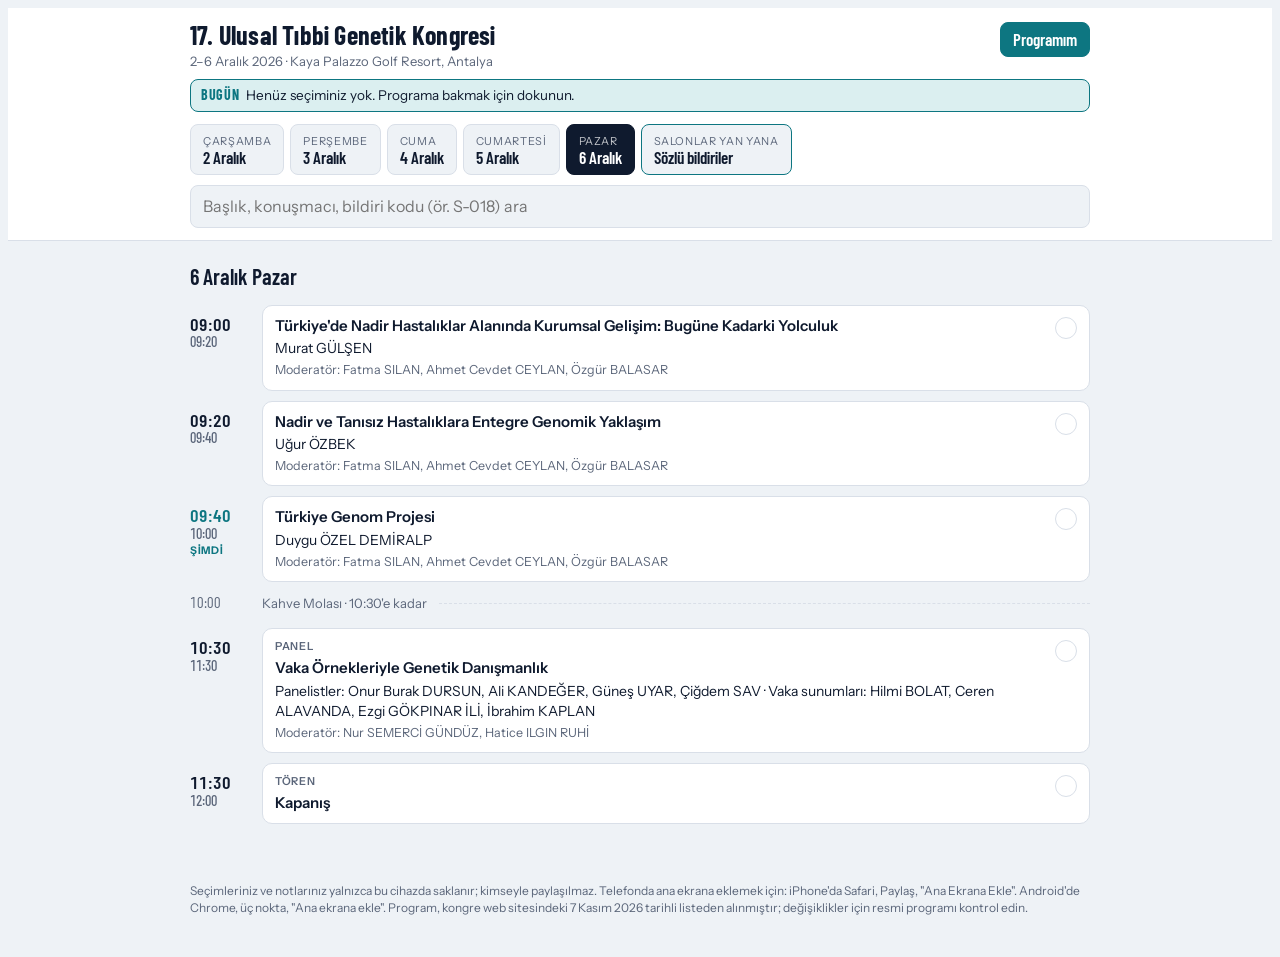
==== index.html @ 612ce1b5 "Özge ÖZER KAYA yazımını birleştir Co-Authored-By: Claude Opus 5.5 <noreply@anthropic.com>" ====
<!doctype html>
<html lang="tr">
<meta charset="utf-8">
<meta name="viewport" content="width=device-width, initial-scale=1, viewport-fit=cover">
<title>TGK 2026 Planlayıcı</title>
<meta name="claude:viewport-fit-sides" content="cover">
<link rel="manifest" href="manifest.webmanifest">
<link rel="apple-touch-icon" href="icon-180.png">
<meta name="apple-mobile-web-app-capable" content="yes">
<meta name="mobile-web-app-capable" content="yes">
<meta name="apple-mobile-web-app-title" content="TGK 2026">
<meta name="apple-mobile-web-app-status-bar-style" content="default">
<meta name="theme-color" content="#0f1a2e">
<meta name="color-scheme" content="light only">
<link rel="preconnect" href="https://fonts.googleapis.com">
<link rel="stylesheet" href="https://fonts.googleapis.com/css2?family=Barlow+Condensed:wght@500;600;700&family=Instrument+Sans:wght@400;500;600&display=swap">
<style>
/* Layout: single reading column, sticky day tabs, time rail on the left, parallel sessions side by side */
:root{
  --bg:#eef2f6; --surface:#ffffff; --ink:#0f1a2e; --muted:#5b667a; --line:#d9dfe8;
  --accent:#0d7681; --accent-ink:#ffffff; --accent-soft:#dbeff0;
  --warn:#a85a07; --warn-soft:#fcefd9; --brk:#e4e9f0;
  --display:"Barlow Condensed","Arial Narrow",system-ui,sans-serif;
  --body:"Instrument Sans",system-ui,-apple-system,"Segoe UI",sans-serif;
  color-scheme:light only;
}
body{background:var(--bg);color:var(--ink);font-family:var(--body);font-size:15px;line-height:1.45}
body::before{content:"";position:fixed;inset:0 0 auto;height:env(safe-area-inset-top,0px);z-index:10;background:var(--surface)}
.wrap{max-width:900px;margin:0 auto;padding-left:max(16px,env(safe-area-inset-left,0px));padding-right:max(16px,env(safe-area-inset-right,0px))}
header{position:sticky;top:env(safe-area-inset-top,0px);z-index:5;background:var(--surface);border-bottom:1px solid var(--line)}
.top{display:flex;align-items:flex-start;justify-content:space-between;gap:12px;padding-block:14px 8px}
.brand{min-width:0}
/* Sağ üstteki Programım düğmesi */
.minebtn{flex:0 0 auto;display:inline-flex;align-items:center;gap:7px;font-family:var(--display);font-size:17px;font-weight:600;line-height:1;
  background:var(--accent);color:var(--accent-ink);border:1px solid var(--accent);border-radius:8px;padding:8px 12px;cursor:pointer}
.minebtn[aria-pressed="true"]{background:var(--ink);border-color:var(--ink);color:var(--surface)}
.minebtn .badge{min-width:20px;box-sizing:border-box;padding:2px 6px;border-radius:999px;background:var(--surface);color:var(--ink);font-size:14px;text-align:center}
.minebtn .badge[hidden]{display:none}
.brand h1{font-family:var(--display);font-weight:700;font-size:26px;line-height:1;margin:0;letter-spacing:.2px;text-wrap:balance}
.brand p{margin:4px 0 0;color:var(--muted);font-size:13px}
.count{font-family:var(--display);font-size:15px;font-weight:600;color:var(--accent);white-space:nowrap}
.tabs{display:flex;gap:6px;overflow-x:auto;padding-block:4px 10px;scrollbar-width:none}
.tabs::-webkit-scrollbar{display:none}
.tab{flex:0 0 auto;border:1px solid var(--line);background:var(--bg);color:var(--ink);border-radius:8px;padding:6px 12px;font:inherit;cursor:pointer;text-align:left;line-height:1.15}
.tab b{display:block;font-family:var(--display);font-size:17px;font-weight:600}
.tab small{color:var(--muted);font-size:11px;text-transform:uppercase;letter-spacing:.06em}
.tab[aria-selected="true"]{background:var(--ink);color:var(--surface);border-color:var(--ink)}
.tab[aria-selected="true"] small{color:inherit;opacity:.75}
.tab.mine{border-color:var(--accent)}
.tab.mine[aria-selected="true"]{background:var(--accent);border-color:var(--accent);color:var(--accent-ink)}
.search{padding-block:0 12px}
.search input{width:100%;box-sizing:border-box;border:1px solid var(--line);background:var(--bg);color:var(--ink);border-radius:8px;padding:9px 12px;font:inherit;font-size:16px}
/* Şimdi / Sıradaki şeridi (yalnızca kongre günlerinde görünür) */
.nowbar{display:block;width:100%;box-sizing:border-box;text-align:left;font:inherit;font-size:13.5px;line-height:1.35;color:var(--ink);background:var(--accent-soft);border:1px solid var(--accent);border-radius:8px;padding:6px 10px;margin:0 0 8px;cursor:pointer}
.nowbar[hidden]{display:none}
.nowbar .nl{display:block;white-space:nowrap;overflow:hidden;text-overflow:ellipsis}
.nowbar b{font-family:var(--display);font-size:14px;font-weight:700;letter-spacing:.05em;text-transform:uppercase;color:var(--accent);margin-right:6px}
.row.live .tm,.ot.live,.mine-row.live .t{color:var(--accent)}
.row.live .tm::after,.ot.live::after,.mine-row.live .t::after{content:"Şimdi";display:block;font-family:var(--body);font-size:10.5px;font-weight:700;letter-spacing:.06em;text-transform:uppercase;margin-top:3px}
.mine-row.live{border-color:var(--accent);box-shadow:inset 3px 0 0 var(--accent)}
.mine-row.flash{animation:flash 1.8s ease-out}
@keyframes flash{from{background:var(--accent-soft)}to{background:var(--surface)}}
/* Notlar */
.racts{display:flex;flex-direction:column;align-items:flex-end;gap:2px}
.ntx{display:block;margin-top:6px;font-size:13.5px;line-height:1.4;white-space:pre-wrap;overflow-wrap:anywhere;background:var(--bg);border-radius:6px;padding:6px 8px;cursor:text}
.ntin{display:block;width:100%;box-sizing:border-box;margin-top:6px;min-height:76px;font:inherit;font-size:16px;line-height:1.4;border:1px solid var(--accent);border-radius:6px;padding:6px 8px;background:var(--surface);color:var(--ink);resize:vertical}
.nflag{font-size:11.5px;font-weight:600;color:var(--accent)}
main{padding-block:16px 48px}
.dayhead{font-family:var(--display);font-size:22px;font-weight:600;margin:4px 0 12px}
.row{display:grid;grid-template-columns:60px minmax(0,1fr);gap:12px;margin-bottom:10px}
.tm{font-family:var(--display);font-size:18px;font-weight:600;font-variant-numeric:tabular-nums;line-height:1.1;padding-top:10px}
.tm small{display:block;font-size:14px;color:var(--muted);font-weight:500}
.cards{display:grid;gap:8px;grid-template-columns:repeat(auto-fit,minmax(230px,1fr));min-width:0}
.card,.talk{position:relative;display:flex;flex-direction:column;gap:3px;text-align:left;width:100%;box-sizing:border-box;font:inherit;color:inherit;
  background:var(--surface);border:1px solid var(--line);border-radius:10px;padding:10px 44px 10px 12px;cursor:pointer;min-width:0}
.card:hover,.talk:hover{border-color:var(--accent)}
.card:focus-visible,.talk:focus-visible,.tab:focus-visible,button:focus-visible,summary:focus-visible{outline:2px solid var(--accent);outline-offset:2px}
.card[aria-pressed="true"],.talk[aria-pressed="true"]{border-color:var(--accent);background:var(--accent-soft)}
.chk{position:absolute;right:12px;top:11px;width:22px;height:22px;border-radius:50%;border:1.5px solid var(--line);box-sizing:border-box;display:grid;place-items:center;font-size:13px;font-weight:700}
[aria-pressed="true"] .chk{background:var(--accent);border-color:var(--accent);color:var(--accent-ink)}
[aria-pressed="true"] .chk::after{content:"✓"}
.tags{display:flex;gap:6px;flex-wrap:wrap}
.tag{font-size:11px;text-transform:uppercase;letter-spacing:.06em;color:var(--muted);font-weight:600}
.tag.conf{color:var(--accent)}
.ttl{font-weight:600;line-height:1.3}
.sp{font-size:14px}
.mod{font-size:12.5px;color:var(--muted)}
.cflag{align-self:flex-start;font-size:11.5px;font-weight:600;color:var(--warn);background:var(--warn-soft);border-radius:4px;padding:1px 6px;margin-top:3px}
.card.k-conf{border-left:3px solid var(--accent)}
.brk{display:flex;align-items:center;gap:12px;color:var(--muted);font-size:13px;margin:4px 0 14px}
.brk span{font-family:var(--display);font-size:15px;font-variant-numeric:tabular-nums;width:60px;flex:0 0 60px}
.brk::after{content:"";flex:1;border-top:1px dashed var(--line)}
.oral{display:grid;gap:6px;min-width:0}
.oralhead{font-size:12.5px;color:var(--muted);padding-top:12px}
details{background:var(--surface);border:1px solid var(--line);border-radius:10px;min-width:0}
summary{list-style:none;cursor:pointer;padding:10px 12px;display:grid;grid-template-columns:auto 1fr auto;gap:2px 10px;align-items:baseline}
summary::-webkit-details-marker{display:none}
.sal{font-family:var(--display);font-size:17px;font-weight:600}
.sname{color:var(--muted);font-size:13px}
.scount{font-size:12px;font-weight:600;color:var(--accent);text-align:right}
.scount.warn{color:var(--warn)}
.chair{grid-column:1/-1;font-size:12.5px;color:var(--muted)}
summary::before{content:"▸";grid-row:1;position:absolute;opacity:0}
details[open] summary{border-bottom:1px solid var(--line)}
.talks{display:grid;gap:6px;padding:8px}
.talk{padding:8px 40px 8px 10px}
.talk .chk{top:9px;right:10px}
.code{font-family:var(--display);font-size:14px;font-weight:600;color:var(--muted);font-variant-numeric:tabular-nums}
.tt{font-size:14px;line-height:1.3}
.pn{font-size:12.5px;color:var(--muted)}
.mine-day{margin-bottom:22px}
.mine-row{display:grid;grid-template-columns:96px minmax(0,1fr) auto;gap:10px;align-items:start;background:var(--surface);border:1px solid var(--line);border-radius:10px;padding:10px 12px;margin-bottom:6px}
.mine-row .t{font-family:var(--display);font-size:16px;font-weight:600;font-variant-numeric:tabular-nums}
.mine-row .m{font-size:12.5px;color:var(--muted);display:block;margin-top:2px}
.mine-row.cx{border-color:var(--warn)}
.btn{font:inherit;font-size:13.5px;border:1px solid var(--line);background:var(--surface);color:var(--ink);border-radius:8px;padding:7px 12px;cursor:pointer}
.btn.primary{background:var(--accent);border-color:var(--accent);color:var(--accent-ink);font-weight:600}
.btn.danger{color:var(--warn);border-color:var(--warn)}
.rm{font:inherit;font-size:12.5px;background:none;border:none;color:var(--muted);cursor:pointer;padding:2px 4px;text-decoration:underline}
.actions{display:flex;gap:8px;flex-wrap:wrap;margin-bottom:16px;align-items:center}
.note{font-size:12.5px;color:var(--muted)}
.empty{background:var(--surface);border:1px dashed var(--line);border-radius:10px;padding:22px;color:var(--muted);text-align:center}
.cxsum{background:var(--warn-soft);color:var(--warn);border-radius:8px;padding:8px 12px;font-size:13px;margin-bottom:14px}
textarea.fallback{width:100%;box-sizing:border-box;min-height:160px;font:12.5px/1.4 ui-monospace,Menlo,monospace;border:1px solid var(--line);border-radius:8px;background:var(--surface);color:var(--ink);padding:8px}
footer{color:var(--muted);font-size:12px;padding-block:0 32px}
main.wide,header .wide{max-width:1500px}
.daysw{display:flex;gap:6px;flex-wrap:wrap;margin-bottom:10px}
.ognote{font-size:12.5px;color:var(--muted);margin:0 0 12px;max-width:70ch}
.ogwrap{overflow-x:auto;border:1px solid var(--line);border-radius:10px;background:var(--surface);-webkit-overflow-scrolling:touch}
.og{display:grid;gap:0;--otw:64px;--ocw:180px}
.og>div{border-bottom:1px solid var(--line);border-right:1px solid var(--line);padding:6px;box-sizing:border-box}
.oh{background:var(--bg);display:flex;flex-direction:column;gap:2px}
.oh b{font-family:var(--display);font-size:19px;font-weight:600}
.oh small{color:var(--muted);font-size:12px;line-height:1.3}
.oh .scount{text-align:left}
.ot,.oh.corner{position:sticky;left:0;z-index:1;background:var(--bg);font-family:var(--display);font-weight:600;font-size:18px;font-variant-numeric:tabular-nums}
.ot small{display:block;font-size:13px;color:var(--muted);font-weight:500}
.og .talk{height:100%;min-height:96px}
.og .dim{opacity:.25}
.gocard{border-style:dashed}
.legend{display:flex;gap:14px;flex-wrap:wrap;font-size:12.5px;color:var(--muted);margin-bottom:10px}
@media (max-width:520px){
  .row{grid-template-columns:48px minmax(0,1fr);gap:8px}
  .tm{font-size:16px}.tm small{font-size:13px}
  .brk span{width:48px;flex-basis:48px}
  .mine-row{grid-template-columns:minmax(0,1fr) auto}
  .mine-row .t{grid-column:1/-1}
  /* Sözlü bildiriler: telefonda iki salon yan yana sığsın */
  .og{--otw:42px;--ocw:max(128px,calc((100vw - 100px) / 2))}
  .og>div{padding:3px}
  .oh b{font-size:16px}
  .oh small{font-size:11px}
  .ot,.oh.corner{font-size:15px}
  .ot small{font-size:11px}
  .og .talk{padding:6px 6px 6px 7px;min-height:84px}
  .og .talk .chk{width:18px;height:18px;top:6px;right:6px;font-size:11px}
  .og .code{font-size:13px;padding-right:20px}
  .og .tt{font-size:13px;line-height:1.25;hyphens:auto}
  .og .pn{font-size:11.5px}
}
@media (prefers-reduced-motion:reduce){*{transition:none!important}}
</style>

<header>
  <div class="wrap" id="hwrap">
    <div class="top">
      <div class="brand">
        <h1>17. Ulusal Tıbbi Genetik Kongresi</h1>
        <p>2–6 Aralık 2026 · Kaya Palazzo Golf Resort, Antalya</p>
      </div>
      <button type="button" class="minebtn" id="minebtn" aria-pressed="false">Programım<span class="badge" id="count" hidden>0</span></button>
    </div>
    <button type="button" class="nowbar" id="nowbar" hidden></button>
    <nav class="tabs" id="tabs" role="tablist"></nav>
    <div class="search"><input id="q" type="search" placeholder="Başlık, konuşmacı, bildiri kodu (ör. S-018) ara" autocomplete="off"></div>
  </div>
</header>
<main class="wrap" id="view"></main>
<footer class="wrap">Seçimleriniz ve notlarınız yalnızca bu cihazda saklanır; kimseyle paylaşılmaz. Telefonda ana ekrana eklemek için: iPhone'da Safari, Paylaş, "Ana Ekrana Ekle". Android'de Chrome, üç nokta, "Ana ekrana ekle". Program, kongre web sitesindeki 7 Kasım 2026 tarihli listeden alınmıştır; değişiklikler için resmi programı kontrol edin.</footer>

<script>
const DAYS=[{k:"2",l:"2 Aralık",w:"Çarşamba"},{k:"3",l:"3 Aralık",w:"Perşembe"},{k:"4",l:"4 Aralık",w:"Cuma"},{k:"5",l:"5 Aralık",w:"Cumartesi"},{k:"6",l:"6 Aralık",w:"Pazar"}];
// id, day, start, end, type, title, speaker, moderators, room
const M=[
["p2-1","2","14:15","15:00","cer","Açılış","Taha BAHSİ",""],
["p2-2","2","15:00","16:00","conf","İnsan Pangenomu ve Karmaşık Genetik Varyasyon","Evan EICHLER","Taha BAHSİ, Mehmet Ali ERGÜN","","Açılış Konferansı I"],
["b2-1","2","16:00","16:30","break","Kahve Molası"],
["p2-3","2","16:30","16:45","talk","PIK3CA'yı Hedeflemek: Meme Kanserinden Başlayan Hedefe Yönelik Tedavinin Hikâyesi","Nuri KARADURMUŞ","İlter GÜNEY, Timuçin ÇİL, Kanay YARARBAŞ"],
["p2-4","2","16:45","17:30","talk","Tek Bir Hastadan ABD FDA Onaylı İlaca: Aşırı Büyüme Sendromu ve Vasküler Malformasyonlar İçin İlaç Yeniden Konumlandırmasının Hikâyesi","Guillaume CANAUD","İlter GÜNEY, Timuçin ÇİL, Kanay YARARBAŞ"],
["p2-5","2","17:30","18:00","sym","Uydu Sempozyumu: Roche","","Ayça AYKUT, Özlem ANLAŞ"],
["p2-6","2","18:00","18:45","talk","Proje Sunumları","Arda ÇETİNKAYA, Mert KAYA, Selma ÇAKMAK","Volkan BALTACI, Gülay Güleç CEYLAN, Şule ALTINER"],

["p3-1","3","09:00","09:15","talk","Siliopati Araştırmalarının Erken Dönemi: Silia Biyolojisinden İnsan Fenotiplerine","Umut ALTUNOĞLU","Gökay BOZKURT, Deniz TORUN, Esra ARSLAN ATEŞ"],
["p3-2","3","09:15","10:00","talk","Silianın Genişleyen Dünyası: Nadir Mendelyen Hastalıklar ve Ötesi","Brunella FRANCO","Gökay BOZKURT, Deniz TORUN, Esra ARSLAN ATEŞ"],
["b3-1","3","10:00","10:30","break","Kahve Molası"],
["p3-3","3","10:30","10:45","talk","Hastanın Bize Anlattıkları: Fenotipten Genoma","Kadri KARAER","Oya UYGUNER, Nüket YÜRÜR KUTLAY, Aslı SUBAŞIOĞLU"],
["p3-4","3","10:45","11:30","talk","Genotipten Klinik Öneme: Genomik Çağda Nadir Sendromların Tanımlanması","Sofia DOUZGOU HOUGE","Oya UYGUNER, Nüket YÜRÜR KUTLAY, Aslı SUBAŞIOĞLU"],
["p3-5","3","11:30","12:00","sym","Uydu Sempozyumu: Invitrotek","","Ebru MARZİOĞLU ÖZDEMİR, Ceren Damla DURMAZ"],
["p3-6","3","12:00","12:30","sel","Seçilmiş Sözlü Bildiriler","","Sırrı ÇAM, Filiz ÖZEN, Pınar ATA"],
["b3-2","3","12:30","14:00","break","Öğle Yemeği"],
["p3-7","3","14:00","15:00","conf","Mozaikler ve Mutasyonlar: Geçmiş ve Bugün","Dian DONNAI","Hülya KAYSERİLİ, Dijana PLASESKA-KARANFILSKA","","Açılış Konferansı II"],
["p3-8","3","15:00","15:30","sym","Uydu Sempozyumu: Lidya Genomik","","Ayberk TÜRKYILMAZ, Muhsin ELMAS"],
["b3-3","3","15:30","16:00","break","Kahve Molası"],
["p3-9","3","16:00","16:45","talk","Yeni Nesil Fenotipleme","Milan MACEK","Hakan GÜRKAN, Asude DURMAZ, Rasime KALKAN"],
["p3-10","3","16:45","17:30","talk","Perrault Sendromu: Klinik ve Moleküler Açıdan Heterojen Ultra Nadir Bir Durumun Karakterizasyonu","William NEWMAN","Hakan GÜRKAN, Asude DURMAZ, Rasime KALKAN"],
["p3-11","3","17:30","18:00","sym","Uydu Sempozyumu: Phitech","","Hanife SAAT, Abdullah İhsan GÜRLER"],
["c3-1","3","18:00","19:00","course","Prenatal Tanı Kursu: NIPT","Meral YIRMIBEŞ KARAOĞUZ (Kurs Başkanı), Sinem KOCAGİL, İsmihan Merve ÖZTÜRK","","Salon 1"],
["c3-2","3","18:00","19:00","course","Dismorfoloji Kursu I","Ferda PERÇİN (Kurs Başkanı), Alper GEZDİRİCİ, Tuba KALAYCI","","Salon 2"],
["c3-3","3","18:00","19:00","course","Varyant Analizi Kursu: WES, WGS","Mehmet Ali ERGÜN (Kurs Başkanı), Akif AYAZ, Zafer YÜKSEL","","Salon 3"],

["p4-1","4","09:00","09:15","talk","Tıbbi Genetikte Tanı Yöntemlerinin Evrimi","Zafer YÜKSEL","Serdar CEYLANER, Ahmet DURSUN, Ozan ÇETİN"],
["p4-2","4","09:15","10:00","talk","Uzun Okuma Dizileme: Tıbbi Genetikte Yeni Bir Standart","Christian GILISSEN","Serdar CEYLANER, Ahmet DURSUN, Ozan ÇETİN"],
["b4-1","4","10:00","10:30","break","Kahve Molası"],
["p4-3","4","10:30","10:45","talk","Multifaktöriyel Hastalıklarda Poligenik Risk Skorlaması","Gözde YEŞİL","Munis DÜNDAR, Abdulgani TATAR, Zerrin YILMAZ ÇELİK"],
["p4-4","4","10:45","11:30","talk","Karmaşık ve Kantitatif Özelliklerin İncelenmesinde Genetik İzolatların Kullanımı","Paolo GASPARINI","Munis DÜNDAR, Abdulgani TATAR, Zerrin YILMAZ ÇELİK"],
["p4-5","4","11:30","12:00","sym","Uydu Sempozyumu: ATQ","","Pelin ÖZYAVUZ ÇUBUK, Sinem YALÇINTEPE"],
["p4-6","4","12:00","12:30","sel","Seçilmiş Sözlü Bildiriler","","Burak DURMAZ, Nadir KOÇAK, Alperhan ÇEBİ"],
["b4-2","4","12:30","14:00","break","Öğle Yemeği"],
["p4-7","4","14:00","15:00","conf","Nadir Hastalık Tanısında Çoklu Omikler","Stephen MONTGOMERY","Mehmet ALİKAŞİFOĞLU, Haluk AKIN","","Açılış Konferansı III"],
["p4-8","4","15:00","15:30","sym","Uydu Sempozyumu: Sophia","Nicola NORMANNO","Saadettin KILIÇKAP, Cengiz YAKICIER"],
["b4-3","4","15:30","16:00","break","Kahve Molası"],
["p4-9","4","16:00","16:15","talk","Karyotipten Genoma: Yapısal Varyasyonların Hikâyesi","Altuğ KOÇ","Oğuz ÇİLİNGİR, Sehime Gülsün TEMEL, Esra TUĞ"],
["p4-10","4","16:15","17:00","talk","Yapısal Genomiğin Klinik Korelasyonları","Gunnar DOUZGOU HOUGE","Oğuz ÇİLİNGİR, Sehime Gülsün TEMEL, Esra TUĞ"],
["p4-11","4","17:00","17:30","sym","Uydu Sempozyumu: Özgün Kimya","",""],
["c4-1","4","18:00","19:00","course","Prenatal Tanı Kursu: Prenatal Mikroarray","Birsen KARAMAN (Kurs Başkanı), Erhan PARILTAY, Oğuzhan BAHADIR","","Salon 1"],
["c4-2","4","18:00","19:00","course","Dismorfoloji Kursu II","Hülya KAYSERİLİ (Kurs Başkanı), Büşranur ÇAVDARLI, Abdullatif BAKIR","","Salon 2"],
["c4-3","4","18:00","19:00","course","Varyant Analizi Kursu: Likit Biyopsi ve Miyeloid NGS","Ajlan TÜKÜN (Kurs Başkanı), Özge ÖZALP, Özge ÖZER KAYA","","Salon 3"],

["p5-1","5","09:00","09:15","talk","Morfolojik Remisyondan Moleküler Remisyona: AML'de MRD Kavramının Evrimi","Sinem ÇİVRİZ","Ajlan TÜKÜN, Feride İffet ŞAHİN, Beyhan DURAK ARAS"],
["p5-2","5","09:15","10:00","talk","Mutasyona Özgü MRD ile AML Yönetimi","Mark J. LEVIS","Ajlan TÜKÜN, Feride İffet ŞAHİN, Beyhan DURAK ARAS"],
["b5-1","5","10:00","10:30","break","Kahve Molası"],
["p5-3","5","10:30","11:00","sym","Uydu Sempozyumu: EYS Medikal","","Yunus Kasım TERZİ, Özlem SEZER"],
["p5-4","5","11:00","11:30","sel","Seçilmiş Sözlü Bildiriler","","Yusuf TUNCA, Özden ALTIOK CLARK, Aslıhan KİRAZ"],
["p5-5","5","11:30","12:30","talk","Sağlık Bakanlığı ve Sosyal Güvenlik Kurumu Oturumu","","Emin KARACA, Selman YILDIRIM, Berk ÖZYILMAZ"],
["b5-2","5","12:30","13:30","break","Öğle Yemeği"],
["p5-6","5","13:30","14:00","talk","Tek Hücre Transkriptomiğinin Hipoteze Dayalı Preklinik Araştırmalara Entegrasyonu","Volkan ERGİN","Rıdvan Seçkin ÖZEN, Hilmi TOZKIR, Güven TOKSOY"],
["p5-7","5","14:00","14:30","talk","Türkiye'de CAR-T Deneyimleri","Ahmet Kürşad GÜNEŞ","Rıdvan Seçkin ÖZEN, Hilmi TOZKIR, Güven TOKSOY"],
["p5-8","5","14:30","15:00","sym","Uydu Sempozyumu: Illumina","Massimo DELLEDONNE","Okay ÇAĞLAYAN, İbrahim ŞAHİN"],
["b5-3","5","15:00","15:30","break","Kahve Molası"],
["p5-9","5","15:30","16:30","talk","Umudun Ötesinde: Tıbbi Bir Buluşun Arkasındaki Hikâye","","Taha BAHSİ, Mustafa ÖZDOĞAN, Musa KARAKÜKCÜ"],
["c5-1","5","17:00","18:00","course","Prenatal Tanı Kursu: Tek Gen","Sevilhan ARTAN (Kurs Başkanı), Ayça AYKUT, Gülsüm KAYHAN","","Salon 1"],
["c5-2","5","17:00","18:00","course","Dismorfoloji Kursu III","Kadri KARAER (Kurs Başkanı), Elif YILMAZ GÜLEÇ, Evren GÜMÜŞ","","Salon 2"],
["c5-3","5","17:00","18:00","course","Varyant Analizi Kursu: Kalıtsal ve Somatik","Cengiz YAKICIER (Kurs Başkanı), Aslı Ece SOLMAZ, Haktan Bağış ERDEM","","Salon 3"],

["p6-1","6","09:00","09:20","talk","Türkiye'de Nadir Hastalıklar Alanında Kurumsal Gelişim: Bugüne Kadarki Yolculuk","Murat GÜLŞEN","Fatma SILAN, Ahmet Cevdet CEYLAN, Özgür BALASAR"],
["p6-2","6","09:20","09:40","talk","Nadir ve Tanısız Hastalıklara Entegre Genomik Yaklaşım","Uğur ÖZBEK","Fatma SILAN, Ahmet Cevdet CEYLAN, Özgür BALASAR"],
["p6-3","6","09:40","10:00","talk","Türkiye Genom Projesi","Duygu ÖZEL DEMİRALP","Fatma SILAN, Ahmet Cevdet CEYLAN, Özgür BALASAR"],
["b6-1","6","10:00","10:30","break","Kahve Molası"],
["p6-4","6","10:30","11:30","panel","Vaka Örnekleriyle Genetik Danışmanlık","Panelistler: Onur Burak DURSUN, Ali KANDEĞER, Güneş UYAR, Çiğdem SAV · Vaka sunumları: Hilmi BOLAT, Ceren ALAVANDA, Ezgi GÖKPINAR İLİ, İbrahim KAPLAN","Nur SEMERCİ GÜNDÜZ, Hatice ILGIN RUHİ"],
["p6-5","6","11:30","12:00","cer","Kapanış","",""]
].map(a=>({id:a[0],d:a[1],s:a[2],e:a[3],t:a[4],title:a[5],sp:a[6]||"",mod:a[7]||"",room:a[8]||"Ana salon",sub:a[9]||""}));

// session no, day, salon, chairs, talks [title, presenter]
const OS=[
[1,"3","Salon 2","Ebru MARZİOĞLU ÖZDEMİR, Ayberk TÜRKYILMAZ",[
["Sporadik Parkinson Hastalığında RFC1 Tekrar Artışları ve Motif Heterojenitesi: Hasta-Kontrol Karşılaştırması","İlayda Sönmez Baki"],
["Otizm Spektrum Bozukluklarının Genetiğinde Kopya Sayısı Varyasyonlarının Değerlendirilmesi","Semih Keleş"],
["Heterozigot PRKN Bulgusundan Biallelik Tanıya: Optik Genom Haritalamanın Katkısı","Esma Ertürkmen Aru"],
["Farklı Klinik Prezantasyonlarla Başvuran İki Olguda 17q12 Mikrodelesyonu: NGS Tabanlı CNV Analizinin Tanısal Katkısı","Afra Berilhan Biçkici"],
["Investigation of Urea Cycle Defect Genes in Parkinson's Disease: A Retrospective Cohort Study","Sezin Canbek"],
["Herediter Ataksi Şüphesi Olan 327 Hastada Spinoserebellar Ataksi Alt Tiplerinin Dağılımı ve İleri Moleküler Genetik Testlerin Tanısal Katkısı","Delil Serhat Yiğit"],
["Parkinson Endikasyonu ile Yapılan Genetik Test Sonuçlarımız: 2018–2026 Tek Merkez Deneyimi","Ömer Faruk Karaçorlu"]]],
[2,"3","Salon 3","Deniz TORUN, Çağrı DOĞAN",[
["GeneNode: Ulusal Genomik Araştırma Ağı ve Uluslararası Çağrı Takip Platformu","Ayşe Gürel"],
["Karyoview: A Novel Comprehensive Ideogram Generator Website Integrated with Chromamind (AI) for Chromosomal Rearrangements in Malignancies Including Hematologic Malignancies","Filiz Köroğlu"],
["Model-Threshold Agreement (MTA): A Soft-Margin Ensemble Framework for Phenotype-Overlap Classification","Mustafa Tarık Alay"],
["Prematüre Retinopatisinde Poligenik Risk Skoruyla Genetik Yatkınlığın Değerlendirilmesi","Tuba Uğurlu Er"],
["Genetik Sendromların Ön Tanısında Yapay Zekâ Performansı: Yenidoğan Yoğun Bakım Vakaları Üzerine Bir Çalışma","Kerim Üzümcü"],
["Dizide Uzak, Yapıda Yakın: SCN2A Varyantlarının Üç Boyutlu Konumu ile Hasta Fenotipleri Arasındaki İlişki","Hüseyin Saylam"],
["Kanonik Translasyonun Ötesinde: smORF İlişkili Protein Kodlayan Transkriptlerde miRNA Hedef Mimarisinin Karşılaştırmalı Analizi","Hasan Çağlak"]]],
[3,"3","Salon 4","Ece KESKİN, Semih AŞIKOVALI",[
["Kopya Sayısı Değişimlerinde Dinamik Yorumlama: Yeniden Analizin Tanısal ve Klinik Katkısı","Derya Hazal Özbakır"],
["Tüm Ekzom Dizileme Yönteminde Tanısal Verimin Artırılması ve Reanaliz İçin Olgu Önceliklendirme Kriterlerinin Tanımlanması","Gökçen Özbek Kanat"],
["Varyant Patojenite Sınıflandırmasında AlphaGenome AVI Skorunun Diğer in silico Tahmin Araçlarıyla Karşılaştırılması","Yeşim Berçin"],
["Calibration of AlphaGenome and SpliceAI2 for PP3/BP4 Evidence Across Coding and Noncoding Variants","Yarkın Dolaş"],
["SpliceAI for Windows: SpliceAI İçin Yerel Çalışan Bir Masaüstü Uygulaması","Mustafa Mert Aydın"],
["AllPrime: Varyant Koordinatından Özgüllük Taramasına Uçtan Uca Primer Tasarım ve Değerlendirme Uygulaması","Eren Kılınç"],
["RET VUS Re-analysis in a Clinical Cohort: Integrating ACMG Criteria with Phenotypic Data","Taha Safa Gökçe"]]],
[4,"3","Salon 5","Tülay TOS, Fahrettin DUYMUŞ",[
["Kronik Lenfositik Lösemide İmmünogenetik ve Genomik Bulguların Bütünleşik Değerlendirilmesi ve Olumsuz Prognostik Belirteçlerin Dağılımı","Engin Altundağ"],
["Hormon Reseptörü Pozitif Meme Kanseri Olgularında Somatik PIK3CA Varyantlarının Değerlendirilmesi: Tek Merkez Deneyimi","Emine İpek Ceylan"],
["MMR İmmünohistokimya Bulguları ve Fragman Analiziyle Elde Edilen MSI Sonuçlarının Birlikte Değerlendirilmesi: Tek Merkez Deneyimi","Dilek Özata Aksoy"],
["Kayıp Klonu Ararken: Allojenik Nakil Sonrası Santral Sinir Sisteminde Yakalanan FLT3-ITD Pozitif AML","Fethiye Esenkaya"],
["Evaluation of the Somatic Variant Profile by Next-Generation Sequencing in Non-Small Cell Lung Cancer: A Single-Center Experience of 225 Cases","Pelin Ercoşkun"],
["Miyeloid Neoplazilerde Hedefli Yeni Nesil Dizileme Bulgularının Klinik, Konvansiyonel Moleküler ve Sitogenetik Verilerle Bütünleşik Değerlendirilmesi","Umut Can Tekbaş"],
["JAK2 V617F Mutant Miyeloproliferatif Neoplazi Hastalarının Eşlik Eden Moleküler Varyantlarının Klinik ve Patolojik Korelasyonu: Tek Merkez Deneyimi","Mustafa Altan"]]],
[5,"3","Salon 6","Ozan ÇETİN, Sezin CANBEK",[
["Prostat Kanserinde Germline Varyant Spektrumu ve Yalın Aile Öyküsü Değerlendirmesi: 250 Hastalık Türkiye Kohortu","Zeynep Özdemir Pehlivan"],
["Çoklu Primer Kanserli Hastalarda Herediter Risk: Genetik Spektrum, Tanısal Verim ve Klinik Belirleyiciler","Sultan Kevser Gangal"],
["Herediter Kanser Paneli ile Saptanan Germline RET Varyantlarının Dağılımı ve Hastaların Klinik Özellikleri","Özgenur Özen Özkan"],
["Herediter Kanser Olgularında Genişletilmiş Gen Paneli ile Yeniden Analizin Tanısal Katkısı","Asiye Sevde Can"],
["Somatik Yeni Nesil Dizileme Analizinde Varyant Allel Frekansı ≥%30 Saptanan Kanser Hastalarında Germline Doğrulama Testlerinin Değerlendirilmesi ve Somatik-Germline Uyumsuzluklarının İncelenmesi: Necmettin Erbakan Üniversitesi Deneyimi","Selen Özata"],
["Herediter Kanser Kohortunda En Sık Görülen Germline CHEK2 Varyantları: Varyant Spektrumu, Klinik Fenotip ve Meme Kanseri Özellikleri","Veysel Atasoy"],
["ACMG Sekonder Bulgu Listesine Eklenebilecek Kanser Yatkınlık Genleri: Patojenik Varyant Sıklığı ve Kademeli Değerlendirme","Sultan Buse Türk"],
["FH Geninde Germline Varyant Saptanan Olgularda Moleküler ve Klinik Spektrum: 20 Olguluk Seri","Ezgi Çevik Demir"]]],
[6,"3","Salon 7","Burak DURMAZ, Özge ÖZER KAYA",[
["Monokoryonik Monoamniyotik İkiz Gebelikte Mozaik İnterstisyel 18q21.2–q22.1 Delesyonu: Prenatal Fenotipik Bulgular ve Genetik Danışmanlıkta Karşılaşılan Güçlükler","Atakan Deniz"],
["Deepening of Prenatal Genetic Diagnosis: From Karyotyping to Microarray and Molecular Testing","Simge Tuana Ay Öner"],
["Fetal Kayıpların Genetik Tanısında Ekzomik Otopsi Yaklaşımı","Mertcan Tan"],
["Prenatal Tanı Amacıyla Elde Edilen Örneklerin Sitogenetik ve Moleküler Genetik Sonuçlarının Retrospektif Olarak Değerlendirilmesi","Zeynep Nur Paralı"],
["Emanuel Sendromu: Prenatal ve Postmortem Fenotipik Spektrumun Dört Olgu Üzerinden Değerlendirilmesi","Olida Çeçen"],
["Diagnostic Spectrum and Yield of Invasive Prenatal Testing: From Conventional Cytogenetics to Chromosomal Microarray and Clinical Exome Sequencing","Cemal Onur Onaran"],
["Diagnostic Confirmation of NIPT in Fetal Numerical Chromosomal Abnormalities: Single-Center Validation via Invasive Diagnostic Methods","Aleyna Emeksiz"]]],
[7,"4","Salon 2","Aslı Ece SOLMAZ, Serhat SEYHAN",[
["Confirmation of Structural Chromosomal Anomalies Detected by Non-Invasive Prenatal Testing with Prenatal Microarray and Karyotyping: A Single-Center Experience","Zeynep Nergiz Sarıçiçek"],
["Multipl Konjenital Anomalili Fetüslerde Postmortem Muayene Bulguları Eşliğinde Kromozomal Mikroarray ve WES Deneyimlerimiz","Fatih Ahmet Yürekli"],
["Düşük Materyallerinde QF-PCR ile STR Lokuslarında Monoallelik Patern Saptanan Olguların Değerlendirmesi","Abdullah İsa Bulat"],
["Gebelik Kayıplarında Düşük Materyallerinin Sitogenetik Anomali Oranlarının Değerlendirilmesi: 5 Yıllık Tek Merkez Deneyimi","Taha Mustafa Solmaz"],
["Anomali Tipine Göre Non-İnvaziv Prenatal Testin Pozitif Prediktif Değeri: Tek Merkez Deneyimi","Oğuz Dülger"],
["TNRC18 Dysfunction Disrupts Ciliogenesis and Contributes to Congenital Heart Disease","Nurdeniz Nalbant"],
["Exploring the Potential Role of MTMR8 in Ciliogenesis","Nida Nur Öner"]]],
[8,"4","Salon 3","Gözde YEŞİL, Mustafa DOĞAN",[
["Beyond Balanced Translocations: Uncovering Disease-Relevant Gene Disruptions by Optical Genome Mapping","Merve Kaysin"],
["Ekzom Dizileme Sonrası Tanı Alamayan Nörogelişimsel Bozukluğu Olan Hastalarda Uzun Okumalı Genom Dizilemenin Tanıya Katkısı","Muhammed Fatih Mulayım"],
["Kromozomal Mikroarray Analizi Verilerinin Retrospektif Olarak Genotip ve Fenotip Bazlı Değerlendirilmesi","Levent Paralı"],
["Tüm Ekzom Dizileme ile Tanı Konulamayan Olgularda Tüm Genom Dizileme ve Transkriptomik Yaklaşım","İpek Şahin"],
["Cinsiyet Gelişim Bozukluklarında Klinik Ekzom Dizileme Analizi: Tek Merkezli Retrospektif Çalışma","Onur Hanoğlu"],
["Monogenik Hastalık Düşünülen ve Ekzom Dizileme Yöntemiyle Patojenik Varyant Saptanamayan Hastalarda Transkriptom Analizi","Tarık Düzenli"],
["Tanı Konulamayan Nörogelişimsel Bozukluğa Sahip Vakalarda RNA-Seq'in Tamamlayıcı Rolü","Rüveyda Nur İz"]]],
[9,"4","Salon 4","Gülsüm KAYHAN, Hanife SAAT",[
["İskemik İnme Vakalarındaki Diyagnostik/Prognostik miRNA Ekspresyon Profillerinin Trombüs Materyalinde Belirlenmesi","Efsun Tosumoğlu"],
["Transcriptomic Profiling of TFE3 Gain-of-Function Validates CLEAR Network Upregulation and Identifies mTORC1 and TCR Signaling Pathways as Potential Therapeutic Targets","Alp Peker"],
["Parkinson Hastalığında Gen Ekspresyonunun Ötesinde: İzoform Kullanım Değişiklikleri","Oya Demirkaya"],
["Meme Kanseri Hücrelerinde PhoCl2c-Bid Tabanlı Optogenetik Apoptoz Kontrolü","Hasan Çağlak"],
["Meme Kanserinde Patojen Uyarımı Sonrası TLR4 ve Endoplazmik Retikulum Stresi Arasındaki Moleküler Çapraz Etkileşim","Muhammed Emin Sarı"],
["Ailesel Akdeniz Ateşi Hastalarında ALPK1 Geni Ekspresyon Seviyelerinin Değerlendirilmesi","Büşra Yılmaz"],
["Kanser Genomunun Aşil Topuğu: CpG-Bağımlı Arginin Kırılganlığı ve Paralog Tamponlama Dinamikleri","Sakine Dirikolu Buğrul"]]],
[10,"4","Salon 5","Altuğ KOÇ, Kenan DELİL",[
["Genetik Olarak Açıklanamayan 46,XY Cinsiyet Gelişim Bozukluklarında Optik Genom Haritalama: Tanısal Verim ve Klinik Değer","Uğur Cem Yılmaz"],
["Nonsendromik Retinal Distrofilerin Mutasyon Spektrumunun Yeni Nesil Dizileme Yöntemi ile İncelenmesi","Fatma Zehra Yalçın"],
["Uzun QT Sendromu Ön Tanılı Hastalarda Çoklu Gen Paneli ile Saptanan Varyant Spektrumu: Tek Merkez Deneyimi","Sılanur Uğur"],
["LARP7 ile İlişkili Alazami Sendromunun Klinik ve Moleküler Spektrumunun Genişletilmesi: Beş Aileden Sekiz Olguluk Bir Kohort","Betül Kesriklioğlu"],
["Ölümcül Olabilen Kalıtsal Genodermatoz: Epidermolizis Bülloza Ön Tanılı Hastalarda Merkezimizin Genetik Tanı Deneyimi","Javid Taghiyev"],
["Fraser Sendromunda Genotipik ve Fenotipik Heterojenite: FRAS1, FREM2 ve GRIP1 Genlerinde Biallelik Varyant Saptanan Üç Olgu","Rumeysa Atasay"],
["Nadir Bir Nörogelişimsel Tablo: KMT2A Varyantı Saptanan İki Wiedemann-Steiner Sendromu Olgusu","Mina Balasar"]]],
[11,"4","Salon 6","Aslı SUBAŞIOĞLU, Semih AŞIKOVALI",[
["Somatic Mosaicism Beyond Blood: A Clinical and Molecular Cohort Study","Furkan Baştan"],
["2020–2026 Yılları Arasında MODY Şüphesiyle Genetik Tanısal Verim, Gen Dağılımı ve Moleküler Tanıyı Öngören Klinik Belirteçler: Tek Merkez Deneyimi","Meryem Akcan"],
["Herediter Multipl Ekzostoz Tanılı Hastaların Moleküler Genetik ve Klinik Değerlendirmesi","Gizem Merve Şirvancı"],
["Allele Dropout due to SMN1 c.842G>C in Digital PCR: A False Homozygous SMN1 Exon 7 Deletion in Newborn Screening","Burak Emiroğlu"],
["Güneydoğu Anadolu'da SMARCAL1 İlişkili Schimke İmmünoosseöz Displazi: Tekrarlayan p.Arg820His Varyantı, Olası Bölgesel Kurucu Etki ve Fenotipik Heterojenite","Murat Öztürk"],
["Kalıtsal Göz Hastalıklarında Yeni Nesil Dizileme ile Saptanan Genetik Varyantların Değerlendirilmesi","Süheyl Önal"],
["Primer Ailesel Beyin Kalsifikasyonunun Klinik ve Genetik Spektrumu: Ege Deneyimi","Şevval Zeycan Şahan"]]],
[12,"4","Salon 7","Erhan PARILTAY, Pelin ÖZYAVUZ ÇUBUK",[
["PYGM Varyantları Saptanan Bireylerde Klinik ve Moleküler Spektrum: Tek Merkez Deneyimi","Meryem Nur Murt"],
["Kabuki Sendromu Tanılı Üç Olgunun Klinik ve Moleküler Bulguları","Hilal Onay İlhan"],
["Göz Hastalıkları Paneli Yapılan 76 Hastada Varyant Spektrumu ve Klinik Deneyimlerimiz","Elif Gül"],
["Demans ve İlişkili Nörolojik Tablolarla Başvuran 79 Hastada Klinik ve Tüm Ekzom Dizileme Bulguları: Tek Merkez Deneyimi","Öykü Özbek"],
["TRIP12 Geninde Farklı Varyantlar Taşıyan Üç Aileden Dört Hastanın Ayrıntılı Klinik ve Moleküler Değerlendirmesi","Esra Habiloğlu"],
["İzole Kreatin Kinaz Yüksekliğinden Yürüme Kaybına: Biallelik ANO5 Varyantı Taşıyan 14 Olguda Klinik Çeşitlilik ve Olası Kurucu Etki","Afife Büke"],
["Monogenik Obezite Panelinde Patojenik/Olası Patojenik Varyant Saptanmayan Hastalarda Poligenik Risk ile İlişkili SNP'lerin Retrospektif Değerlendirilmesi: Tek Merkez Deneyimi","Mizgin Köprücü"]]],
[13,"5","Salon 2","Büşranur ÇAVDARLI, Sinem YALÇINTEPE",[
["Evaluation and Reclassification of MC4R Variants of Uncertain Significance (VUS) in the Turkish Population: The Most Common Cause of Monogenic Obesity","Zeki Sakallı"],
["Herediter Kas Hastalıklarında Genetik Spektrum: Tek Merkez Deneyimi","Tuna Apuhan"],
["PCDH19 İlişkili Gelişimsel ve Epileptik Ensefalopatide Fenotipik Değişkenlik ve X'e Bağlı Atipik Kalıtım","Mükerrem Yılmaz"],
["Evidence for a Putative Founder Allele in SPG11: Shared Haplotype Analysis in Families from Central and Southeastern Anatolia","Ayşe Nur Şenocak"],
["Pediyatrik İnflamatuvar Bağırsak Hastalıklarında Genetik Etiyolojinin Değerlendirilmesi: Tek Merkez Deneyimi","Elif Saraç"],
["Gaucher Hastalığında Moleküler Tanısal Güçlükler: 2432 Bireylik Kohorttan Dersler","Gizem Kök"],
["Clinical Variability in POU3F3-Related Snijders Blok–Fisher Syndrome: Three Cases with De Novo Variants","Ceren Furtana"]]],
[14,"5","Salon 3","Özge ÖZALP, Alperhan ÇEBİ",[
["Klinik Ekzomdan Mitokondriyal Tanıya: 11.825 Hastada mtDNA Varyantlarının Sistematik Analizi","Öznur Kaya Güneş"],
["Tekrarlayan Alt Solunum Yolu Enfeksiyonu ve Kronik Akciğer Hastalığı Olan Çocuklarda Yeni Nesil Dizilemenin Uygulanması","Mustafa Güneş"],
["NOTCH3 Sistein Değişimlerine Lokalizasyon Temelli Sınıflama Işığında Yaklaşım","Kutalp Özekicioğlu"],
["Mitokondriyal Genom Varyantlarının Dokuya Özgü Heteroplazmi Dağılımı, Eşik Değer Etkisi ve Türk Popülasyonundaki Haplogrup Profilinin Değerlendirilmesi","Miray Zorluer"],
["TrioWGS: Tüm Genom Dizilemede Varyant Karmaşasını Klinik Açıdan Anlamlandırmak","Ömer Çağrı Akçin"],
["Klinik Önemi Belirsiz Varyantlar Gerçekten Belirsiz mi Kalıyor? Genetik Danışmanlık Sonrası Klinik Kararların Retrospektif Analizi","Emre Akbaş"],
["Soft-Clipped Read Analysis in IGV Combined with Sanger Sequencing for Base-Pair Resolution of Intragenic Deletions: An Affordable CNV Validation Strategy in Four Patients","Özge Beyza Gündoğdu Öğütlü"]]],
[15,"5","Salon 4","Evren GÜMÜŞ, Elif YILMAZ GÜLEÇ",[
["Noonan Sendromu ve Noonan Benzeri Fenotipe Sahip Olgularda Klinik ve Moleküler Spektrum: Tek Merkez Deneyimi","Maide Korkmaz Özkan"],
["FGFR3 Varyantlarının Dağılımı ve Klinik Bulgularla İlişkisi: Tek Merkezli Retrospektif Çalışma","Samet Ercan"],
["Yeni Nesil Dizileme ile Patojenik Üçlü Tekrar Artışı Saptamak Mümkün: Bir Okulofaringeal Musküler Distrofi Olgusu","Hatice Gündoğan"],
["Herediter Spastik Parapleji Ön Tanılı Olgularda Genetik Tanıya Ulaşma Oranı ve Otozomal Resesif Formların Baskınlığı","Mehmet Akif Yücesoy"],
["C9orf72 Tekrar Sayısı Artışı Olan ALS Olgularında Hayat Kalitesi ve Genetik Danışmanlık Sürecinin Değerlendirilmesi: Multidisipliner Takip ve Tekrarlayan Genetik Danışmanın Önemi","Hande Demirci"],
["Dislipidemi Ön Tanılı Hastalarda Moleküler Genetik İncelemenin Katkısı: Tek Merkez Deneyimi","Kübra Müge Çelik"],
["Nonsendromik Orantılı Boy Kısalığı Olan Bireylerde Yeni Nesil Dizilemenin Uygulanması","Sena Çetin Topal"]]],
[16,"5","Salon 5","Esra ARSLAN ATEŞ, Güneş ÇAKMAK GENÇ",[
["Kalıtsal Periferik Nöropati Şüphesi Olan Hastalarda Ardışık PMP22 Kopya Sayısı Analizi ve NGS Yaklaşımının Tanısal Verimi","Hacer Ukba Altundağ"],
["Prenatal Korpus Kallozum Anomalilerinde Genetik Tanı ve Postnatal Nörogelişim: Danışmanlıkta Belirsizlik","Ayşe Ceren Sağdıç"],
["Tanısız Nörogelişimsel Bozukluklarda Gözden Kaçan Sık Bir Neden: Fenotipik Veri Madenciliği ile ReNU Sendromu Tanısı Alan Üç Olgu","Süleyman Talha Özden"],
["Clinical Heterogeneity in Three Patients with Different Molecular Alterations in the SLC7A7 Gene","Müberra Dağlar"],
["Ailesel İntrakraniyal Anevrizmalı Hastalarda Periferik Kandan Tüm Ekzom Dizileme Çalışması","Etkin Özkan"],
["Kerubizm Tanısı Alan Olguda OGFRL1 Geninde Tanımlanan Novel c.351_376del Varyantının Hastalık ile İlişkisinin mRNA ve Protein Düzeyinde Değerlendirilmesi","İpek Şahin"],
["A Retrospective Evaluation of the Relationship Between BTD Gene Variants and Enzyme Activity","Sena Nur Subaşı"]]],
[17,"5","Salon 6","Özgür BALASAR, Umut ALTUNOĞLU",[
["21-Hidroksilaz Eksikliğinde CYP21A2 MLPA Bulgularının ve Genetik Yeniden Düzenlenmelerin Retrospektif Değerlendirilmesi: Tek Merkez Deneyimi","Fatma Nur Önal"],
["Novel RAB3GAP1 Variant Expanding the Mutational Spectrum of Warburg Micro Syndrome: Two New Cases and a Single-Center Experience","İremnur Kansu"],
["Three Siblings Harboring the Same SMARCE1 Variant: Evidence Suggestive of Parental Gonadal Mosaicism in Coffin–Siris Syndrome 5","Esra Dirimtekin"],
["CLCN7 Geni ve PERCC1 Düzenleyici Bölgesini İçeren 16p13.3 Delesyonunda Olası Kurucu Etkinin Araştırılması","Yusuf Bahap"],
["At the Intersection of Bone and Genome: Clinical and Genetic Diversity in Skeletal Dysplasias","Şenol Demir"],
["Renal Agenezi/Displazili Olguda Homozigot WNT9B c.11dup Varyantı: Aday Bir CAKUT Geninde Türkiye'den İlk Aile ve Değişken Ekspresivite","Alperen Fettahlıoğlu"],
["Klasik Alternan Hemipleji Ön Tanısı Olmadan ATP1A3 Patojenik Varyantı Saptanan Üç Olgu: Fenotipik Heterojenite ve Tanısal Zorluk","Murat Tezdiğ"],
["Primer Siliyer Diskinezi Ön Tanılı Hastalarda Tüm Genom Dizilemenin ve Kopya Sayısı Değişikliklerinin Tanısal Katkısının Araştırılması","Fatma Demir"]]],
[18,"5","Salon 7","Filiz ÖZEN, Hilmi BOLAT",[
["A Wide Diagnostic Spectrum in Dyslipidemia: From Polymorphism to Rare Disease","Emine Karataş"],
["Aynı Merkez, İki Farklı Aile: PHARC Sendromunun Tanınmasında Klinik Farkındalığın Önemi","Zeynep Su İstanbullu"],
["Joubert Sendromunda Klinik Tablodan Genetik Tanıya: COACH Sendromu Dahil Beş Hastanın Tek Merkezli Retrospektif Analizi","Erkam Başar"],
["Doğuştan Bağışıklık Kusuru Şüphesiyle Değerlendirilen Hastalarda Tüm Ekzom Dizileme Temelli Genetik İncelemelerin Tanısal Katkısı: Tek Merkezli Retrospektif Çalışma","Oğuzhan Demir"],
["Beyond Williams-Beuren Syndrome: Clinical and Molecular Spectrum of 7q11.23 Copy Number Variations in Seven Pediatric Cases","Saliha Esra Kayıkçı"],
["Moleküler Tanı Konulamamış Konjenital Böbrek ve Üriner Kanal Anomalisi Olan Hastalarda Tüm Ekzom Dizileme Verilerinin Retrospektif Analizi ve Aday Genlerin Değerlendirilmesi","Hilal Esmanur Kaya"],
["DNA Onarım Genlerinde Moleküler Alt Tipe Bağlı Kopya Sayısı–Ekspresyon Etkileşimlerinin Değerlendirilmesi","Sezin Sungur"],
["RNA-Seq Kullanımının Klinik Tanıdaki Rolü: Ekzom Analiziyle Sonuç Alınamayan Dismorfik Vakaların İncelenmesi","Leyla Rezan Eren"]]]
];
const TALKS={};const SESS={};
(function(){let n=1;for(const [no,d,salon,chair,list] of OS){SESS[no]={no,d,salon,chair,ids:[]};
  list.forEach(([title,pn],pos)=>{const id="S-"+String(n++).padStart(3,"0");TALKS[id]={id,no,d,salon,title,pn,pos};SESS[no].ids.push(id);});}})();
const BYID={};M.forEach(x=>BYID[x.id]=x);

const KEY="tgk2026-secim",TKEY="tgk2026-sekme",ODAYS=["3","4","5"];
let sel=new Set(),tab="2",oralDay="3",q="";
try{const r=JSON.parse(localStorage.getItem(KEY)||"[]");if(Array.isArray(r))r.forEach(i=>{if(BYID[i]||TALKS[i])sel.add(i)});}catch(e){}
try{const t=localStorage.getItem(TKEY);if(t&&(t==="mine"||t==="oral"||DAYS.some(d=>d.k===t)))tab=t;}catch(e){}
// Tarayıcıdan seçimleri depolama sıkıştığında silmemesini ister (ilk seçimde, bir kez)
let persistAsked=false;
const askPersist=()=>{if(persistAsked)return;persistAsked=true;
  try{const s=navigator.storage;if(s&&s.persist&&s.persisted)s.persisted().then(p=>p||s.persist()).catch(()=>{});}catch(e){}};
const save=()=>{try{localStorage.setItem(KEY,JSON.stringify([...sel]))}catch(e){}if(sel.size)askPersist();};
// Notlar: {id: metin}, yalnızca bu cihazda
const NKEY="tgk2026-notlar";let notes={};
try{const r=JSON.parse(localStorage.getItem(NKEY)||"{}");if(r&&typeof r==="object"&&!Array.isArray(r))notes=r;}catch(e){}
const saveNotes=()=>{try{localStorage.setItem(NKEY,JSON.stringify(notes))}catch(e){}askPersist();};
function setNote(id,v){v=String(v).trim();if(v)notes[id]=v;else delete notes[id];saveNotes();}
// Türkiye saati (UTC+3, yaz saati yok). Kongre günü değilse null. Test için: ?now=3T09:10
function nowTR(){
  const p=new URLSearchParams(location.search).get("now");
  if(p){const m=p.match(/^(\d)T(\d\d):(\d\d)$/);if(m&&DAYS.some(x=>x.k===m[1]))return{d:m[1],m:+m[2]*60+ +m[3]};}
  const t=new Date(Date.now()+3*3600e3);
  if(t.getUTCFullYear()===2026&&t.getUTCMonth()===11){const d=String(t.getUTCDate());if(DAYS.some(x=>x.k===d))return{d,m:t.getUTCHours()*60+t.getUTCMinutes()};}
  return null;
}
// Kongre günlerinde uygulama o günün programıyla açılır
const NOW0=nowTR();
if(NOW0){if(tab==="oral"&&ODAYS.includes(NOW0.d))oralDay=NOW0.d;else if(tab!=="mine")tab=NOW0.d;}

const esc=s=>String(s).replace(/[&<>"]/g,c=>({"&":"&amp;","<":"&lt;",">":"&gt;",'"':"&quot;"}[c]));
const low=s=>s.toLocaleLowerCase("tr");
const mins=t=>{const [h,m]=t.split(":").map(Number);return h*60+m};
const hm=m=>String(Math.floor(m/60)).padStart(2,"0")+":"+String(m%60).padStart(2,"0");
const TAG={cer:"Tören",conf:"",talk:"",sym:"Uydu sempozyumu",sel:"Sözlü bildiri",course:"Kurs",panel:"Panel"};
const DAYNAME=k=>{const D=DAYS.find(x=>x.k===k);return D.l+" "+D.w;};

// Programda bildiri başına 7 dakika verildiği için saatler sıraya göre yaklaşık hesaplanır
function entry(id){
  if(TALKS[id]){const t=TALKS[id],s=480+7*t.pos;return{id,d:t.d,s,e:s+7,room:t.salon,approx:true};}
  const x=BYID[id];return{id,d:x.d,s:mins(x.s),e:mins(x.e),room:x.room};
}
function conflicts(){
  const es=[...sel].map(entry),cx=new Map();
  for(let i=0;i<es.length;i++)for(let j=i+1;j<es.length;j++){
    const a=es[i],b=es[j];
    if(a.d===b.d&&a.room!==b.room&&a.s<b.e&&b.s<a.e){
      (cx.get(a.id)||cx.set(a.id,new Set()).get(a.id)).add(b.id);
      (cx.get(b.id)||cx.set(b.id,new Set()).get(b.id)).add(a.id);
    }}
  return cx;
}
function label(id){if(TALKS[id])return TALKS[id].salon+" "+id;const x=BYID[id];return x.room==="Ana salon"?x.title:x.room;}
const sorted=d=>[...sel].map(entry).filter(e=>e.d===d).sort((a,b)=>a.s-b.s||a.room.localeCompare(b.room,"tr")||a.id.localeCompare(b.id));

function cardHTML(x){
  const tag=x.t==="conf"?`<span class="tag conf">${esc(x.sub)}</span>`:(TAG[x.t]?`<span class="tag">${TAG[x.t]}</span>`:"");
  const room=x.room!=="Ana salon"?`<span class="tag">${esc(x.room)}</span>`:"";
  const ml=x.t==="course"?"":(x.t==="talk"&&!x.sp?"Oturum: ":"Moderatör: ");
  const srch=low([x.title,x.sp,x.mod,x.sub,x.room].join(" "));
  return `<button class="card k-${x.t}" data-id="${x.id}" data-s="${esc(srch)}" aria-pressed="false">
    ${tag||room?`<span class="tags">${tag}${room}</span>`:""}
    <span class="ttl">${esc(x.title)}</span>
    ${x.sp?`<span class="sp">${esc(x.sp)}</span>`:""}
    ${x.mod?`<span class="mod">${ml}${esc(x.mod)}</span>`:""}
    <span class="nflag" hidden>Notunuz var</span><span class="cflag" hidden></span><span class="chk" aria-hidden="true"></span></button>`;
}
function talkHTML(id){
  const t=TALKS[id];
  return `<button class="talk" data-id="${id}" data-s="${esc(low(id+" "+t.title+" "+t.pn+" "+t.salon))}" aria-pressed="false"><span class="code">${id}</span><span class="tt">${esc(t.title)}</span><span class="pn">${esc(t.pn)}</span><span class="nflag" hidden>Notunuz var</span><span class="cflag" hidden></span><span class="chk" aria-hidden="true"></span></button>`;
}
function dayHTML(d){
  let h=`<h2 class="dayhead">${DAYNAME(d)}</h2>`;
  if(ODAYS.includes(d)){
    const n=Object.values(SESS).filter(s=>s.d===d).length;
    h+=`<div class="row" data-se="${d}|480|530"><div class="tm">08:00<small>08:50</small></div><div class="cards"><button class="card gocard" data-go="${d}"><span class="tags"><span class="tag conf">Sözlü bildiriler</span></span><span class="ttl">${n} salonda aynı anda sözlü bildiri oturumları</span><span class="sp" data-oc="${d}"></span><span class="mod">Salonları yan yana görmek ve seçmek için dokunun</span></button></div></div>`;
  }
  const items=M.filter(x=>x.d===d);
  for(let i=0;i<items.length;){
    const x=items[i];
    if(x.t==="break"){h+=`<div class="brk" data-brk><span>${x.s}</span>${esc(x.title)} · ${x.e}'e kadar</div>`;i++;continue;}
    const grp=[x];let j=i+1;while(j<items.length&&items[j].s===x.s&&items[j].t!=="break")grp.push(items[j++]);
    h+=`<div class="row" data-row data-se="${d}|${mins(x.s)}|${mins(x.e)}"><div class="tm">${x.s}<small>${x.e}</small></div><div class="cards">${grp.map(cardHTML).join("")}</div></div>`;
    i=j;
  }
  return h;
}
function oralHTML(){
  const ss=Object.values(SESS).filter(s=>s.d===oralDay);
  const maxN=Math.max(...ss.map(s=>s.ids.length));
  let h=`<h2 class="dayhead">Sözlü bildiriler</h2>
  <div class="daysw">${ODAYS.map(k=>`<button class="tab" data-oday="${k}" aria-selected="${k===oralDay}"><small>${DAYS.find(x=>x.k===k).w}</small><b>${DAYS.find(x=>x.k===k).l}</b></button>`).join("")}</div>
  <p class="ognote">Her sütun bir salon, her satır sunum sırası. Aynı satırdaki bildiriler yaklaşık aynı saatte sunulur, bu yüzden bir satırdan tek bildiri seçerseniz salon değiştirerek hepsine yetişebilirsiniz. Saatler, bildiri başına 7 dakika varsayımıyla yaklaşıktır.</p>
  <div class="ogwrap"><div class="og" style="grid-template-columns:var(--otw) repeat(${ss.length},minmax(var(--ocw),1fr))">
  <div class="oh corner">Sıra</div>`;
  for(const s of ss)h+=`<div class="oh"><b>${s.salon}</b><small>Oturum ${s.no} · ${esc(s.chair)}</small><span class="scount" data-sc="${s.no}"></span></div>`;
  for(let i=0;i<maxN;i++){
    h+=`<div class="ot" data-se="${oralDay}|${480+7*i}|${487+7*i}">${i+1}.<small>~${hm(480+7*i)}</small></div>`;
    for(const s of ss)h+=s.ids[i]?`<div>${talkHTML(s.ids[i])}</div>`:`<div></div>`;
  }
  return h+`</div></div>`;
}
function mineHTML(){
  const cx=conflicts();
  if(!sel.size)return `<h2 class="dayhead">Programım</h2><div class="empty">Henüz bir şey seçmediniz. Gün sekmelerinden ya da Sözlü bildiriler sekmesinden bir oturuma dokunun; seçtikleriniz burada gün gün listelenir.</div>`;
  let h=`<h2 class="dayhead">Programım</h2><div class="actions">
    <button class="btn primary" id="cal">Takvime ekle (10 dk önce hatırlatır)</button>
    <button class="btn" id="share">Listeyi paylaş</button>
    <button class="btn danger" id="clear">Tümünü temizle</button><span class="note" id="msg"></span></div>`;
  if(cx.size)h+=`<div class="cxsum">${cx.size} seçim başka bir salonla aynı saate denk geliyor. Turuncu çerçeveli satırlara bakın.</div>`;
  for(const D of DAYS){
    const rows=sorted(D.k);if(!rows.length)continue;
    h+=`<section class="mine-day"><h3 class="dayhead" style="font-size:19px">${D.l} ${D.w}</h3>`;
    for(const e of rows){
      let tm,title,meta;
      if(TALKS[e.id]){const t=TALKS[e.id];tm="~"+hm(e.s);title=t.title;meta=`${t.salon} · ${t.id} · ${t.pos+1}. sırada · ${t.pn}`;}
      else{const x=BYID[e.id];tm=x.s+"–"+x.e;title=x.title;meta=[x.room,x.sp].filter(Boolean).join(" · ");}
      const c=cx.get(e.id),nt=notes[e.id];
      h+=`<div class="mine-row${c?" cx":""}" data-mrow="${e.id}" data-se="${e.d}|${e.s}|${e.e}"><span class="t">${tm}</span><div class="mm"><b>${esc(title)}</b><span class="m">${esc(meta)}</span>${c?`<span class="cflag">Çakışıyor: ${esc([...c].map(label).join(", "))}</span>`:""}${nt?`<span class="ntx" data-edit="${e.id}">${esc(nt)}</span>`:""}</div><div class="racts"><button class="rm" data-note="${e.id}">${nt?"Notu düzenle":"Not ekle"}</button><button class="rm" data-rm="${e.id}">Kaldır</button></div></div>`;
    }
    h+=`</section>`;
  }
  return h;
}
function textList(){
  let out="17. Ulusal Tıbbi Genetik Kongresi · Programım\n";
  for(const D of DAYS){
    const rows=sorted(D.k);if(!rows.length)continue;
    out+=`\n${D.l} ${D.w}\n`;
    for(const e of rows){
      if(TALKS[e.id]){const t=TALKS[e.id];out+=`~${hm(e.s)}  ${t.salon} · ${t.id} ${t.title} (${t.pn})\n`;}
      else{const x=BYID[e.id];out+=`${x.s}–${x.e}  ${x.room!=="Ana salon"?x.room+" · ":""}${x.title}${x.sp?" ("+x.sp+")":""}\n`;}
      if(notes[e.id])out+=`   Not: ${notes[e.id].replace(/\n/g,"\n   ")}\n`;
    }
  }
  return out;
}
// Takvim dosyası: Türkiye saati UTC+3 (yaz saati yok), olaylar UTC olarak yazılır
function icsText(){
  const ie=s=>String(s).replace(/\\/g,"\\\\").replace(/;/g,"\\;").replace(/,/g,"\\,").replace(/\n/g,"\\n");
  const fold=l=>{let o="",i=0;while(l.length-i>73){o+=l.slice(i,i+73)+"\r\n ";i+=73;}return o+l.slice(i);};
  const stamp=new Date().toISOString().replace(/[-:]/g,"").replace(/\.\d+/,"");
  const L=["BEGIN:VCALENDAR","VERSION:2.0","PRODID:-//TGK2026 Planlayici//TR","CALSCALE:GREGORIAN","METHOD:PUBLISH","X-WR-CALNAME:TGK 2026"];
  for(const e of [...sel].map(entry)){
    const u=m=>{const x=m-180;return `202612${String(e.d).padStart(2,"0")}T${String(Math.floor(x/60)).padStart(2,"0")}${String(x%60).padStart(2,"0")}00Z`;};
    let sum,desc;
    if(TALKS[e.id]){const t=TALKS[e.id];sum=`${t.id} · ${t.title}`;desc=`${t.pn} · ${t.salon}, Oturum ${t.no}, ${t.pos+1}. sunum (saat yaklaşık)`;}
    else{const x=BYID[e.id];sum=x.title;desc=[x.sp,x.mod?"Moderatör: "+x.mod:""].filter(Boolean).join("\n");}
    if(notes[e.id])desc+="\n\nNot: "+notes[e.id];
    L.push("BEGIN:VEVENT",`UID:${e.id}@tgk2026-planlayici`,`DTSTAMP:${stamp}`,`DTSTART:${u(e.s)}`,`DTEND:${u(e.e)}`,
      fold("SUMMARY:"+ie(sum)),fold("LOCATION:"+ie(e.room+" · Kaya Palazzo Golf Resort, Antalya")),fold("DESCRIPTION:"+ie(desc)),
      "BEGIN:VALARM","ACTION:DISPLAY","TRIGGER:-PT10M",fold("DESCRIPTION:"+ie(sum)),"END:VALARM","END:VEVENT");
  }
  L.push("END:VCALENDAR");return L.join("\r\n")+"\r\n";
}

const view=document.getElementById("view");
function tabsRender(){
  document.getElementById("tabs").innerHTML=DAYS.map(D=>`<button class="tab" role="tab" data-tab="${D.k}" aria-selected="${tab===D.k}"><small>${D.w}</small><b>${D.l}</b></button>`).join("")
   +`<button class="tab mine" role="tab" data-tab="oral" aria-selected="${tab==="oral"}"><small>Salonlar yan yana</small><b>Sözlü bildiriler</b></button>`;
  document.getElementById("minebtn").setAttribute("aria-pressed",tab==="mine");
}
function render(){
  tabsRender();
  view.innerHTML=tab==="mine"?mineHTML():tab==="oral"?oralHTML():dayHTML(tab);
  const wide=tab==="oral";view.classList.toggle("wide",wide);document.getElementById("hwrap").classList.toggle("wide",wide);
  document.querySelector(".search").hidden=tab==="mine";
  marks();applyFilter();liveMarks();
}
// O an süren satırlara "Şimdi" etiketi
function liveMarks(){
  const n=nowTR();
  document.querySelectorAll("[data-se]").forEach(el=>{const [d,s,e]=el.dataset.se.split("|");el.classList.toggle("live",!!n&&n.d===d&&+s<=n.m&&n.m<+e);});
}
function nowbar(){
  const bar=document.getElementById("nowbar"),n=nowTR();
  if(!n){bar.hidden=true;return;}
  const es=sorted(n.d),cur=es.filter(e=>e.s<=n.m&&n.m<e.e),nx=es.find(e=>e.s>n.m);
  const nm=e=>{const t=TALKS[e.id];return e.room+" · "+(t?t.id+" "+t.title:BYID[e.id].title);};
  const left=m=>m<60?m+" dk sonra":Math.floor(m/60)+" sa "+(m%60?m%60+" dk ":"")+"sonra";
  const L=[];
  if(cur.length)L.push(`<span class="nl"><b>Şimdi</b>${esc(nm(cur[0]))}${cur.length>1?` (+${cur.length-1})`:""}</span>`);
  if(nx)L.push(`<span class="nl"><b>Sıradaki</b>${nx.approx?"~":""}${hm(nx.s)} · ${left(nx.s-n.m)} · ${esc(nm(nx))}</span>`);
  if(!L.length)L.push(`<span class="nl"><b>Bugün</b>${es.length?"Bugünkü seçimleriniz bitti.":"Henüz seçiminiz yok. Programa bakmak için dokunun."}</span>`);
  bar.innerHTML=L.join("");bar.dataset.target=(cur[0]||nx||{}).id||"";bar.hidden=false;
}
function tick(){nowbar();liveMarks();}
// Not düzenleyici (Programım sekmesinde)
let lastClose={id:"",t:0};
function openNote(id){
  const row=view.querySelector(`[data-mrow="${id}"]`);if(!row)return;
  let ta=row.querySelector(".ntin");if(ta){ta.focus();return;}
  const mm=row.querySelector(".mm"),x=mm.querySelector(".ntx");if(x)x.remove();
  ta=document.createElement("textarea");ta.className="ntin";ta.dataset.nid=id;ta.value=notes[id]||"";
  ta.placeholder="Notunuz: soru, makale, kişi… Yalnızca bu cihazda saklanır.";
  mm.appendChild(ta);ta.focus();row.querySelector("[data-note]").textContent="Bitti";
}
function closeNote(ta){
  const id=ta.dataset.nid,mm=ta.parentNode,row=ta.closest("[data-mrow]");
  setNote(id,ta.value);ta.remove();
  if(notes[id])mm.insertAdjacentHTML("beforeend",`<span class="ntx" data-edit="${id}">${esc(notes[id])}</span>`);
  if(row)row.querySelector("[data-note]").textContent=notes[id]?"Notu düzenle":"Not ekle";
  lastClose={id,t:Date.now()};
}
function marks(){
  const cx=conflicts();
  const cnt=document.getElementById("count");cnt.textContent=sel.size;cnt.hidden=!sel.size;
  document.getElementById("minebtn").setAttribute("aria-label",`Programım, ${sel.size} seçim`);
  view.querySelectorAll("[data-id]").forEach(el=>{
    const id=el.dataset.id;el.setAttribute("aria-pressed",sel.has(id));
    const f=el.querySelector(".cflag"),c=cx.get(id);
    if(f){f.hidden=!c;if(c)f.textContent="Çakışıyor: "+[...c].map(label).join(", ");}
    const nf=el.querySelector(".nflag");if(nf)nf.hidden=!notes[id];
  });
  view.querySelectorAll("[data-sc]").forEach(el=>{
    const s=SESS[el.dataset.sc],k=s.ids.filter(i=>sel.has(i)).length;
    el.textContent=k?k+" seçili":"";el.classList.toggle("warn",s.ids.some(i=>cx.has(i)));
  });
  view.querySelectorAll("[data-oc]").forEach(el=>{
    const k=Object.keys(TALKS).filter(i=>TALKS[i].d===el.dataset.oc&&sel.has(i)).length;
    el.textContent=k?k+" bildiri seçili":"Henüz seçim yok";
  });
  nowbar();
}
function applyFilter(){
  if(tab==="mine")return;
  const s=low(q.trim());
  const hit=el=>!s||el.dataset.s.includes(s);
  if(tab==="oral"){view.querySelectorAll("[data-id]").forEach(el=>el.classList.toggle("dim",!hit(el)));return;}
  view.querySelectorAll("[data-id]").forEach(el=>{el.hidden=!hit(el);});
  view.querySelectorAll("[data-row]").forEach(r=>{r.hidden=![...r.querySelectorAll("[data-id]")].some(e=>!e.hidden);});
  view.querySelectorAll("[data-brk]").forEach(b=>b.hidden=!!s);
}
function say(t){const m=document.getElementById("msg");if(m)m.textContent=t;}
function fallbackText(txt,anchor){
  if(document.querySelector("textarea.fallback"))return;
  const ta=document.createElement("textarea");ta.className="fallback";ta.value=txt;ta.readOnly=true;anchor.after(ta);ta.select();
}

document.getElementById("tabs").addEventListener("click",e=>{
  const b=e.target.closest("[data-tab]");if(!b)return;tab=b.dataset.tab;
  try{localStorage.setItem(TKEY,tab)}catch(_){}
  render();window.scrollTo(0,0);
});
document.getElementById("minebtn").addEventListener("click",()=>{
  tab="mine";try{localStorage.setItem(TKEY,tab)}catch(_){}
  render();window.scrollTo(0,0);
});
view.addEventListener("click",e=>{
  const go=e.target.closest("[data-go]");
  if(go){oralDay=go.dataset.go;tab="oral";try{localStorage.setItem(TKEY,tab)}catch(_){}render();window.scrollTo(0,0);return;}
  const od=e.target.closest("[data-oday]");
  if(od){oralDay=od.dataset.oday;render();return;}
  const rm=e.target.closest("[data-rm]");
  if(rm){sel.delete(rm.dataset.rm);save();render();return;}
  const ne=e.target.closest("[data-note],[data-edit]");
  if(ne){const id=ne.dataset.note||ne.dataset.edit;
    // "Bitti"ye basınca düzenleyici zaten odak kaybıyla kapandı; yeniden açma
    if(!(lastClose.id===id&&Date.now()-lastClose.t<500))openNote(id);return;}
  const b=e.target.closest("[data-id]");
  if(b){const id=b.dataset.id;sel.has(id)?sel.delete(id):sel.add(id);save();marks();return;}
  const act=e.target.closest(".actions");
  if(e.target.id==="cal"){
    try{
      const blob=new Blob([icsText()],{type:"text/calendar;charset=utf-8"});
      const a=document.createElement("a");a.href=URL.createObjectURL(blob);a.download="TGK2026-programim.ics";
      document.body.appendChild(a);a.click();a.remove();
      say("Takvim dosyası açıldı. Telefonunuz sorarsa \"Tümünü ekle\" deyin.");
    }catch(_){say("Takvim dosyası bu görünümde açılamadı.");}
    return;
  }
  if(e.target.id==="share"){
    const txt=textList();
    if(navigator.share){navigator.share({title:"TGK 2026 programım",text:txt}).catch(()=>{});return;}
    try{navigator.clipboard.writeText(txt).then(()=>say("Liste kopyalandı. WhatsApp ya da e-postaya yapıştırabilirsiniz."),()=>{say("Aşağıdaki metni seçip kopyalayın.");fallbackText(txt,act);});}
    catch(_){say("Aşağıdaki metni seçip kopyalayın.");fallbackText(txt,act);}
    return;
  }
  if(e.target.id==="clear"){
    const b2=e.target;
    if(b2.dataset.arm){sel.clear();save();render();return;}
    b2.dataset.arm="1";b2.textContent="Emin misiniz? Tekrar dokunun";
    setTimeout(()=>{if(b2.isConnected){delete b2.dataset.arm;b2.textContent="Tümünü temizle";}},3500);
  }
});
document.getElementById("q").addEventListener("input",e=>{q=e.target.value;applyFilter();});
view.addEventListener("input",e=>{if(e.target.classList.contains("ntin"))setNote(e.target.dataset.nid,e.target.value);});
view.addEventListener("focusout",e=>{if(e.target.classList.contains("ntin"))closeNote(e.target);});
document.getElementById("nowbar").addEventListener("click",e=>{
  const id=e.currentTarget.dataset.target,n=nowTR();
  if(id)tab="mine";else if(n)tab=n.d;
  try{localStorage.setItem(TKEY,tab)}catch(_){}
  render();
  const r=id&&view.querySelector(`[data-mrow="${id}"]`);
  if(r){r.scrollIntoView({block:"center"});r.classList.add("flash");}else window.scrollTo(0,0);
});
render();
// Kongre gününde açılışta o an süren (ya da sıradaki) oturuma kaydır
if(NOW0&&tab===NOW0.d){
  const r=view.querySelector(".row.live")||[...view.querySelectorAll("[data-row]")].find(el=>+el.dataset.se.split("|")[1]>NOW0.m);
  if(r)r.scrollIntoView({block:"center"});
}
setInterval(tick,30000);
document.addEventListener("visibilitychange",()=>{if(!document.hidden)tick();});
if("serviceWorker" in navigator&&location.protocol==="https:"&&!/claude/.test(location.hostname)){
  try{navigator.serviceWorker.register("sw.js").catch(()=>{});}catch(_){}
}
</script>
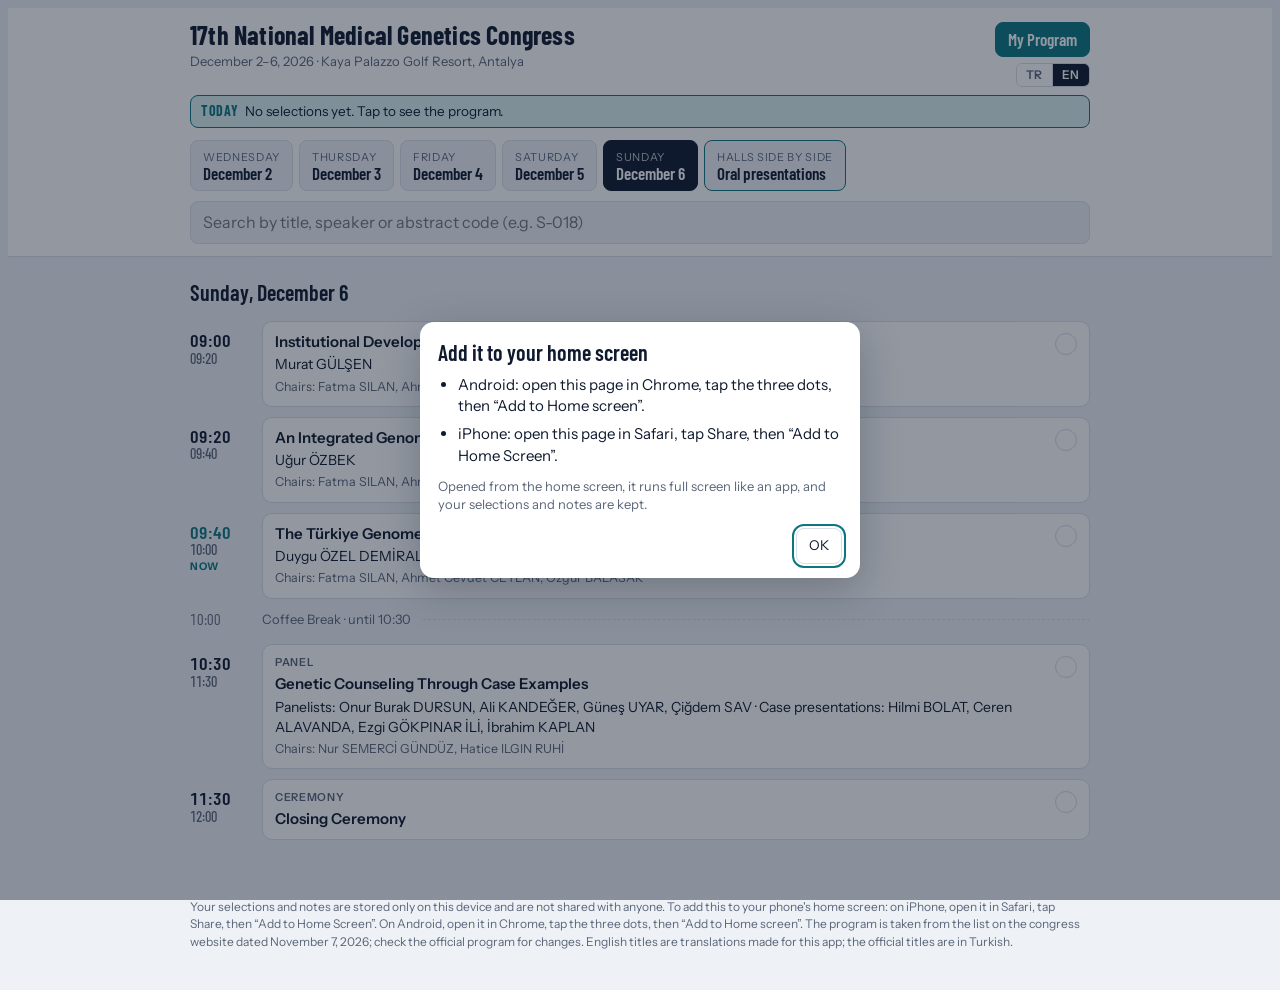
==== commit 6bfca0be: "Türkçe/İngilizce dil seçimi ve ilk açılışta ana ekrana ekle penceresi - Başlıkta TR | EN seçici; ilk" ====
--- a/index.html
+++ b/index.html
@@ -36,6 +36,22 @@
 .minebtn[aria-pressed="true"]{background:var(--ink);border-color:var(--ink);color:var(--surface)}
 .minebtn .badge{min-width:20px;box-sizing:border-box;padding:2px 6px;border-radius:999px;background:var(--surface);color:var(--ink);font-size:14px;text-align:center}
 .minebtn .badge[hidden]{display:none}
+.hright{flex:0 0 auto;display:flex;flex-direction:column;align-items:flex-end;gap:6px}
+/* TR / EN seçici */
+.lang{display:inline-flex;border:1px solid var(--line);border-radius:6px;overflow:hidden}
+.lang button{font:inherit;font-size:12px;font-weight:600;letter-spacing:.05em;line-height:1;padding:5px 9px;background:var(--surface);color:var(--muted);border:0;cursor:pointer}
+.lang button+button{border-left:1px solid var(--line)}
+.lang button[aria-pressed="true"]{background:var(--ink);color:var(--surface)}
+/* İlk açılış: ana ekrana ekle penceresi */
+.modal{position:fixed;inset:0;z-index:50;background:rgba(15,26,46,.45);display:flex;align-items:flex-end;justify-content:center;padding:16px;padding-bottom:max(16px,env(safe-area-inset-bottom,0px))}
+.modal[hidden]{display:none}
+.sheet{background:var(--surface);color:var(--ink);border-radius:14px;max-width:440px;width:100%;box-sizing:border-box;padding:18px 18px 14px;box-shadow:0 12px 40px rgba(15,26,46,.25)}
+.sheet h2{font-family:var(--display);font-size:22px;font-weight:600;margin:0 0 8px;line-height:1.15}
+.sheet ul{margin:0 0 10px;padding-left:20px}
+.sheet li{margin:6px 0}
+.sheet .why{font-size:13px;color:var(--muted);margin:0 0 14px}
+.sheetbtns{display:flex;gap:8px;justify-content:flex-end}
+@media (min-width:600px){.modal{align-items:center}}
 .brand h1{font-family:var(--display);font-weight:700;font-size:26px;line-height:1;margin:0;letter-spacing:.2px;text-wrap:balance}
 .brand p{margin:4px 0 0;color:var(--muted);font-size:13px}
 .count{font-family:var(--display);font-size:15px;font-weight:600;color:var(--accent);white-space:nowrap}
@@ -56,7 +72,7 @@
 .nowbar .nl{display:block;white-space:nowrap;overflow:hidden;text-overflow:ellipsis}
 .nowbar b{font-family:var(--display);font-size:14px;font-weight:700;letter-spacing:.05em;text-transform:uppercase;color:var(--accent);margin-right:6px}
 .row.live .tm,.ot.live,.mine-row.live .t{color:var(--accent)}
-.row.live .tm::after,.ot.live::after,.mine-row.live .t::after{content:"Şimdi";display:block;font-family:var(--body);font-size:10.5px;font-weight:700;letter-spacing:.06em;text-transform:uppercase;margin-top:3px}
+.row.live .tm::after,.ot.live::after,.mine-row.live .t::after{content:var(--nowl,"Şimdi");display:block;font-family:var(--body);font-size:10.5px;font-weight:700;letter-spacing:.06em;text-transform:uppercase;margin-top:3px}
 .mine-row.live{border-color:var(--accent);box-shadow:inset 3px 0 0 var(--accent)}
 .mine-row.flash{animation:flash 1.8s ease-out}
 @keyframes flash{from{background:var(--accent-soft)}to{background:var(--surface)}}
@@ -140,6 +156,7 @@
 .gocard{border-style:dashed}
 .legend{display:flex;gap:14px;flex-wrap:wrap;font-size:12.5px;color:var(--muted);margin-bottom:10px}
 @media (max-width:520px){
+  .brand h1{font-size:22px}
   .row{grid-template-columns:48px minmax(0,1fr);gap:8px}
   .tm{font-size:16px}.tm small{font-size:13px}
   .brk span{width:48px;flex-basis:48px}
@@ -165,10 +182,13 @@
   <div class="wrap" id="hwrap">
     <div class="top">
       <div class="brand">
-        <h1>17. Ulusal Tıbbi Genetik Kongresi</h1>
-        <p>2–6 Aralık 2026 · Kaya Palazzo Golf Resort, Antalya</p>
+        <h1 id="h1">17. Ulusal Tıbbi Genetik Kongresi</h1>
+        <p id="sub">2–6 Aralık 2026 · Kaya Palazzo Golf Resort, Antalya</p>
       </div>
-      <button type="button" class="minebtn" id="minebtn" aria-pressed="false">Programım<span class="badge" id="count" hidden>0</span></button>
+      <div class="hright">
+        <button type="button" class="minebtn" id="minebtn" aria-pressed="false"><span id="minelbl">Programım</span><span class="badge" id="count" hidden>0</span></button>
+        <div class="lang" id="lang" role="group" aria-label="Dil / Language"><button type="button" data-lang="tr" aria-pressed="true">TR</button><button type="button" data-lang="en" aria-pressed="false">EN</button></div>
+      </div>
     </div>
     <button type="button" class="nowbar" id="nowbar" hidden></button>
     <nav class="tabs" id="tabs" role="tablist"></nav>
@@ -176,7 +196,15 @@
   </div>
 </header>
 <main class="wrap" id="view"></main>
-<footer class="wrap">Seçimleriniz ve notlarınız yalnızca bu cihazda saklanır; kimseyle paylaşılmaz. Telefonda ana ekrana eklemek için: iPhone'da Safari, Paylaş, "Ana Ekrana Ekle". Android'de Chrome, üç nokta, "Ana ekrana ekle". Program, kongre web sitesindeki 7 Kasım 2026 tarihli listeden alınmıştır; değişiklikler için resmi programı kontrol edin.</footer>
+<footer class="wrap" id="foot">Seçimleriniz ve notlarınız yalnızca bu cihazda saklanır; kimseyle paylaşılmaz. Telefonda ana ekrana eklemek için: iPhone'da Safari, Paylaş, "Ana Ekrana Ekle". Android'de Chrome, üç nokta, "Ana ekrana ekle". Program, kongre web sitesindeki 7 Kasım 2026 tarihli listeden alınmıştır; değişiklikler için resmi programı kontrol edin.</footer>
+<div class="modal" id="install" role="dialog" aria-modal="true" aria-labelledby="instT" hidden>
+  <div class="sheet">
+    <h2 id="instT"></h2>
+    <ul id="instL"></ul>
+    <p class="why" id="instWhy"></p>
+    <div class="sheetbtns"><button type="button" class="btn primary" id="instGo" hidden></button><button type="button" class="btn" id="instOk"></button></div>
+  </div>
+</div>
 
 <script>
 const DAYS=[{k:"2",l:"2 Aralık",w:"Çarşamba"},{k:"3",l:"3 Aralık",w:"Perşembe"},{k:"4",l:"4 Aralık",w:"Cuma"},{k:"5",l:"5 Aralık",w:"Cumartesi"},{k:"6",l:"6 Aralık",w:"Pazar"}];
@@ -400,6 +428,154 @@
 ["DNA Onarım Genlerinde Moleküler Alt Tipe Bağlı Kopya Sayısı–Ekspresyon Etkileşimlerinin Değerlendirilmesi","Sezin Sungur"],
 ["RNA-Seq Kullanımının Klinik Tanıdaki Rolü: Ekzom Analiziyle Sonuç Alınamayan Dismorfik Vakaların İncelenmesi","Leyla Rezan Eren"]]]
 ];
+// İngilizce sürüm: başlık çevirileri (resmi başlıklar Türkçedir). Kişi adları çevrilmez.
+const EN_DAYS={"2":{l:"December 2",w:"Wednesday"},"3":{l:"December 3",w:"Thursday"},"4":{l:"December 4",w:"Friday"},"5":{l:"December 5",w:"Saturday"},"6":{l:"December 6",w:"Sunday"}};
+const EN_M={
+"p2-1":"Opening Ceremony",
+"p2-2":"The Human Pangenome and Complex Genetic Variation",
+"p2-3":"Targeting PIK3CA: The Story of a Targeted Therapy That Began with Breast Cancer",
+"p2-4":"From a Single Patient to an FDA-Approved Drug: The Story of Drug Repurposing for Overgrowth Syndromes and Vascular Malformations",
+"p2-6":"Project Presentations",
+"p3-1":"The Early Days of Ciliopathy Research: From Cilia Biology to Human Phenotypes",
+"p3-2":"The Expanding World of Cilia: Rare Mendelian Disorders and Beyond",
+"p3-3":"What the Patient Tells Us: From Phenotype to Genome",
+"p3-4":"From Genotype to Clinical Significance: Delineating Rare Syndromes in the Genomic Era",
+"p3-7":"Mosaics and Mutations: Past and Present",
+"p3-9":"Next-Generation Phenotyping",
+"p3-10":"Perrault Syndrome: Characterizing a Clinically and Molecularly Heterogeneous Ultra-Rare Condition",
+"c3-1":"Prenatal Diagnosis Course: NIPT",
+"c3-2":"Dysmorphology Course I",
+"c3-3":"Variant Analysis Course: WES, WGS",
+"p4-1":"The Evolution of Diagnostic Methods in Medical Genetics",
+"p4-2":"Long-Read Sequencing: A New Standard in Medical Genetics",
+"p4-3":"Polygenic Risk Scoring in Multifactorial Diseases",
+"p4-4":"Using Genetic Isolates to Study Complex and Quantitative Traits",
+"p4-7":"Multi-Omics in Rare Disease Diagnosis",
+"p4-9":"From Karyotype to Genome: The Story of Structural Variation",
+"p4-10":"Clinical Correlations of Structural Genomics",
+"c4-1":"Prenatal Diagnosis Course: Prenatal Microarray",
+"c4-2":"Dysmorphology Course II",
+"c4-3":"Variant Analysis Course: Liquid Biopsy and Myeloid NGS",
+"p5-1":"From Morphological to Molecular Remission: The Evolution of the MRD Concept in AML",
+"p5-2":"Managing AML with Mutation-Specific MRD",
+"p5-5":"Ministry of Health and Social Security Institution Session",
+"p5-6":"Integrating Single-Cell Transcriptomics into Hypothesis-Driven Preclinical Research",
+"p5-7":"CAR-T Experience in Türkiye",
+"p5-9":"Beyond Hope: The Story Behind a Medical Discovery",
+"c5-1":"Prenatal Diagnosis Course: Single-Gene Disorders",
+"c5-2":"Dysmorphology Course III",
+"c5-3":"Variant Analysis Course: Hereditary and Somatic",
+"p6-1":"Institutional Development in Rare Diseases in Türkiye: The Journey So Far",
+"p6-2":"An Integrated Genomic Approach to Rare and Undiagnosed Diseases",
+"p6-3":"The Türkiye Genome Project",
+"p6-4":"Genetic Counseling Through Case Examples",
+"p6-5":"Closing Ceremony"
+};
+const EN_S={
+"S-001":"RFC1 Repeat Expansions and Motif Heterogeneity in Sporadic Parkinson's Disease: A Case-Control Comparison",
+"S-002":"Evaluation of Copy Number Variations in the Genetics of Autism Spectrum Disorders",
+"S-003":"From a Heterozygous PRKN Finding to a Biallelic Diagnosis: The Contribution of Optical Genome Mapping",
+"S-004":"17q12 Microdeletion in Two Cases with Different Clinical Presentations: The Diagnostic Contribution of NGS-Based CNV Analysis",
+"S-006":"Distribution of Spinocerebellar Ataxia Subtypes and the Diagnostic Contribution of Advanced Molecular Genetic Testing in 327 Patients with Suspected Hereditary Ataxia",
+"S-007":"Our Genetic Testing Results in Patients Referred for Parkinson's Disease: A Single-Center Experience, 2018–2026",
+"S-008":"GeneNode: A National Genomic Research Network and International Funding Call Tracking Platform",
+"S-011":"Assessing Genetic Susceptibility to Retinopathy of Prematurity with a Polygenic Risk Score",
+"S-012":"Artificial Intelligence Performance in the Preliminary Diagnosis of Genetic Syndromes: A Study of Neonatal Intensive Care Cases",
+"S-013":"Distant in Sequence, Close in Structure: The Relationship Between the Three-Dimensional Position of SCN2A Variants and Patient Phenotypes",
+"S-014":"Beyond Canonical Translation: Comparative Analysis of miRNA Target Architecture in smORF-Associated Protein-Coding Transcripts",
+"S-015":"Dynamic Interpretation of Copy Number Changes: The Diagnostic and Clinical Contribution of Reanalysis",
+"S-016":"Improving Diagnostic Yield in Whole Exome Sequencing and Defining Case Prioritization Criteria for Reanalysis",
+"S-017":"Comparing the AlphaGenome AVI Score with Other In Silico Prediction Tools in Variant Pathogenicity Classification",
+"S-019":"SpliceAI for Windows: A Desktop Application That Runs SpliceAI Locally",
+"S-020":"AllPrime: An End-to-End Primer Design and Evaluation Application, from Variant Coordinates to Specificity Screening",
+"S-022":"Integrated Evaluation of Immunogenetic and Genomic Findings and the Distribution of Adverse Prognostic Markers in Chronic Lymphocytic Leukemia",
+"S-023":"Evaluation of Somatic PIK3CA Variants in Hormone Receptor-Positive Breast Cancer: A Single-Center Experience",
+"S-024":"Combined Evaluation of MMR Immunohistochemistry Findings and MSI Results from Fragment Analysis: A Single-Center Experience",
+"S-025":"In Search of the Lost Clone: FLT3-ITD-Positive AML Detected in the Central Nervous System After Allogeneic Transplantation",
+"S-027":"Integrated Evaluation of Targeted Next-Generation Sequencing Findings in Myeloid Neoplasms with Clinical, Conventional Molecular and Cytogenetic Data",
+"S-028":"Clinical and Pathological Correlation of Co-occurring Molecular Variants in Patients with JAK2 V617F-Mutated Myeloproliferative Neoplasms: A Single-Center Experience",
+"S-029":"Germline Variant Spectrum and Assessment of Family History Alone in Prostate Cancer: A Turkish Cohort of 250 Patients",
+"S-030":"Hereditary Risk in Patients with Multiple Primary Cancers: Genetic Spectrum, Diagnostic Yield and Clinical Predictors",
+"S-031":"Distribution of Germline RET Variants Detected by a Hereditary Cancer Panel and Clinical Characteristics of the Patients",
+"S-032":"Diagnostic Contribution of Reanalysis with an Expanded Gene Panel in Hereditary Cancer Cases",
+"S-033":"Germline Confirmation Testing in Cancer Patients with a Variant Allele Frequency ≥30% on Somatic Next-Generation Sequencing and Somatic–Germline Discordance: The Necmettin Erbakan University Experience",
+"S-034":"The Most Common Germline CHEK2 Variants in a Hereditary Cancer Cohort: Variant Spectrum, Clinical Phenotype and Breast Cancer Characteristics",
+"S-035":"Cancer Predisposition Genes That Could Be Added to the ACMG Secondary Findings List: Pathogenic Variant Frequency and Tiered Assessment",
+"S-036":"Molecular and Clinical Spectrum in Cases with Germline FH Variants: A Series of 20 Cases",
+"S-037":"Mosaic Interstitial 18q21.2–q22.1 Deletion in a Monochorionic Monoamniotic Twin Pregnancy: Prenatal Phenotypic Findings and Challenges in Genetic Counseling",
+"S-039":"The Exomic Autopsy Approach in the Genetic Diagnosis of Fetal Loss",
+"S-040":"Retrospective Evaluation of Cytogenetic and Molecular Genetic Results of Samples Obtained for Prenatal Diagnosis",
+"S-041":"Emanuel Syndrome: The Prenatal and Postmortem Phenotypic Spectrum in Four Cases",
+"S-045":"Our Experience with Chromosomal Microarray and WES Guided by Postmortem Examination Findings in Fetuses with Multiple Congenital Anomalies",
+"S-046":"Evaluation of Miscarriage Samples Showing a Monoallelic Pattern at STR Loci on QF-PCR",
+"S-047":"Cytogenetic Abnormality Rates in Miscarriage Material from Pregnancy Losses: A 5-Year Single-Center Experience",
+"S-048":"Positive Predictive Value of Non-Invasive Prenatal Testing by Anomaly Type: A Single-Center Experience",
+"S-052":"Diagnostic Contribution of Long-Read Genome Sequencing in Patients with Neurodevelopmental Disorders Left Undiagnosed After Exome Sequencing",
+"S-053":"Retrospective Genotype- and Phenotype-Based Evaluation of Chromosomal Microarray Data",
+"S-054":"Whole Genome Sequencing and a Transcriptomic Approach in Cases Undiagnosed by Whole Exome Sequencing",
+"S-055":"Clinical Exome Sequencing in Disorders of Sex Development: A Single-Center Retrospective Study",
+"S-056":"Transcriptome Analysis in Patients with Suspected Monogenic Disease and No Pathogenic Variant on Exome Sequencing",
+"S-057":"The Complementary Role of RNA-Seq in Undiagnosed Neurodevelopmental Disorders",
+"S-058":"Identifying Diagnostic/Prognostic miRNA Expression Profiles in Thrombus Material from Ischemic Stroke Cases",
+"S-060":"Beyond Gene Expression in Parkinson's Disease: Changes in Isoform Usage",
+"S-061":"PhoCl2c-Bid-Based Optogenetic Control of Apoptosis in Breast Cancer Cells",
+"S-062":"Molecular Crosstalk Between TLR4 and Endoplasmic Reticulum Stress After Pathogen Stimulation in Breast Cancer",
+"S-063":"ALPK1 Gene Expression Levels in Patients with Familial Mediterranean Fever",
+"S-064":"The Achilles' Heel of the Cancer Genome: CpG-Dependent Arginine Vulnerability and Paralog Buffering Dynamics",
+"S-065":"Optical Genome Mapping in Genetically Unexplained 46,XY Disorders of Sex Development: Diagnostic Yield and Clinical Value",
+"S-066":"The Mutation Spectrum of Nonsyndromic Retinal Dystrophies Studied by Next-Generation Sequencing",
+"S-067":"Variant Spectrum Detected by a Multigene Panel in Patients with Suspected Long QT Syndrome: A Single-Center Experience",
+"S-068":"Expanding the Clinical and Molecular Spectrum of LARP7-Related Alazami Syndrome: A Cohort of Eight Cases from Five Families",
+"S-069":"A Potentially Lethal Inherited Genodermatosis: Our Center's Genetic Diagnosis Experience in Patients with Suspected Epidermolysis Bullosa",
+"S-070":"Genotypic and Phenotypic Heterogeneity in Fraser Syndrome: Three Cases with Biallelic Variants in FRAS1, FREM2 and GRIP1",
+"S-071":"A Rare Neurodevelopmental Condition: Two Cases of Wiedemann-Steiner Syndrome with KMT2A Variants",
+"S-073":"Genetic Diagnostic Yield, Gene Distribution and Clinical Markers Predicting a Molecular Diagnosis in Suspected MODY, 2020–2026: A Single-Center Experience",
+"S-074":"Molecular Genetic and Clinical Evaluation of Patients with Hereditary Multiple Exostoses",
+"S-076":"SMARCAL1-Related Schimke Immuno-Osseous Dysplasia in Southeastern Anatolia: The Recurrent p.Arg820His Variant, a Possible Regional Founder Effect and Phenotypic Heterogeneity",
+"S-077":"Genetic Variants Detected by Next-Generation Sequencing in Inherited Eye Diseases",
+"S-078":"Clinical and Genetic Spectrum of Primary Familial Brain Calcification: The Ege Experience",
+"S-079":"Clinical and Molecular Spectrum in Individuals with PYGM Variants: A Single-Center Experience",
+"S-080":"Clinical and Molecular Findings in Three Cases of Kabuki Syndrome",
+"S-081":"Variant Spectrum and Our Clinical Experience in 76 Patients Tested with an Eye Disease Panel",
+"S-082":"Clinical and Whole Exome Sequencing Findings in 79 Patients Presenting with Dementia and Related Neurological Conditions: A Single-Center Experience",
+"S-083":"Detailed Clinical and Molecular Evaluation of Four Patients from Three Families Carrying Different TRIP12 Variants",
+"S-084":"From Isolated Creatine Kinase Elevation to Loss of Ambulation: Clinical Variability and a Possible Founder Effect in 14 Cases with Biallelic ANO5 Variants",
+"S-085":"Retrospective Evaluation of Polygenic Risk-Associated SNPs in Patients with No Pathogenic/Likely Pathogenic Variant on a Monogenic Obesity Panel: A Single-Center Experience",
+"S-087":"Genetic Spectrum of Hereditary Muscle Diseases: A Single-Center Experience",
+"S-088":"Phenotypic Variability and Atypical X-Linked Inheritance in PCDH19-Related Developmental and Epileptic Encephalopathy",
+"S-090":"The Genetic Etiology of Pediatric Inflammatory Bowel Disease: A Single-Center Experience",
+"S-091":"Molecular Diagnostic Challenges in Gaucher Disease: Lessons from a Cohort of 2,432 Individuals",
+"S-093":"From Clinical Exome to Mitochondrial Diagnosis: Systematic Analysis of mtDNA Variants in 11,825 Patients",
+"S-094":"Next-Generation Sequencing in Children with Recurrent Lower Respiratory Tract Infections and Chronic Lung Disease",
+"S-095":"An Approach to NOTCH3 Cysteine-Altering Variants in Light of a Localization-Based Classification",
+"S-096":"Tissue-Specific Heteroplasmy Distribution and Threshold Effects of Mitochondrial Genome Variants, and the Haplogroup Profile of the Turkish Population",
+"S-097":"TrioWGS: Making Clinical Sense of Variant Complexity in Whole Genome Sequencing",
+"S-098":"Do Variants of Uncertain Significance Really Remain Uncertain? A Retrospective Analysis of Clinical Decisions After Genetic Counseling",
+"S-100":"Clinical and Molecular Spectrum in Cases with Noonan Syndrome and Noonan-Like Phenotypes: A Single-Center Experience",
+"S-101":"Distribution of FGFR3 Variants and Their Relationship with Clinical Findings: A Single-Center Retrospective Study",
+"S-102":"Pathogenic Trinucleotide Repeat Expansions Can Be Detected by Next-Generation Sequencing: A Case of Oculopharyngeal Muscular Dystrophy",
+"S-103":"Diagnostic Yield and the Predominance of Autosomal Recessive Forms in Cases with Suspected Hereditary Spastic Paraplegia",
+"S-104":"Quality of Life and the Genetic Counseling Process in ALS Patients with C9orf72 Repeat Expansions: The Importance of Multidisciplinary Follow-Up and Repeated Genetic Counseling",
+"S-105":"The Contribution of Molecular Genetic Testing in Patients with Suspected Dyslipidemia: A Single-Center Experience",
+"S-106":"Next-Generation Sequencing in Individuals with Nonsyndromic Proportionate Short Stature",
+"S-107":"Sequential PMP22 Copy Number Analysis and the Diagnostic Yield of an NGS Approach in Patients with Suspected Hereditary Peripheral Neuropathy",
+"S-108":"Genetic Diagnosis and Postnatal Neurodevelopment in Prenatally Detected Corpus Callosum Anomalies: Uncertainty in Counseling",
+"S-109":"A Common but Overlooked Cause of Undiagnosed Neurodevelopmental Disorders: Three Cases Diagnosed with ReNU Syndrome Through Phenotypic Data Mining",
+"S-111":"A Whole Exome Sequencing Study of Peripheral Blood in Patients with Familial Intracranial Aneurysms",
+"S-112":"mRNA- and Protein-Level Evaluation of the Disease Association of a Novel c.351_376del Variant in OGFRL1 Identified in a Patient with Cherubism",
+"S-114":"Retrospective Evaluation of CYP21A2 MLPA Findings and Genetic Rearrangements in 21-Hydroxylase Deficiency: A Single-Center Experience",
+"S-117":"Investigating a Possible Founder Effect in a 16p13.3 Deletion Encompassing the CLCN7 Gene and the PERCC1 Regulatory Region",
+"S-119":"Homozygous WNT9B c.11dup Variant in a Patient with Renal Agenesis/Dysplasia: The First Family from Türkiye with Variants in a Candidate CAKUT Gene, and Variable Expressivity",
+"S-120":"Three Cases with Pathogenic ATP1A3 Variants Without a Prior Suspicion of Classic Alternating Hemiplegia: Phenotypic Heterogeneity and Diagnostic Difficulty",
+"S-121":"The Diagnostic Contribution of Whole Genome Sequencing and Copy Number Changes in Patients with Suspected Primary Ciliary Dyskinesia",
+"S-123":"Same Center, Two Different Families: The Importance of Clinical Awareness in Recognizing PHARC Syndrome",
+"S-124":"From Clinical Presentation to Genetic Diagnosis in Joubert Syndrome: A Single-Center Retrospective Analysis of Five Patients, Including COACH Syndrome",
+"S-125":"Diagnostic Contribution of Whole Exome Sequencing-Based Genetic Testing in Patients Evaluated for Suspected Inborn Errors of Immunity: A Single-Center Retrospective Study",
+"S-127":"Retrospective Analysis of Whole Exome Sequencing Data and Evaluation of Candidate Genes in Patients with Congenital Anomalies of the Kidney and Urinary Tract Without a Molecular Diagnosis",
+"S-128":"Molecular Subtype-Dependent Copy Number–Expression Interactions in DNA Repair Genes",
+"S-129":"The Role of RNA-Seq in Clinical Diagnosis: Dysmorphic Cases Unresolved by Exome Analysis"
+};
+
 const TALKS={};const SESS={};
 (function(){let n=1;for(const [no,d,salon,chair,list] of OS){SESS[no]={no,d,salon,chair,ids:[]};
   list.forEach(([title,pn],pos)=>{const id="S-"+String(n++).padStart(3,"0");TALKS[id]={id,no,d,salon,title,pn,pos};SESS[no].ids.push(id);});}})();
@@ -431,12 +607,85 @@
 const NOW0=nowTR();
 if(NOW0){if(tab==="oral"&&ODAYS.includes(NOW0.d))oralDay=NOW0.d;else if(tab!=="mine")tab=NOW0.d;}
 
+// ---- Dil (TR / EN). Kayıtlı seçim yoksa telefonun diline göre.
+const LKEY="tgk2026-dil";
+const autoLang=()=>/^tr/i.test(navigator.language||"tr")?"tr":"en";
+let lang;try{const v=localStorage.getItem(LKEY);lang=v==="tr"||v==="en"?v:autoLang();}catch(e){lang=autoLang();}
+// Türkçe saatlere yönelme eki: 16:30'a, 14:00'e, 16:00'ya
+function datTR(t){const [h,m]=t.split(":").map(Number),n=m||h;if(n===0)return "a";const u=n%10;
+  return u?["","e","ye","e","e","e","ya","ye","e","a"][u]:["","a","ye","a","a","ye"][n/10];}
+const UI={
+tr:{
+  title:"TGK 2026 Planlayıcı",h1:"17. Ulusal Tıbbi Genetik Kongresi",sub:"2–6 Aralık 2026 · Kaya Palazzo Golf Resort, Antalya",
+  mine:"Programım",mineAria:n=>`Programım, ${n} seçim`,langAria:"Dil / Language",
+  search:"Başlık, konuşmacı, bildiri kodu (ör. S-018) ara",
+  footer:"Seçimleriniz ve notlarınız yalnızca bu cihazda saklanır; kimseyle paylaşılmaz. Telefonda ana ekrana eklemek için: iPhone'da Safari, Paylaş, \"Ana Ekrana Ekle\". Android'de Chrome, üç nokta, \"Ana ekrana ekle\". Program, kongre web sitesindeki 7 Kasım 2026 tarihli listeden alınmıştır; değişiklikler için resmi programı kontrol edin.",
+  tag:{cer:"Tören",sym:"Uydu sempozyumu",sel:"Sözlü bildiri",course:"Kurs",panel:"Panel"},
+  sessionL:"Oturum: ",chairsL:"Moderatör: ",hasNote:"Notunuz var",
+  oralTag:"Sözlü bildiriler",oralCard:n=>`${n} salonda aynı anda sözlü bildiri oturumları`,oralTap:"Salonları yan yana görmek ve seçmek için dokunun",
+  until:t=>`${t}'${datTR(t)} kadar`,
+  oralHead:"Sözlü bildiriler",oralSmall:"Salonlar yan yana",
+  oralNote:"Her sütun bir salon, her satır sunum sırası. Aynı satırdaki bildiriler yaklaşık aynı saatte sunulur, bu yüzden bir satırdan tek bildiri seçerseniz salon değiştirerek hepsine yetişebilirsiniz. Saatler, bildiri başına 7 dakika varsayımıyla yaklaşıktır.",
+  order:"Sıra",sessN:n=>`Oturum ${n}`,
+  empty:"Henüz bir şey seçmediniz. Gün sekmelerinden ya da Sözlü bildiriler sekmesinden bir oturuma dokunun; seçtikleriniz burada gün gün listelenir.",
+  cal:"Takvime ekle (10 dk önce hatırlatır)",share:"Listeyi paylaş",clear:"Tümünü temizle",clearSure:"Emin misiniz? Tekrar dokunun",
+  cx:n=>`${n} seçim başka bir salonla aynı saate denk geliyor. Turuncu çerçeveli satırlara bakın.`,
+  slot:p=>`${p}. sırada`,overlaps:"Çakışıyor: ",
+  addNote:"Not ekle",editNote:"Notu düzenle",remove:"Kaldır",done:"Bitti",notePh:"Notunuz: soru, makale, kişi… Yalnızca bu cihazda saklanır.",
+  listHead:"17. Ulusal Tıbbi Genetik Kongresi · Programım",noteL:"Not",
+  icsDesc:(no,p)=>`Oturum ${no}, ${p}. sunum (saat yaklaşık)`,icsFile:"TGK2026-programim.ics",
+  now:"Şimdi",next:"Sıradaki",today:"Bugün",
+  inMin:m=>m<60?`${m} dk sonra`:`${Math.floor(m/60)} sa ${m%60?m%60+" dk ":""}sonra`,
+  doneToday:"Bugünkü seçimleriniz bitti.",noneToday:"Henüz seçiminiz yok. Programa bakmak için dokunun.",
+  nSel:k=>`${k} seçili`,nTalks:k=>`${k} bildiri seçili`,noSel:"Henüz seçim yok",
+  calOk:"Takvim dosyası açıldı. Telefonunuz sorarsa \"Tümünü ekle\" deyin.",calErr:"Takvim dosyası bu görünümde açılamadı.",
+  shareTitle:"TGK 2026 programım",copied:"Liste kopyalandı. WhatsApp ya da e-postaya yapıştırabilirsiniz.",copyManual:"Aşağıdaki metni seçip kopyalayın.",
+  instT:"Telefonda ana ekrana eklemek için",instIos:"iPhone'da Safari, Paylaş, \"Ana Ekrana Ekle\".",instAnd:"Android'de Chrome, üç nokta, \"Ana ekrana ekle\".",
+  instWhy:"Ana ekrandan açtığınızda uygulama gibi tam ekran açılır, seçimleriniz ve notlarınız da kalıcı olur.",instGo:"Şimdi ekle",ok:"Tamam"
+},
+en:{
+  title:"TGK 2026 Planner",h1:"17th National Medical Genetics Congress",sub:"December 2–6, 2026 · Kaya Palazzo Golf Resort, Antalya",
+  mine:"My Program",mineAria:n=>`My Program, ${n} selected`,langAria:"Language / Dil",
+  search:"Search by title, speaker or abstract code (e.g. S-018)",
+  footer:"Your selections and notes are stored only on this device and are not shared with anyone. To add this to your phone's home screen: on iPhone, open it in Safari, tap Share, then “Add to Home Screen”. On Android, open it in Chrome, tap the three dots, then “Add to Home screen”. The program is taken from the list on the congress website dated November 7, 2026; check the official program for changes. English titles are translations made for this app; the official titles are in Turkish.",
+  tag:{cer:"Ceremony",sym:"Satellite symposium",sel:"Oral session",course:"Course",panel:"Panel"},
+  sessionL:"Session: ",chairsL:"Chairs: ",hasNote:"You have a note",
+  oralTag:"Oral presentations",oralCard:n=>`Oral presentation sessions in ${n} halls at the same time`,oralTap:"Tap to see the halls side by side and pick talks",
+  until:t=>`until ${t}`,
+  oralHead:"Oral presentations",oralSmall:"Halls side by side",
+  oralNote:"Each column is a hall and each row is a presentation slot. Talks in the same row are given at about the same time, so if you pick one talk per row you can switch halls and catch all of them. Times are approximate, assuming 7 minutes per talk.",
+  order:"Slot",sessN:n=>`Session ${n}`,
+  empty:"You haven't selected anything yet. Tap a session in a day tab or in the Oral presentations tab; your selections will be listed here day by day.",
+  cal:"Add to calendar (reminds you 10 min before)",share:"Share list",clear:"Clear all",clearSure:"Are you sure? Tap again",
+  cx:n=>`${n} ${n===1?"selection overlaps":"selections overlap"} with a talk in another hall. Check the rows with an orange border.`,
+  slot:p=>`slot ${p}`,overlaps:"Overlaps with: ",
+  addNote:"Add note",editNote:"Edit note",remove:"Remove",done:"Done",notePh:"Your note: a question, a paper, a contact… Stored only on this device.",
+  listHead:"17th National Medical Genetics Congress · My Program",noteL:"Note",
+  icsDesc:(no,p)=>`Session ${no}, talk ${p} (approximate time)`,icsFile:"TGK2026-my-program.ics",
+  now:"Now",next:"Next",today:"Today",
+  inMin:m=>m<60?`in ${m} min`:`in ${Math.floor(m/60)} h${m%60?" "+m%60+" min":""}`,
+  doneToday:"Your selections for today are over.",noneToday:"No selections yet. Tap to see the program.",
+  nSel:k=>`${k} selected`,nTalks:k=>`${k} ${k===1?"talk":"talks"} selected`,noSel:"Nothing selected yet",
+  calOk:"Calendar file opened. If your phone asks, choose “Add All”.",calErr:"The calendar file couldn't be opened here.",
+  shareTitle:"My TGK 2026 program",copied:"List copied. You can paste it into WhatsApp or an email.",copyManual:"Select and copy the text below.",
+  instT:"Add it to your home screen",instIos:"iPhone: open this page in Safari, tap Share, then “Add to Home Screen”.",instAnd:"Android: open this page in Chrome, tap the three dots, then “Add to Home screen”.",
+  instWhy:"Opened from the home screen, it runs full screen like an app, and your selections and notes are kept.",instGo:"Add now",ok:"OK"
+}};
+const T=k=>UI[lang][k];
+// İçerik çevirisi: başlıklar, salonlar, roller
+const mTitle=x=>{if(lang==="tr")return x.title;if(EN_M[x.id])return EN_M[x.id];
+  return x.title.replace(/^Uydu Sempozyumu: /,"Satellite Symposium: ").replace(/^Kahve Molası$/,"Coffee Break").replace(/^Öğle Yemeği$/,"Lunch").replace(/^Seçilmiş Sözlü Bildiriler$/,"Selected Oral Presentations");};
+const mSub=x=>lang==="tr"?x.sub:x.sub.replace(/^Açılış Konferansı/,"Opening Lecture");
+const tTitle=t=>lang==="tr"?t.title:(EN_S[t.id]||t.title);
+const roomN=r=>lang==="tr"?r:r==="Ana salon"?"Main Hall":r.replace(/^Salon (\d+)$/,"Hall $1");
+const ppl=s=>lang==="tr"?s:s.replace(/\(Kurs Başkanı\)/g,"(Course Chair)").replace(/Panelistler:/g,"Panelists:").replace(/Vaka sunumları:/g,"Case presentations:");
+const dayL=D=>lang==="tr"?D.l:EN_DAYS[D.k].l, dayW=D=>lang==="tr"?D.w:EN_DAYS[D.k].w;
+const DAYNAME=k=>{const D=DAYS.find(x=>x.k===k);return lang==="tr"?D.l+" "+D.w:dayW(D)+", "+dayL(D);};
+
 const esc=s=>String(s).replace(/[&<>"]/g,c=>({"&":"&amp;","<":"&lt;",">":"&gt;",'"':"&quot;"}[c]));
 const low=s=>s.toLocaleLowerCase("tr");
 const mins=t=>{const [h,m]=t.split(":").map(Number);return h*60+m};
 const hm=m=>String(Math.floor(m/60)).padStart(2,"0")+":"+String(m%60).padStart(2,"0");
-const TAG={cer:"Tören",conf:"",talk:"",sym:"Uydu sempozyumu",sel:"Sözlü bildiri",course:"Kurs",panel:"Panel"};
-const DAYNAME=k=>{const D=DAYS.find(x=>x.k===k);return D.l+" "+D.w;};
 
 // Programda bildiri başına 7 dakika verildiği için saatler sıraya göre yaklaşık hesaplanır
 function entry(id){
@@ -453,35 +702,37 @@
     }}
   return cx;
 }
-function label(id){if(TALKS[id])return TALKS[id].salon+" "+id;const x=BYID[id];return x.room==="Ana salon"?x.title:x.room;}
+function label(id){if(TALKS[id])return roomN(TALKS[id].salon)+" "+id;const x=BYID[id];return x.room==="Ana salon"?mTitle(x):roomN(x.room);}
 const sorted=d=>[...sel].map(entry).filter(e=>e.d===d).sort((a,b)=>a.s-b.s||a.room.localeCompare(b.room,"tr")||a.id.localeCompare(b.id));
 
 function cardHTML(x){
-  const tag=x.t==="conf"?`<span class="tag conf">${esc(x.sub)}</span>`:(TAG[x.t]?`<span class="tag">${TAG[x.t]}</span>`:"");
-  const room=x.room!=="Ana salon"?`<span class="tag">${esc(x.room)}</span>`:"";
-  const ml=x.t==="course"?"":(x.t==="talk"&&!x.sp?"Oturum: ":"Moderatör: ");
-  const srch=low([x.title,x.sp,x.mod,x.sub,x.room].join(" "));
+  const tag=x.t==="conf"?`<span class="tag conf">${esc(mSub(x))}</span>`:(T("tag")[x.t]?`<span class="tag">${T("tag")[x.t]}</span>`:"");
+  const room=x.room!=="Ana salon"?`<span class="tag">${esc(roomN(x.room))}</span>`:"";
+  const ml=x.t==="course"?"":(x.t==="talk"&&!x.sp?T("sessionL"):T("chairsL"));
+  // Arama iki dilde de çalışsın
+  const srch=low([x.title,EN_M[x.id]||"",mTitle(x),x.sp,x.mod,x.sub,mSub(x),x.room,roomN(x.room)].join(" "));
   return `<button class="card k-${x.t}" data-id="${x.id}" data-s="${esc(srch)}" aria-pressed="false">
     ${tag||room?`<span class="tags">${tag}${room}</span>`:""}
-    <span class="ttl">${esc(x.title)}</span>
-    ${x.sp?`<span class="sp">${esc(x.sp)}</span>`:""}
-    ${x.mod?`<span class="mod">${ml}${esc(x.mod)}</span>`:""}
-    <span class="nflag" hidden>Notunuz var</span><span class="cflag" hidden></span><span class="chk" aria-hidden="true"></span></button>`;
+    <span class="ttl">${esc(mTitle(x))}</span>
+    ${x.sp?`<span class="sp">${esc(ppl(x.sp))}</span>`:""}
+    ${x.mod?`<span class="mod">${ml}${esc(ppl(x.mod))}</span>`:""}
+    <span class="nflag" hidden>${T("hasNote")}</span><span class="cflag" hidden></span><span class="chk" aria-hidden="true"></span></button>`;
 }
 function talkHTML(id){
   const t=TALKS[id];
-  return `<button class="talk" data-id="${id}" data-s="${esc(low(id+" "+t.title+" "+t.pn+" "+t.salon))}" aria-pressed="false"><span class="code">${id}</span><span class="tt">${esc(t.title)}</span><span class="pn">${esc(t.pn)}</span><span class="nflag" hidden>Notunuz var</span><span class="cflag" hidden></span><span class="chk" aria-hidden="true"></span></button>`;
+  const srch=low([id,t.title,EN_S[id]||"",t.pn,t.salon,roomN(t.salon)].join(" "));
+  return `<button class="talk" data-id="${id}" data-s="${esc(srch)}" aria-pressed="false"><span class="code">${id}</span><span class="tt">${esc(tTitle(t))}</span><span class="pn">${esc(t.pn)}</span><span class="nflag" hidden>${T("hasNote")}</span><span class="cflag" hidden></span><span class="chk" aria-hidden="true"></span></button>`;
 }
 function dayHTML(d){
   let h=`<h2 class="dayhead">${DAYNAME(d)}</h2>`;
   if(ODAYS.includes(d)){
     const n=Object.values(SESS).filter(s=>s.d===d).length;
-    h+=`<div class="row" data-se="${d}|480|530"><div class="tm">08:00<small>08:50</small></div><div class="cards"><button class="card gocard" data-go="${d}"><span class="tags"><span class="tag conf">Sözlü bildiriler</span></span><span class="ttl">${n} salonda aynı anda sözlü bildiri oturumları</span><span class="sp" data-oc="${d}"></span><span class="mod">Salonları yan yana görmek ve seçmek için dokunun</span></button></div></div>`;
+    h+=`<div class="row" data-se="${d}|480|530"><div class="tm">08:00<small>08:50</small></div><div class="cards"><button class="card gocard" data-go="${d}"><span class="tags"><span class="tag conf">${T("oralTag")}</span></span><span class="ttl">${T("oralCard")(n)}</span><span class="sp" data-oc="${d}"></span><span class="mod">${T("oralTap")}</span></button></div></div>`;
   }
   const items=M.filter(x=>x.d===d);
   for(let i=0;i<items.length;){
     const x=items[i];
-    if(x.t==="break"){h+=`<div class="brk" data-brk><span>${x.s}</span>${esc(x.title)} · ${x.e}'e kadar</div>`;i++;continue;}
+    if(x.t==="break"){h+=`<div class="brk" data-brk><span>${x.s}</span>${esc(mTitle(x))} · ${T("until")(x.e)}</div>`;i++;continue;}
     const grp=[x];let j=i+1;while(j<items.length&&items[j].s===x.s&&items[j].t!=="break")grp.push(items[j++]);
     h+=`<div class="row" data-row data-se="${d}|${mins(x.s)}|${mins(x.e)}"><div class="tm">${x.s}<small>${x.e}</small></div><div class="cards">${grp.map(cardHTML).join("")}</div></div>`;
     i=j;
@@ -491,12 +742,12 @@
 function oralHTML(){
   const ss=Object.values(SESS).filter(s=>s.d===oralDay);
   const maxN=Math.max(...ss.map(s=>s.ids.length));
-  let h=`<h2 class="dayhead">Sözlü bildiriler</h2>
-  <div class="daysw">${ODAYS.map(k=>`<button class="tab" data-oday="${k}" aria-selected="${k===oralDay}"><small>${DAYS.find(x=>x.k===k).w}</small><b>${DAYS.find(x=>x.k===k).l}</b></button>`).join("")}</div>
-  <p class="ognote">Her sütun bir salon, her satır sunum sırası. Aynı satırdaki bildiriler yaklaşık aynı saatte sunulur, bu yüzden bir satırdan tek bildiri seçerseniz salon değiştirerek hepsine yetişebilirsiniz. Saatler, bildiri başına 7 dakika varsayımıyla yaklaşıktır.</p>
+  let h=`<h2 class="dayhead">${T("oralHead")}</h2>
+  <div class="daysw">${ODAYS.map(k=>{const D=DAYS.find(x=>x.k===k);return `<button class="tab" data-oday="${k}" aria-selected="${k===oralDay}"><small>${dayW(D)}</small><b>${dayL(D)}</b></button>`;}).join("")}</div>
+  <p class="ognote">${T("oralNote")}</p>
   <div class="ogwrap"><div class="og" style="grid-template-columns:var(--otw) repeat(${ss.length},minmax(var(--ocw),1fr))">
-  <div class="oh corner">Sıra</div>`;
-  for(const s of ss)h+=`<div class="oh"><b>${s.salon}</b><small>Oturum ${s.no} · ${esc(s.chair)}</small><span class="scount" data-sc="${s.no}"></span></div>`;
+  <div class="oh corner">${T("order")}</div>`;
+  for(const s of ss)h+=`<div class="oh"><b>${roomN(s.salon)}</b><small>${T("sessN")(s.no)} · ${esc(s.chair)}</small><span class="scount" data-sc="${s.no}"></span></div>`;
   for(let i=0;i<maxN;i++){
     h+=`<div class="ot" data-se="${oralDay}|${480+7*i}|${487+7*i}">${i+1}.<small>~${hm(480+7*i)}</small></div>`;
     for(const s of ss)h+=s.ids[i]?`<div>${talkHTML(s.ids[i])}</div>`:`<div></div>`;
@@ -505,35 +756,35 @@
 }
 function mineHTML(){
   const cx=conflicts();
-  if(!sel.size)return `<h2 class="dayhead">Programım</h2><div class="empty">Henüz bir şey seçmediniz. Gün sekmelerinden ya da Sözlü bildiriler sekmesinden bir oturuma dokunun; seçtikleriniz burada gün gün listelenir.</div>`;
-  let h=`<h2 class="dayhead">Programım</h2><div class="actions">
-    <button class="btn primary" id="cal">Takvime ekle (10 dk önce hatırlatır)</button>
-    <button class="btn" id="share">Listeyi paylaş</button>
-    <button class="btn danger" id="clear">Tümünü temizle</button><span class="note" id="msg"></span></div>`;
-  if(cx.size)h+=`<div class="cxsum">${cx.size} seçim başka bir salonla aynı saate denk geliyor. Turuncu çerçeveli satırlara bakın.</div>`;
+  if(!sel.size)return `<h2 class="dayhead">${T("mine")}</h2><div class="empty">${T("empty")}</div>`;
+  let h=`<h2 class="dayhead">${T("mine")}</h2><div class="actions">
+    <button class="btn primary" id="cal">${T("cal")}</button>
+    <button class="btn" id="share">${T("share")}</button>
+    <button class="btn danger" id="clear">${T("clear")}</button><span class="note" id="msg"></span></div>`;
+  if(cx.size)h+=`<div class="cxsum">${T("cx")(cx.size)}</div>`;
   for(const D of DAYS){
     const rows=sorted(D.k);if(!rows.length)continue;
-    h+=`<section class="mine-day"><h3 class="dayhead" style="font-size:19px">${D.l} ${D.w}</h3>`;
+    h+=`<section class="mine-day"><h3 class="dayhead" style="font-size:19px">${DAYNAME(D.k)}</h3>`;
     for(const e of rows){
       let tm,title,meta;
-      if(TALKS[e.id]){const t=TALKS[e.id];tm="~"+hm(e.s);title=t.title;meta=`${t.salon} · ${t.id} · ${t.pos+1}. sırada · ${t.pn}`;}
-      else{const x=BYID[e.id];tm=x.s+"–"+x.e;title=x.title;meta=[x.room,x.sp].filter(Boolean).join(" · ");}
+      if(TALKS[e.id]){const t=TALKS[e.id];tm="~"+hm(e.s);title=tTitle(t);meta=`${roomN(t.salon)} · ${t.id} · ${T("slot")(t.pos+1)} · ${t.pn}`;}
+      else{const x=BYID[e.id];tm=x.s+"–"+x.e;title=mTitle(x);meta=[roomN(x.room),ppl(x.sp)].filter(Boolean).join(" · ");}
       const c=cx.get(e.id),nt=notes[e.id];
-      h+=`<div class="mine-row${c?" cx":""}" data-mrow="${e.id}" data-se="${e.d}|${e.s}|${e.e}"><span class="t">${tm}</span><div class="mm"><b>${esc(title)}</b><span class="m">${esc(meta)}</span>${c?`<span class="cflag">Çakışıyor: ${esc([...c].map(label).join(", "))}</span>`:""}${nt?`<span class="ntx" data-edit="${e.id}">${esc(nt)}</span>`:""}</div><div class="racts"><button class="rm" data-note="${e.id}">${nt?"Notu düzenle":"Not ekle"}</button><button class="rm" data-rm="${e.id}">Kaldır</button></div></div>`;
+      h+=`<div class="mine-row${c?" cx":""}" data-mrow="${e.id}" data-se="${e.d}|${e.s}|${e.e}"><span class="t">${tm}</span><div class="mm"><b>${esc(title)}</b><span class="m">${esc(meta)}</span>${c?`<span class="cflag">${T("overlaps")}${esc([...c].map(label).join(", "))}</span>`:""}${nt?`<span class="ntx" data-edit="${e.id}">${esc(nt)}</span>`:""}</div><div class="racts"><button class="rm" data-note="${e.id}">${nt?T("editNote"):T("addNote")}</button><button class="rm" data-rm="${e.id}">${T("remove")}</button></div></div>`;
     }
     h+=`</section>`;
   }
   return h;
 }
 function textList(){
-  let out="17. Ulusal Tıbbi Genetik Kongresi · Programım\n";
+  let out=T("listHead")+"\n";
   for(const D of DAYS){
     const rows=sorted(D.k);if(!rows.length)continue;
-    out+=`\n${D.l} ${D.w}\n`;
+    out+=`\n${DAYNAME(D.k)}\n`;
     for(const e of rows){
-      if(TALKS[e.id]){const t=TALKS[e.id];out+=`~${hm(e.s)}  ${t.salon} · ${t.id} ${t.title} (${t.pn})\n`;}
-      else{const x=BYID[e.id];out+=`${x.s}–${x.e}  ${x.room!=="Ana salon"?x.room+" · ":""}${x.title}${x.sp?" ("+x.sp+")":""}\n`;}
-      if(notes[e.id])out+=`   Not: ${notes[e.id].replace(/\n/g,"\n   ")}\n`;
+      if(TALKS[e.id]){const t=TALKS[e.id];out+=`~${hm(e.s)}  ${roomN(t.salon)} · ${t.id} ${tTitle(t)} (${t.pn})\n`;}
+      else{const x=BYID[e.id];out+=`${x.s}–${x.e}  ${x.room!=="Ana salon"?roomN(x.room)+" · ":""}${mTitle(x)}${x.sp?" ("+ppl(x.sp)+")":""}\n`;}
+      if(notes[e.id])out+=`   ${T("noteL")}: ${notes[e.id].replace(/\n/g,"\n   ")}\n`;
     }
   }
   return out;
@@ -547,11 +798,11 @@
   for(const e of [...sel].map(entry)){
     const u=m=>{const x=m-180;return `202612${String(e.d).padStart(2,"0")}T${String(Math.floor(x/60)).padStart(2,"0")}${String(x%60).padStart(2,"0")}00Z`;};
     let sum,desc;
-    if(TALKS[e.id]){const t=TALKS[e.id];sum=`${t.id} · ${t.title}`;desc=`${t.pn} · ${t.salon}, Oturum ${t.no}, ${t.pos+1}. sunum (saat yaklaşık)`;}
-    else{const x=BYID[e.id];sum=x.title;desc=[x.sp,x.mod?"Moderatör: "+x.mod:""].filter(Boolean).join("\n");}
-    if(notes[e.id])desc+="\n\nNot: "+notes[e.id];
+    if(TALKS[e.id]){const t=TALKS[e.id];sum=`${t.id} · ${tTitle(t)}`;desc=`${t.pn} · ${roomN(t.salon)}, ${T("icsDesc")(t.no,t.pos+1)}`;}
+    else{const x=BYID[e.id];sum=mTitle(x);desc=[ppl(x.sp),x.mod?T("chairsL")+ppl(x.mod):""].filter(Boolean).join("\n");}
+    if(notes[e.id])desc+=`\n\n${T("noteL")}: `+notes[e.id];
     L.push("BEGIN:VEVENT",`UID:${e.id}@tgk2026-planlayici`,`DTSTAMP:${stamp}`,`DTSTART:${u(e.s)}`,`DTEND:${u(e.e)}`,
-      fold("SUMMARY:"+ie(sum)),fold("LOCATION:"+ie(e.room+" · Kaya Palazzo Golf Resort, Antalya")),fold("DESCRIPTION:"+ie(desc)),
+      fold("SUMMARY:"+ie(sum)),fold("LOCATION:"+ie(roomN(e.room)+" · Kaya Palazzo Golf Resort, Antalya")),fold("DESCRIPTION:"+ie(desc)),
       "BEGIN:VALARM","ACTION:DISPLAY","TRIGGER:-PT10M",fold("DESCRIPTION:"+ie(sum)),"END:VALARM","END:VEVENT");
   }
   L.push("END:VCALENDAR");return L.join("\r\n")+"\r\n";
@@ -559,8 +810,8 @@
 
 const view=document.getElementById("view");
 function tabsRender(){
-  document.getElementById("tabs").innerHTML=DAYS.map(D=>`<button class="tab" role="tab" data-tab="${D.k}" aria-selected="${tab===D.k}"><small>${D.w}</small><b>${D.l}</b></button>`).join("")
-   +`<button class="tab mine" role="tab" data-tab="oral" aria-selected="${tab==="oral"}"><small>Salonlar yan yana</small><b>Sözlü bildiriler</b></button>`;
+  document.getElementById("tabs").innerHTML=DAYS.map(D=>`<button class="tab" role="tab" data-tab="${D.k}" aria-selected="${tab===D.k}"><small>${dayW(D)}</small><b>${dayL(D)}</b></button>`).join("")
+   +`<button class="tab mine" role="tab" data-tab="oral" aria-selected="${tab==="oral"}"><small>${T("oralSmall")}</small><b>${T("oralHead")}</b></button>`;
   document.getElementById("minebtn").setAttribute("aria-pressed",tab==="mine");
 }
 function render(){
@@ -570,6 +821,18 @@
   document.querySelector(".search").hidden=tab==="mine";
   marks();applyFilter();liveMarks();
 }
+// Sayfadaki sabit metinleri seçili dile göre yazar
+function applyLang(){
+  const R=document.documentElement;R.lang=lang;document.title=T("title");
+  R.style.setProperty("--nowl",JSON.stringify(T("now")));
+  document.getElementById("h1").textContent=T("h1");document.getElementById("sub").textContent=T("sub");
+  document.getElementById("minelbl").textContent=T("mine");
+  document.getElementById("q").placeholder=T("search");
+  document.getElementById("foot").textContent=T("footer");
+  const lg=document.getElementById("lang");lg.setAttribute("aria-label",T("langAria"));
+  lg.querySelectorAll("[data-lang]").forEach(b=>b.setAttribute("aria-pressed",b.dataset.lang===lang));
+  if(!document.getElementById("install").hidden)installFill();
+}
 // O an süren satırlara "Şimdi" etiketi
 function liveMarks(){
   const n=nowTR();
@@ -579,12 +842,11 @@
   const bar=document.getElementById("nowbar"),n=nowTR();
   if(!n){bar.hidden=true;return;}
   const es=sorted(n.d),cur=es.filter(e=>e.s<=n.m&&n.m<e.e),nx=es.find(e=>e.s>n.m);
-  const nm=e=>{const t=TALKS[e.id];return e.room+" · "+(t?t.id+" "+t.title:BYID[e.id].title);};
-  const left=m=>m<60?m+" dk sonra":Math.floor(m/60)+" sa "+(m%60?m%60+" dk ":"")+"sonra";
+  const nm=e=>{const t=TALKS[e.id];return roomN(e.room)+" · "+(t?t.id+" "+tTitle(t):mTitle(BYID[e.id]));};
   const L=[];
-  if(cur.length)L.push(`<span class="nl"><b>Şimdi</b>${esc(nm(cur[0]))}${cur.length>1?` (+${cur.length-1})`:""}</span>`);
-  if(nx)L.push(`<span class="nl"><b>Sıradaki</b>${nx.approx?"~":""}${hm(nx.s)} · ${left(nx.s-n.m)} · ${esc(nm(nx))}</span>`);
-  if(!L.length)L.push(`<span class="nl"><b>Bugün</b>${es.length?"Bugünkü seçimleriniz bitti.":"Henüz seçiminiz yok. Programa bakmak için dokunun."}</span>`);
+  if(cur.length)L.push(`<span class="nl"><b>${T("now")}</b>${esc(nm(cur[0]))}${cur.length>1?` (+${cur.length-1})`:""}</span>`);
+  if(nx)L.push(`<span class="nl"><b>${T("next")}</b>${nx.approx?"~":""}${hm(nx.s)} · ${T("inMin")(nx.s-n.m)} · ${esc(nm(nx))}</span>`);
+  if(!L.length)L.push(`<span class="nl"><b>${T("today")}</b>${es.length?T("doneToday"):T("noneToday")}</span>`);
   bar.innerHTML=L.join("");bar.dataset.target=(cur[0]||nx||{}).id||"";bar.hidden=false;
 }
 function tick(){nowbar();liveMarks();}
@@ -595,33 +857,33 @@
   let ta=row.querySelector(".ntin");if(ta){ta.focus();return;}
   const mm=row.querySelector(".mm"),x=mm.querySelector(".ntx");if(x)x.remove();
   ta=document.createElement("textarea");ta.className="ntin";ta.dataset.nid=id;ta.value=notes[id]||"";
-  ta.placeholder="Notunuz: soru, makale, kişi… Yalnızca bu cihazda saklanır.";
-  mm.appendChild(ta);ta.focus();row.querySelector("[data-note]").textContent="Bitti";
+  ta.placeholder=T("notePh");
+  mm.appendChild(ta);ta.focus();row.querySelector("[data-note]").textContent=T("done");
 }
 function closeNote(ta){
   const id=ta.dataset.nid,mm=ta.parentNode,row=ta.closest("[data-mrow]");
   setNote(id,ta.value);ta.remove();
   if(notes[id])mm.insertAdjacentHTML("beforeend",`<span class="ntx" data-edit="${id}">${esc(notes[id])}</span>`);
-  if(row)row.querySelector("[data-note]").textContent=notes[id]?"Notu düzenle":"Not ekle";
+  if(row)row.querySelector("[data-note]").textContent=notes[id]?T("editNote"):T("addNote");
   lastClose={id,t:Date.now()};
 }
 function marks(){
   const cx=conflicts();
   const cnt=document.getElementById("count");cnt.textContent=sel.size;cnt.hidden=!sel.size;
-  document.getElementById("minebtn").setAttribute("aria-label",`Programım, ${sel.size} seçim`);
+  document.getElementById("minebtn").setAttribute("aria-label",T("mineAria")(sel.size));
   view.querySelectorAll("[data-id]").forEach(el=>{
     const id=el.dataset.id;el.setAttribute("aria-pressed",sel.has(id));
     const f=el.querySelector(".cflag"),c=cx.get(id);
-    if(f){f.hidden=!c;if(c)f.textContent="Çakışıyor: "+[...c].map(label).join(", ");}
+    if(f){f.hidden=!c;if(c)f.textContent=T("overlaps")+[...c].map(label).join(", ");}
     const nf=el.querySelector(".nflag");if(nf)nf.hidden=!notes[id];
   });
   view.querySelectorAll("[data-sc]").forEach(el=>{
     const s=SESS[el.dataset.sc],k=s.ids.filter(i=>sel.has(i)).length;
-    el.textContent=k?k+" seçili":"";el.classList.toggle("warn",s.ids.some(i=>cx.has(i)));
+    el.textContent=k?T("nSel")(k):"";el.classList.toggle("warn",s.ids.some(i=>cx.has(i)));
   });
   view.querySelectorAll("[data-oc]").forEach(el=>{
     const k=Object.keys(TALKS).filter(i=>TALKS[i].d===el.dataset.oc&&sel.has(i)).length;
-    el.textContent=k?k+" bildiri seçili":"Henüz seçim yok";
+    el.textContent=k?T("nTalks")(k):T("noSel");
   });
   nowbar();
 }
@@ -640,6 +902,35 @@
   const ta=document.createElement("textarea");ta.className="fallback";ta.value=txt;ta.readOnly=true;anchor.after(ta);ta.select();
 }
 
+// ---- İlk açılışta "ana ekrana ekle" penceresi. Ana ekrandan açıldıysa ya da bir kez kapatıldıysa gösterilmez.
+const IKEY="tgk2026-kurulum";
+const standalone=()=>matchMedia("(display-mode: standalone)").matches||navigator.standalone===true;
+const isIOS=/iPhone|iPad|iPod/.test(navigator.userAgent)||(navigator.platform==="MacIntel"&&navigator.maxTouchPoints>1);
+let bip=null; // Android Chrome'un kendi "yükle" penceresi
+function installSeen(){try{return !!localStorage.getItem(IKEY);}catch(e){return true;}}
+function installFill(){
+  document.getElementById("instT").textContent=T("instT");
+  const items=isIOS?[T("instIos"),T("instAnd")]:[T("instAnd"),T("instIos")];
+  document.getElementById("instL").innerHTML=items.map(s=>`<li>${esc(s)}</li>`).join("");
+  document.getElementById("instWhy").textContent=T("instWhy");
+  const go=document.getElementById("instGo");go.textContent=T("instGo");go.hidden=!bip;
+  document.getElementById("instOk").textContent=T("ok");
+}
+function installOpen(){installFill();document.getElementById("install").hidden=false;document.getElementById("instOk").focus();}
+function installClose(){document.getElementById("install").hidden=true;try{localStorage.setItem(IKEY,"1")}catch(e){}}
+window.addEventListener("beforeinstallprompt",e=>{if(standalone()||installSeen())return;e.preventDefault();bip=e;
+  const go=document.getElementById("instGo");if(go)go.hidden=false;});
+window.addEventListener("appinstalled",()=>{bip=null;installClose();});
+document.getElementById("instOk").addEventListener("click",installClose);
+document.getElementById("instGo").addEventListener("click",()=>{if(!bip)return;bip.prompt();bip.userChoice.finally(()=>{bip=null;installClose();});});
+document.getElementById("install").addEventListener("click",e=>{if(e.target.id==="install")installClose();});
+document.addEventListener("keydown",e=>{if(e.key==="Escape"&&!document.getElementById("install").hidden)installClose();});
+
+document.getElementById("lang").addEventListener("click",e=>{
+  const b=e.target.closest("[data-lang]");if(!b||b.dataset.lang===lang)return;
+  lang=b.dataset.lang;try{localStorage.setItem(LKEY,lang)}catch(_){}
+  applyLang();render();
+});
 document.getElementById("tabs").addEventListener("click",e=>{
   const b=e.target.closest("[data-tab]");if(!b)return;tab=b.dataset.tab;
   try{localStorage.setItem(TKEY,tab)}catch(_){}
@@ -666,24 +957,24 @@
   if(e.target.id==="cal"){
     try{
       const blob=new Blob([icsText()],{type:"text/calendar;charset=utf-8"});
-      const a=document.createElement("a");a.href=URL.createObjectURL(blob);a.download="TGK2026-programim.ics";
+      const a=document.createElement("a");a.href=URL.createObjectURL(blob);a.download=T("icsFile");
       document.body.appendChild(a);a.click();a.remove();
-      say("Takvim dosyası açıldı. Telefonunuz sorarsa \"Tümünü ekle\" deyin.");
-    }catch(_){say("Takvim dosyası bu görünümde açılamadı.");}
+      say(T("calOk"));
+    }catch(_){say(T("calErr"));}
     return;
   }
   if(e.target.id==="share"){
     const txt=textList();
-    if(navigator.share){navigator.share({title:"TGK 2026 programım",text:txt}).catch(()=>{});return;}
-    try{navigator.clipboard.writeText(txt).then(()=>say("Liste kopyalandı. WhatsApp ya da e-postaya yapıştırabilirsiniz."),()=>{say("Aşağıdaki metni seçip kopyalayın.");fallbackText(txt,act);});}
-    catch(_){say("Aşağıdaki metni seçip kopyalayın.");fallbackText(txt,act);}
+    if(navigator.share){navigator.share({title:T("shareTitle"),text:txt}).catch(()=>{});return;}
+    try{navigator.clipboard.writeText(txt).then(()=>say(T("copied")),()=>{say(T("copyManual"));fallbackText(txt,act);});}
+    catch(_){say(T("copyManual"));fallbackText(txt,act);}
     return;
   }
   if(e.target.id==="clear"){
     const b2=e.target;
     if(b2.dataset.arm){sel.clear();save();render();return;}
-    b2.dataset.arm="1";b2.textContent="Emin misiniz? Tekrar dokunun";
-    setTimeout(()=>{if(b2.isConnected){delete b2.dataset.arm;b2.textContent="Tümünü temizle";}},3500);
+    b2.dataset.arm="1";b2.textContent=T("clearSure");
+    setTimeout(()=>{if(b2.isConnected){delete b2.dataset.arm;b2.textContent=T("clear");}},3500);
   }
 });
 document.getElementById("q").addEventListener("input",e=>{q=e.target.value;applyFilter();});
@@ -697,12 +988,14 @@
   const r=id&&view.querySelector(`[data-mrow="${id}"]`);
   if(r){r.scrollIntoView({block:"center"});r.classList.add("flash");}else window.scrollTo(0,0);
 });
+applyLang();
 render();
 // Kongre gününde açılışta o an süren (ya da sıradaki) oturuma kaydır
 if(NOW0&&tab===NOW0.d){
   const r=view.querySelector(".row.live")||[...view.querySelectorAll("[data-row]")].find(el=>+el.dataset.se.split("|")[1]>NOW0.m);
   if(r)r.scrollIntoView({block:"center"});
 }
+if(!standalone()&&!installSeen())installOpen();
 setInterval(tick,30000);
 document.addEventListener("visibilitychange",()=>{if(!document.hidden)tick();});
 if("serviceWorker" in navigator&&location.protocol==="https:"&&!/claude/.test(location.hostname)){
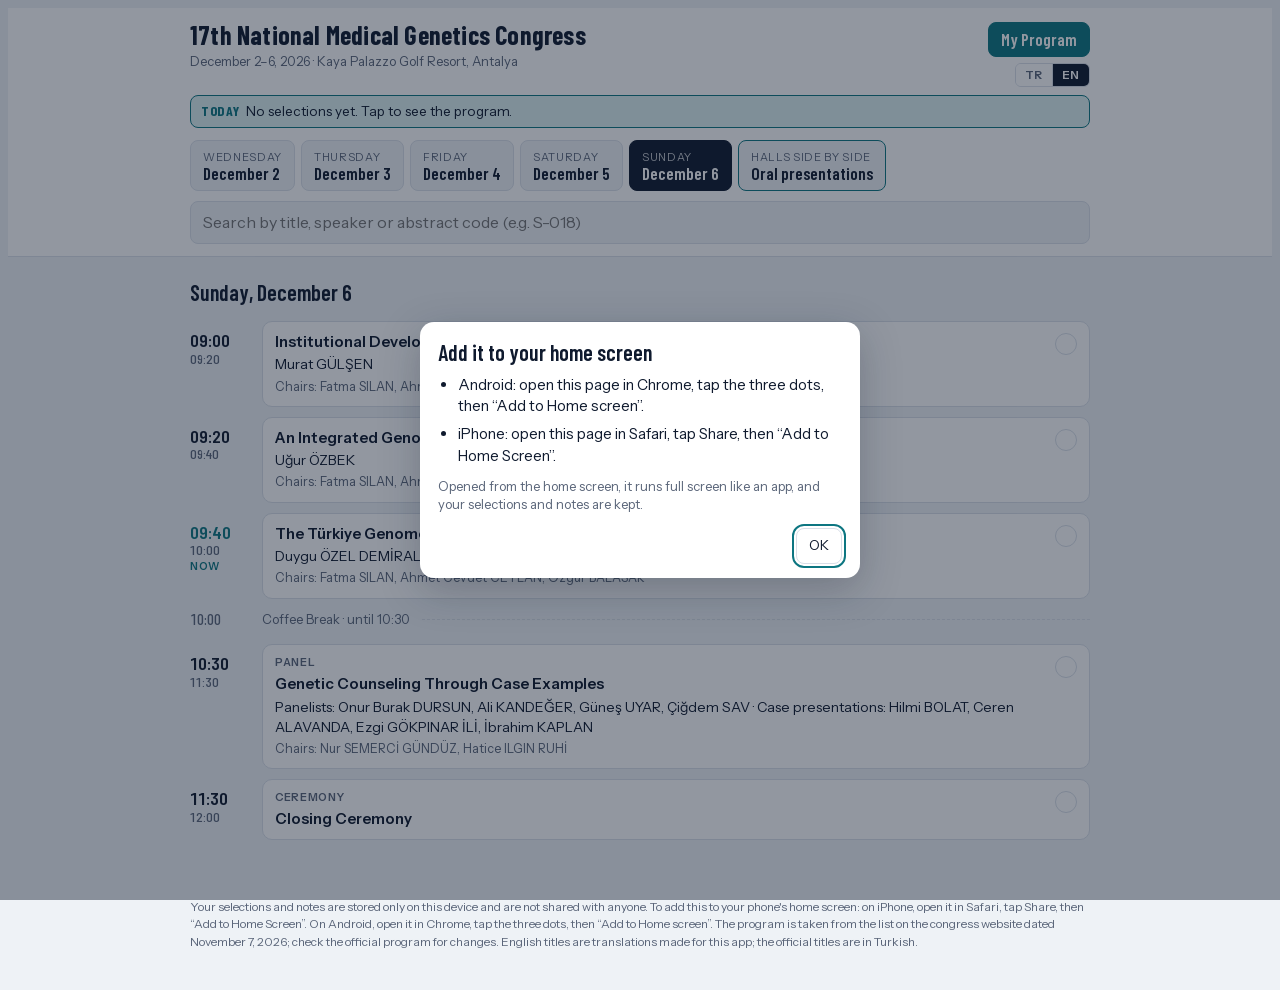
==== commit 2faebc78: "Yerel yazı tipleri, gizlilik politikası ve uygulama desteği - Barlow Condensed ve Instrument Sans ar" ====
--- a/index.html
+++ b/index.html
@@ -12,8 +12,7 @@
 <meta name="apple-mobile-web-app-status-bar-style" content="default">
 <meta name="theme-color" content="#0f1a2e">
 <meta name="color-scheme" content="light only">
-<link rel="preconnect" href="https://fonts.googleapis.com">
-<link rel="stylesheet" href="https://fonts.googleapis.com/css2?family=Barlow+Condensed:wght@500;600;700&family=Instrument+Sans:wght@400;500;600&display=swap">
+<link rel="stylesheet" href="fonts.css">
 <style>
 /* Layout: single reading column, sticky day tabs, time rail on the left, parallel sessions side by side */
 :root{
@@ -175,6 +174,9 @@
   .og .tt{font-size:13px;line-height:1.25;hyphens:auto}
   .og .pn{font-size:11.5px}
 }
+html.native button{-webkit-touch-callout:none;-webkit-user-select:none;user-select:none}
+html.native footer a{color:var(--accent)}
+button{-webkit-tap-highlight-color:transparent}
 @media (prefers-reduced-motion:reduce){*{transition:none!important}}
 </style>
 
@@ -581,6 +583,13 @@
   list.forEach(([title,pn],pos)=>{const id="S-"+String(n++).padStart(3,"0");TALKS[id]={id,no,d,salon,title,pn,pos};SESS[no].ids.push(id);});}})();
 const BYID={};M.forEach(x=>BYID[x.id]=x);
 
+// ---- iOS/Android uygulaması içinde mi? (Capacitor). Web'de bu kısımlar devre dışıdır.
+const CAP=window.Capacitor,NATIVE=!!(CAP&&CAP.isNativePlatform&&CAP.isNativePlatform());
+// Eklentiler adıyla kaydedilir (uygulama derlemesine eklenen capacitor.js sağlar)
+const NP=NATIVE?Object.fromEntries(["LocalNotifications","Preferences","Share","App","SplashScreen"].map(n=>{try{return[n,CAP.registerPlugin?CAP.registerPlugin(n):CAP.Plugins&&CAP.Plugins[n]];}catch(e){return[n,null];}})):{};
+if(NATIVE)document.documentElement.classList.add("native");
+// Kayıt: tarayıcı belleği + uygulamada sistemin silmediği yerel depolama (Preferences)
+function store(k,v){try{localStorage.setItem(k,v)}catch(e){}if(NATIVE&&NP.Preferences)NP.Preferences.set({key:k,value:v}).catch(()=>{});}
 const KEY="tgk2026-secim",TKEY="tgk2026-sekme",ODAYS=["3","4","5"];
 let sel=new Set(),tab="2",oralDay="3",q="";
 try{const r=JSON.parse(localStorage.getItem(KEY)||"[]");if(Array.isArray(r))r.forEach(i=>{if(BYID[i]||TALKS[i])sel.add(i)});}catch(e){}
@@ -589,11 +598,11 @@
 let persistAsked=false;
 const askPersist=()=>{if(persistAsked)return;persistAsked=true;
   try{const s=navigator.storage;if(s&&s.persist&&s.persisted)s.persisted().then(p=>p||s.persist()).catch(()=>{});}catch(e){}};
-const save=()=>{try{localStorage.setItem(KEY,JSON.stringify([...sel]))}catch(e){}if(sel.size)askPersist();};
+const save=()=>{try{store(KEY,JSON.stringify([...sel]))}catch(e){}if(sel.size)askPersist();planNotifs();};
 // Notlar: {id: metin}, yalnızca bu cihazda
 const NKEY="tgk2026-notlar";let notes={};
 try{const r=JSON.parse(localStorage.getItem(NKEY)||"{}");if(r&&typeof r==="object"&&!Array.isArray(r))notes=r;}catch(e){}
-const saveNotes=()=>{try{localStorage.setItem(NKEY,JSON.stringify(notes))}catch(e){}askPersist();};
+const saveNotes=()=>{try{store(NKEY,JSON.stringify(notes))}catch(e){}askPersist();};
 function setNote(id,v){v=String(v).trim();if(v)notes[id]=v;else delete notes[id];saveNotes();}
 // Türkiye saati (UTC+3, yaz saati yok). Kongre günü değilse null. Test için: ?now=3T09:10
 function nowTR(){
@@ -641,7 +650,10 @@
   calOk:"Takvim dosyası açıldı. Telefonunuz sorarsa \"Tümünü ekle\" deyin.",calErr:"Takvim dosyası bu görünümde açılamadı.",
   shareTitle:"TGK 2026 programım",copied:"Liste kopyalandı. WhatsApp ya da e-postaya yapıştırabilirsiniz.",copyManual:"Aşağıdaki metni seçip kopyalayın.",
   instT:"Telefonda ana ekrana eklemek için",instIos:"iPhone'da Safari, Paylaş, \"Ana Ekrana Ekle\".",instAnd:"Android'de Chrome, üç nokta, \"Ana ekrana ekle\".",
-  instWhy:"Ana ekrandan açtığınızda uygulama gibi tam ekran açılır, seçimleriniz ve notlarınız da kalıcı olur.",instGo:"Şimdi ekle",ok:"Tamam"
+  instWhy:"Ana ekrandan açtığınızda uygulama gibi tam ekran açılır, seçimleriniz ve notlarınız da kalıcı olur.",instGo:"Şimdi ekle",ok:"Tamam",
+  footerApp:"Seçimleriniz ve notlarınız yalnızca bu cihazda saklanır; kimseyle paylaşılmaz. Program, kongre web sitesindeki 7 Kasım 2026 tarihli listeden alınmıştır; değişiklikler için resmi programı kontrol edin.",privacy:"Gizlilik politikası",
+  remOn:"Hatırlatma açık · 10 dk önce",remOff:"Hatırlatma kapalı",remDenied:"Bildirim izni kapalı. Hatırlatmalar için: Ayarlar › TGK 2026 › Bildirimler.",
+  nTitle:(r,tm)=>`${tm} · ${r} · 10 dk sonra`
 },
 en:{
   title:"TGK 2026 Planner",h1:"17th National Medical Genetics Congress",sub:"December 2–6, 2026 · Kaya Palazzo Golf Resort, Antalya",
@@ -669,7 +681,10 @@
   calOk:"Calendar file opened. If your phone asks, choose “Add All”.",calErr:"The calendar file couldn't be opened here.",
   shareTitle:"My TGK 2026 program",copied:"List copied. You can paste it into WhatsApp or an email.",copyManual:"Select and copy the text below.",
   instT:"Add it to your home screen",instIos:"iPhone: open this page in Safari, tap Share, then “Add to Home Screen”.",instAnd:"Android: open this page in Chrome, tap the three dots, then “Add to Home screen”.",
-  instWhy:"Opened from the home screen, it runs full screen like an app, and your selections and notes are kept.",instGo:"Add now",ok:"OK"
+  instWhy:"Opened from the home screen, it runs full screen like an app, and your selections and notes are kept.",instGo:"Add now",ok:"OK",
+  footerApp:"Your selections and notes are stored only on this device and are not shared with anyone. The program is taken from the list on the congress website dated November 7, 2026; check the official program for changes. English titles are translations made for this app; the official titles are in Turkish.",privacy:"Privacy policy",
+  remOn:"Reminders on · 10 min before",remOff:"Reminders off",remDenied:"Notifications are turned off. To get reminders: Settings › TGK 2026 › Notifications.",
+  nTitle:(r,tm)=>`${tm} · ${r} · in 10 min`
 }};
 const T=k=>UI[lang][k];
 // İçerik çevirisi: başlıklar, salonlar, roller
@@ -758,9 +773,9 @@
   const cx=conflicts();
   if(!sel.size)return `<h2 class="dayhead">${T("mine")}</h2><div class="empty">${T("empty")}</div>`;
   let h=`<h2 class="dayhead">${T("mine")}</h2><div class="actions">
-    <button class="btn primary" id="cal">${T("cal")}</button>
+    ${NATIVE?`<button class="btn${remOn?" primary":""}" id="rem" aria-pressed="${remOn}">${remOn?T("remOn"):T("remOff")}</button>`:`<button class="btn primary" id="cal">${T("cal")}</button>`}
     <button class="btn" id="share">${T("share")}</button>
-    <button class="btn danger" id="clear">${T("clear")}</button><span class="note" id="msg"></span></div>`;
+    <button class="btn danger" id="clear">${T("clear")}</button><span class="note" id="msg">${NATIVE&&remOn&&notifDenied?T("remDenied"):""}</span></div>`;
   if(cx.size)h+=`<div class="cxsum">${T("cx")(cx.size)}</div>`;
   for(const D of DAYS){
     const rows=sorted(D.k);if(!rows.length)continue;
@@ -828,7 +843,8 @@
   document.getElementById("h1").textContent=T("h1");document.getElementById("sub").textContent=T("sub");
   document.getElementById("minelbl").textContent=T("mine");
   document.getElementById("q").placeholder=T("search");
-  document.getElementById("foot").textContent=T("footer");
+  const ft=document.getElementById("foot");ft.textContent=NATIVE?T("footerApp")+" ":T("footer");
+  if(NATIVE){const a=document.createElement("a");a.href="https://babazade-a.github.io/tgk2026/privacy.html";a.textContent=T("privacy");a.target="_blank";a.rel="noopener";ft.appendChild(a);}
   const lg=document.getElementById("lang");lg.setAttribute("aria-label",T("langAria"));
   lg.querySelectorAll("[data-lang]").forEach(b=>b.setAttribute("aria-pressed",b.dataset.lang===lang));
   if(!document.getElementById("install").hidden)installFill();
@@ -917,7 +933,7 @@
   document.getElementById("instOk").textContent=T("ok");
 }
 function installOpen(){installFill();document.getElementById("install").hidden=false;document.getElementById("instOk").focus();}
-function installClose(){document.getElementById("install").hidden=true;try{localStorage.setItem(IKEY,"1")}catch(e){}}
+function installClose(){document.getElementById("install").hidden=true;try{store(IKEY,"1")}catch(e){}}
 window.addEventListener("beforeinstallprompt",e=>{if(standalone()||installSeen())return;e.preventDefault();bip=e;
   const go=document.getElementById("instGo");if(go)go.hidden=false;});
 window.addEventListener("appinstalled",()=>{bip=null;installClose();});
@@ -928,21 +944,21 @@
 
 document.getElementById("lang").addEventListener("click",e=>{
   const b=e.target.closest("[data-lang]");if(!b||b.dataset.lang===lang)return;
-  lang=b.dataset.lang;try{localStorage.setItem(LKEY,lang)}catch(_){}
-  applyLang();render();
+  lang=b.dataset.lang;try{store(LKEY,lang)}catch(_){}
+  applyLang();render();planNotifs();
 });
 document.getElementById("tabs").addEventListener("click",e=>{
   const b=e.target.closest("[data-tab]");if(!b)return;tab=b.dataset.tab;
-  try{localStorage.setItem(TKEY,tab)}catch(_){}
+  try{store(TKEY,tab)}catch(_){}
   render();window.scrollTo(0,0);
 });
 document.getElementById("minebtn").addEventListener("click",()=>{
-  tab="mine";try{localStorage.setItem(TKEY,tab)}catch(_){}
+  tab="mine";try{store(TKEY,tab)}catch(_){}
   render();window.scrollTo(0,0);
 });
 view.addEventListener("click",e=>{
   const go=e.target.closest("[data-go]");
-  if(go){oralDay=go.dataset.go;tab="oral";try{localStorage.setItem(TKEY,tab)}catch(_){}render();window.scrollTo(0,0);return;}
+  if(go){oralDay=go.dataset.go;tab="oral";try{store(TKEY,tab)}catch(_){}render();window.scrollTo(0,0);return;}
   const od=e.target.closest("[data-oday]");
   if(od){oralDay=od.dataset.oday;render();return;}
   const rm=e.target.closest("[data-rm]");
@@ -963,8 +979,10 @@
     }catch(_){say(T("calErr"));}
     return;
   }
+  if(e.target.id==="rem"){remOn=!remOn;store(RKEY,remOn?"1":"0");planNotifs(true);render();return;}
   if(e.target.id==="share"){
     const txt=textList();
+    if(NATIVE&&NP.Share){NP.Share.share({title:T("shareTitle"),text:txt,dialogTitle:T("share")}).catch(()=>{});return;}
     if(navigator.share){navigator.share({title:T("shareTitle"),text:txt}).catch(()=>{});return;}
     try{navigator.clipboard.writeText(txt).then(()=>say(T("copied")),()=>{say(T("copyManual"));fallbackText(txt,act);});}
     catch(_){say(T("copyManual"));fallbackText(txt,act);}
@@ -983,22 +1001,78 @@
 document.getElementById("nowbar").addEventListener("click",e=>{
   const id=e.currentTarget.dataset.target,n=nowTR();
   if(id)tab="mine";else if(n)tab=n.d;
-  try{localStorage.setItem(TKEY,tab)}catch(_){}
+  try{store(TKEY,tab)}catch(_){}
   render();
   const r=id&&view.querySelector(`[data-mrow="${id}"]`);
   if(r){r.scrollIntoView({block:"center"});r.classList.add("flash");}else window.scrollTo(0,0);
 });
+// ---- Uygulama: yerel hatırlatma bildirimleri (seçilen her oturumdan 10 dk önce)
+const RKEY="tgk2026-hatirlatma";
+let remOn=true,notifDenied=false;try{remOn=localStorage.getItem(RKEY)!=="0";}catch(e){}
+// Oturum başlangıcı (Türkiye saati UTC+3) → zaman damgası
+const startMs=e=>Date.UTC(2026,11,+e.d,0,e.s-180);
+const notifId=id=>{let h=7;for(const c of id)h=(h*31+c.charCodeAt(0))|0;return Math.abs(h)%2000000000+1;};
+let planT=null;
+function planNotifs(now){if(!NATIVE||!NP.LocalNotifications)return;clearTimeout(planT);planT=setTimeout(doPlan,now?0:700);}
+async function doPlan(){
+  const LN=NP.LocalNotifications;
+  try{
+    const pend=await LN.getPending();
+    if(pend.notifications.length)await LN.cancel({notifications:pend.notifications.map(n=>({id:n.id}))});
+    if(!remOn||!sel.size)return;
+    let perm=await LN.checkPermissions();
+    if(perm.display!=="granted"&&perm.display!=="denied")perm=await LN.requestPermissions();
+    const denied=perm.display!=="granted";
+    if(denied!==notifDenied){notifDenied=denied;if(tab==="mine")render();}
+    if(denied)return;
+    // iOS en fazla 64 bekleyen bildirime izin verir: en yakın 60 tanesi planlanır, kalanlar uygulama açıldıkça eklenir
+    const soon=[...sel].map(entry).map(e=>({e,at:startMs(e)-600000})).filter(x=>x.at>Date.now()+5000).sort((a,b)=>a.at-b.at).slice(0,60);
+    if(!soon.length)return;
+    await LN.schedule({notifications:soon.map(({e,at})=>{const t=TALKS[e.id];
+      return{id:notifId(e.id),title:T("nTitle")(roomN(e.room),(e.approx?"~":"")+hm(e.s)),
+        body:t?t.id+" · "+tTitle(t):mTitle(BYID[e.id]),schedule:{at:new Date(at),allowWhileIdle:true},extra:{tgk:e.id}};})});
+  }catch(err){console.warn("bildirim planlanamadı",err);}
+}
+function openItem(id){
+  if(!id||!(BYID[id]||TALKS[id]))return;
+  tab="mine";store(TKEY,tab);render();
+  const r=view.querySelector(`[data-mrow="${id}"]`);if(r){r.scrollIntoView({block:"center"});r.classList.add("flash");}
+}
+async function nativeBoot(){
+  // Sistem depolamasındaki kayıtlar esas alınır (tarayıcı belleği silinmiş olabilir)
+  try{
+    const P=NP.Preferences,get=async k=>(await P.get({key:k})).value;
+    const [s0,n0,l0,r0,t0]=await Promise.all([KEY,NKEY,LKEY,RKEY,TKEY].map(get));
+    if(s0!=null){const a=JSON.parse(s0);if(Array.isArray(a)){sel=new Set(a.filter(i=>BYID[i]||TALKS[i]));try{localStorage.setItem(KEY,s0)}catch(e){}}}
+    else if(sel.size)P.set({key:KEY,value:JSON.stringify([...sel])});
+    if(n0!=null){const o=JSON.parse(n0);if(o&&typeof o==="object"&&!Array.isArray(o)){notes=o;try{localStorage.setItem(NKEY,n0)}catch(e){}}}
+    else if(Object.keys(notes).length)P.set({key:NKEY,value:JSON.stringify(notes)});
+    if(l0==="tr"||l0==="en")lang=l0;
+    if(r0==="0"||r0==="1")remOn=r0==="1";
+    if(!NOW0&&t0&&(t0==="mine"||t0==="oral"||DAYS.some(d=>d.k===t0)))tab=t0;
+    applyLang();render();
+  }catch(err){console.warn("kayıtlar okunamadı",err);}
+  const LN=NP.LocalNotifications;
+  if(LN){LN.addListener("localNotificationActionPerformed",ev=>openItem(ev&&ev.notification&&ev.notification.extra&&ev.notification.extra.tgk));}
+  if(NP.App){
+    NP.App.addListener("appStateChange",st=>{if(st.isActive){tick();planNotifs();}});
+    // Android geri tuşu: Programım/Sözlü bildirilerden güne dön, gün sekmesinde uygulamadan çık
+    NP.App.addListener("backButton",()=>{if(tab==="mine"||tab==="oral"){tab=(NOW0&&NOW0.d)||"2";store(TKEY,tab);render();window.scrollTo(0,0);}else NP.App.exitApp();});
+  }
+  planNotifs(true);
+}
 applyLang();
 render();
+if(NATIVE)nativeBoot();
 // Kongre gününde açılışta o an süren (ya da sıradaki) oturuma kaydır
 if(NOW0&&tab===NOW0.d){
   const r=view.querySelector(".row.live")||[...view.querySelectorAll("[data-row]")].find(el=>+el.dataset.se.split("|")[1]>NOW0.m);
   if(r)r.scrollIntoView({block:"center"});
 }
-if(!standalone()&&!installSeen())installOpen();
+if(!NATIVE&&!standalone()&&!installSeen())installOpen();
 setInterval(tick,30000);
 document.addEventListener("visibilitychange",()=>{if(!document.hidden)tick();});
-if("serviceWorker" in navigator&&location.protocol==="https:"&&!/claude/.test(location.hostname)){
+if(!NATIVE&&"serviceWorker" in navigator&&location.protocol==="https:"&&!/claude/.test(location.hostname)){
   try{navigator.serviceWorker.register("sw.js").catch(()=>{});}catch(_){}
 }
 </script>
--- a/fonts.css
+++ b/fonts.css
@@ -0,0 +1,103 @@
+/* Barlow Condensed ve Instrument Sans (SIL Open Font License), Google Fonts'tan yerel kopya: çevrimdışı çalışır, üçüncü tarafa istek gitmez. */
+@font-face {
+  font-family: 'Barlow Condensed';
+  font-style: normal;
+  font-weight: 500;
+  font-display: swap;
+  src: url(fonts/BarlowCondensed-500-latin-ext.woff2) format('woff2');
+  unicode-range: U+0100-02BA, U+02BD-02C5, U+02C7-02CC, U+02CE-02D7, U+02DD-02FF, U+0304, U+0308, U+0329, U+1D00-1DBF, U+1E00-1E9F, U+1EF2-1EFF, U+2020, U+20A0-20AB, U+20AD-20C4, U+2113, U+2C60-2C7F, U+A720-A7FF;
+}
+@font-face {
+  font-family: 'Barlow Condensed';
+  font-style: normal;
+  font-weight: 500;
+  font-display: swap;
+  src: url(fonts/BarlowCondensed-500-latin.woff2) format('woff2');
+  unicode-range: U+0000-00FF, U+0131, U+0152-0153, U+02BB-02BC, U+02C6, U+02DA, U+02DC, U+0304, U+0308, U+0329, U+2000-206F, U+20AC, U+2122, U+2191, U+2193, U+2212, U+2215, U+FEFF, U+FFFD;
+}
+@font-face {
+  font-family: 'Barlow Condensed';
+  font-style: normal;
+  font-weight: 600;
+  font-display: swap;
+  src: url(fonts/BarlowCondensed-600-latin-ext.woff2) format('woff2');
+  unicode-range: U+0100-02BA, U+02BD-02C5, U+02C7-02CC, U+02CE-02D7, U+02DD-02FF, U+0304, U+0308, U+0329, U+1D00-1DBF, U+1E00-1E9F, U+1EF2-1EFF, U+2020, U+20A0-20AB, U+20AD-20C4, U+2113, U+2C60-2C7F, U+A720-A7FF;
+}
+@font-face {
+  font-family: 'Barlow Condensed';
+  font-style: normal;
+  font-weight: 600;
+  font-display: swap;
+  src: url(fonts/BarlowCondensed-600-latin.woff2) format('woff2');
+  unicode-range: U+0000-00FF, U+0131, U+0152-0153, U+02BB-02BC, U+02C6, U+02DA, U+02DC, U+0304, U+0308, U+0329, U+2000-206F, U+20AC, U+2122, U+2191, U+2193, U+2212, U+2215, U+FEFF, U+FFFD;
+}
+@font-face {
+  font-family: 'Barlow Condensed';
+  font-style: normal;
+  font-weight: 700;
+  font-display: swap;
+  src: url(fonts/BarlowCondensed-700-latin-ext.woff2) format('woff2');
+  unicode-range: U+0100-02BA, U+02BD-02C5, U+02C7-02CC, U+02CE-02D7, U+02DD-02FF, U+0304, U+0308, U+0329, U+1D00-1DBF, U+1E00-1E9F, U+1EF2-1EFF, U+2020, U+20A0-20AB, U+20AD-20C4, U+2113, U+2C60-2C7F, U+A720-A7FF;
+}
+@font-face {
+  font-family: 'Barlow Condensed';
+  font-style: normal;
+  font-weight: 700;
+  font-display: swap;
+  src: url(fonts/BarlowCondensed-700-latin.woff2) format('woff2');
+  unicode-range: U+0000-00FF, U+0131, U+0152-0153, U+02BB-02BC, U+02C6, U+02DA, U+02DC, U+0304, U+0308, U+0329, U+2000-206F, U+20AC, U+2122, U+2191, U+2193, U+2212, U+2215, U+FEFF, U+FFFD;
+}
+@font-face {
+  font-family: 'Instrument Sans';
+  font-style: normal;
+  font-weight: 400;
+  font-stretch: 100%;
+  font-display: swap;
+  src: url(fonts/InstrumentSans-400-latin-ext.woff2) format('woff2');
+  unicode-range: U+0100-02BA, U+02BD-02C5, U+02C7-02CC, U+02CE-02D7, U+02DD-02FF, U+0304, U+0308, U+0329, U+1D00-1DBF, U+1E00-1E9F, U+1EF2-1EFF, U+2020, U+20A0-20AB, U+20AD-20C4, U+2113, U+2C60-2C7F, U+A720-A7FF;
+}
+@font-face {
+  font-family: 'Instrument Sans';
+  font-style: normal;
+  font-weight: 400;
+  font-stretch: 100%;
+  font-display: swap;
+  src: url(fonts/InstrumentSans-400-latin.woff2) format('woff2');
+  unicode-range: U+0000-00FF, U+0131, U+0152-0153, U+02BB-02BC, U+02C6, U+02DA, U+02DC, U+0304, U+0308, U+0329, U+2000-206F, U+20AC, U+2122, U+2191, U+2193, U+2212, U+2215, U+FEFF, U+FFFD;
+}
+@font-face {
+  font-family: 'Instrument Sans';
+  font-style: normal;
+  font-weight: 500;
+  font-stretch: 100%;
+  font-display: swap;
+  src: url(fonts/InstrumentSans-400-latin-ext.woff2) format('woff2');
+  unicode-range: U+0100-02BA, U+02BD-02C5, U+02C7-02CC, U+02CE-02D7, U+02DD-02FF, U+0304, U+0308, U+0329, U+1D00-1DBF, U+1E00-1E9F, U+1EF2-1EFF, U+2020, U+20A0-20AB, U+20AD-20C4, U+2113, U+2C60-2C7F, U+A720-A7FF;
+}
+@font-face {
+  font-family: 'Instrument Sans';
+  font-style: normal;
+  font-weight: 500;
+  font-stretch: 100%;
+  font-display: swap;
+  src: url(fonts/InstrumentSans-400-latin.woff2) format('woff2');
+  unicode-range: U+0000-00FF, U+0131, U+0152-0153, U+02BB-02BC, U+02C6, U+02DA, U+02DC, U+0304, U+0308, U+0329, U+2000-206F, U+20AC, U+2122, U+2191, U+2193, U+2212, U+2215, U+FEFF, U+FFFD;
+}
+@font-face {
+  font-family: 'Instrument Sans';
+  font-style: normal;
+  font-weight: 600;
+  font-stretch: 100%;
+  font-display: swap;
+  src: url(fonts/InstrumentSans-400-latin-ext.woff2) format('woff2');
+  unicode-range: U+0100-02BA, U+02BD-02C5, U+02C7-02CC, U+02CE-02D7, U+02DD-02FF, U+0304, U+0308, U+0329, U+1D00-1DBF, U+1E00-1E9F, U+1EF2-1EFF, U+2020, U+20A0-20AB, U+20AD-20C4, U+2113, U+2C60-2C7F, U+A720-A7FF;
+}
+@font-face {
+  font-family: 'Instrument Sans';
+  font-style: normal;
+  font-weight: 600;
+  font-stretch: 100%;
+  font-display: swap;
+  src: url(fonts/InstrumentSans-400-latin.woff2) format('woff2');
+  unicode-range: U+0000-00FF, U+0131, U+0152-0153, U+02BB-02BC, U+02C6, U+02DA, U+02DC, U+0304, U+0308, U+0329, U+2000-206F, U+20AC, U+2122, U+2191, U+2193, U+2212, U+2215, U+FEFF, U+FFFD;
+}
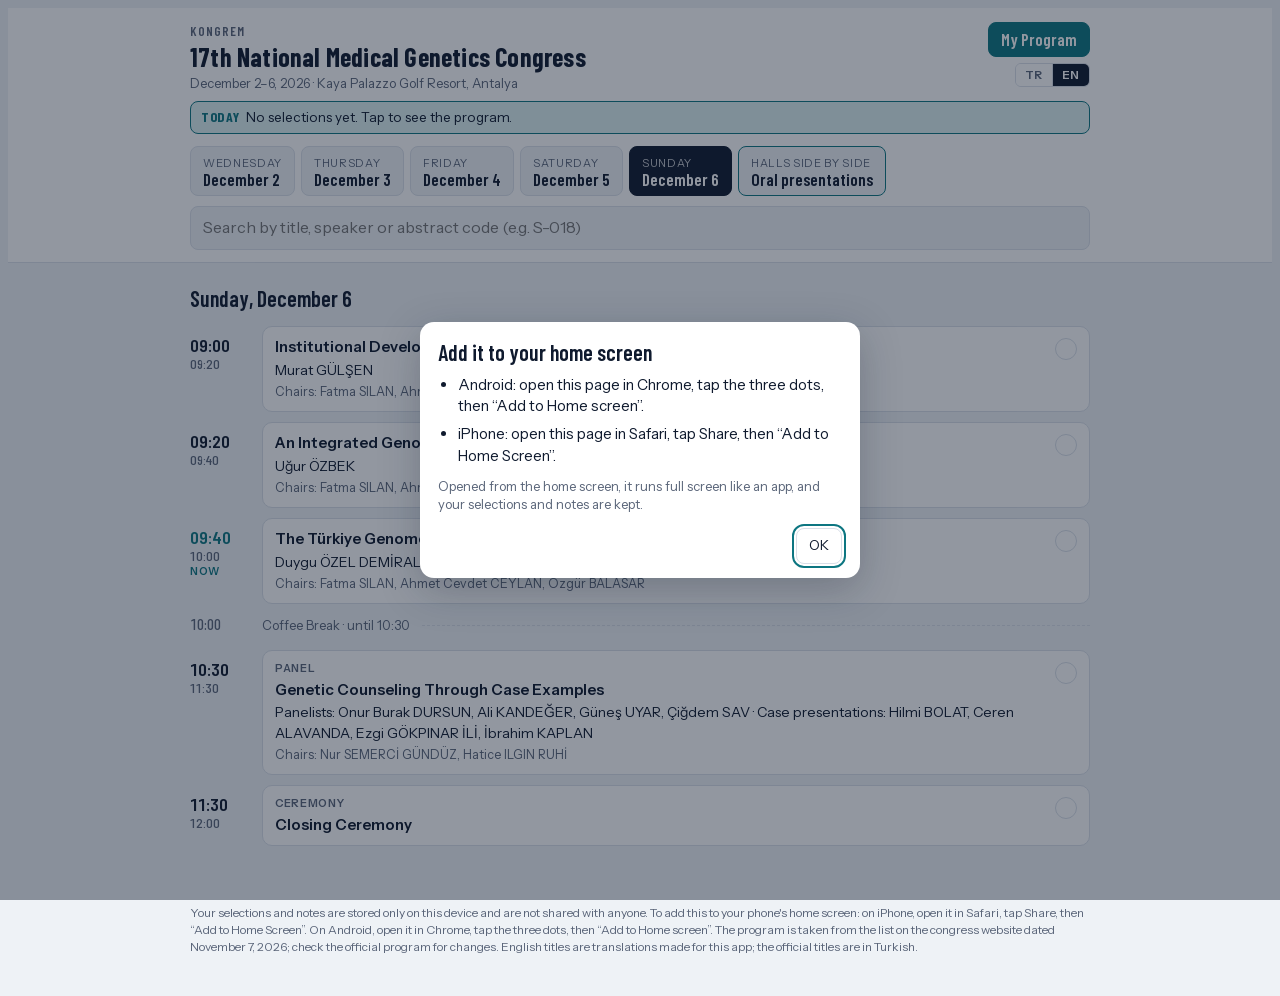
==== commit f4c10420: "Kongrem: kongre verisi ayrı dosyalara, çok kongreli yapı, güvenlik politikası - Program koddan çıktı" ====
--- a/index.html
+++ b/index.html
@@ -2,6 +2,8 @@
 <html lang="tr">
 <meta charset="utf-8">
 <meta name="viewport" content="width=device-width, initial-scale=1, viewport-fit=cover">
+<meta http-equiv="Content-Security-Policy" content="default-src 'self'; script-src 'self'; style-src 'self' 'unsafe-inline'; img-src 'self' data: blob:; font-src 'self'; connect-src 'self' https://babazade-a.github.io; worker-src 'self'; manifest-src 'self'; base-uri 'self'; form-action 'none'; object-src 'none'">
+<meta name="referrer" content="no-referrer">
 <title>TGK 2026 Planlayıcı</title>
 <meta name="claude:viewport-fit-sides" content="cover">
 <link rel="manifest" href="manifest.webmanifest">
@@ -35,6 +37,10 @@
 .minebtn[aria-pressed="true"]{background:var(--ink);border-color:var(--ink);color:var(--surface)}
 .minebtn .badge{min-width:20px;box-sizing:border-box;padding:2px 6px;border-radius:999px;background:var(--surface);color:var(--ink);font-size:14px;text-align:center}
 .minebtn .badge[hidden]{display:none}
+.kmark{display:block;font:inherit;font-family:var(--display);font-size:13px;font-weight:600;letter-spacing:.08em;text-transform:uppercase;color:var(--accent);background:none;border:0;padding:0;margin:0 0 3px;cursor:pointer}
+.kmark:disabled{cursor:default;color:var(--muted)}
+.clist{display:grid;gap:10px}
+.cpick{padding-right:12px}
 .hright{flex:0 0 auto;display:flex;flex-direction:column;align-items:flex-end;gap:6px}
 /* TR / EN seçici */
 .lang{display:inline-flex;border:1px solid var(--line);border-radius:6px;overflow:hidden}
@@ -184,6 +190,7 @@
   <div class="wrap" id="hwrap">
     <div class="top">
       <div class="brand">
+        <button type="button" class="kmark" id="kmark" disabled>Kongrem</button>
         <h1 id="h1">17. Ulusal Tıbbi Genetik Kongresi</h1>
         <p id="sub">2–6 Aralık 2026 · Kaya Palazzo Golf Resort, Antalya</p>
       </div>
@@ -208,871 +215,4 @@
   </div>
 </div>
 
-<script>
-const DAYS=[{k:"2",l:"2 Aralık",w:"Çarşamba"},{k:"3",l:"3 Aralık",w:"Perşembe"},{k:"4",l:"4 Aralık",w:"Cuma"},{k:"5",l:"5 Aralık",w:"Cumartesi"},{k:"6",l:"6 Aralık",w:"Pazar"}];
-// id, day, start, end, type, title, speaker, moderators, room
-const M=[
-["p2-1","2","14:15","15:00","cer","Açılış","Taha BAHSİ",""],
-["p2-2","2","15:00","16:00","conf","İnsan Pangenomu ve Karmaşık Genetik Varyasyon","Evan EICHLER","Taha BAHSİ, Mehmet Ali ERGÜN","","Açılış Konferansı I"],
-["b2-1","2","16:00","16:30","break","Kahve Molası"],
-["p2-3","2","16:30","16:45","talk","PIK3CA'yı Hedeflemek: Meme Kanserinden Başlayan Hedefe Yönelik Tedavinin Hikâyesi","Nuri KARADURMUŞ","İlter GÜNEY, Timuçin ÇİL, Kanay YARARBAŞ"],
-["p2-4","2","16:45","17:30","talk","Tek Bir Hastadan ABD FDA Onaylı İlaca: Aşırı Büyüme Sendromu ve Vasküler Malformasyonlar İçin İlaç Yeniden Konumlandırmasının Hikâyesi","Guillaume CANAUD","İlter GÜNEY, Timuçin ÇİL, Kanay YARARBAŞ"],
-["p2-5","2","17:30","18:00","sym","Uydu Sempozyumu: Roche","","Ayça AYKUT, Özlem ANLAŞ"],
-["p2-6","2","18:00","18:45","talk","Proje Sunumları","Arda ÇETİNKAYA, Mert KAYA, Selma ÇAKMAK","Volkan BALTACI, Gülay Güleç CEYLAN, Şule ALTINER"],
-
-["p3-1","3","09:00","09:15","talk","Siliopati Araştırmalarının Erken Dönemi: Silia Biyolojisinden İnsan Fenotiplerine","Umut ALTUNOĞLU","Gökay BOZKURT, Deniz TORUN, Esra ARSLAN ATEŞ"],
-["p3-2","3","09:15","10:00","talk","Silianın Genişleyen Dünyası: Nadir Mendelyen Hastalıklar ve Ötesi","Brunella FRANCO","Gökay BOZKURT, Deniz TORUN, Esra ARSLAN ATEŞ"],
-["b3-1","3","10:00","10:30","break","Kahve Molası"],
-["p3-3","3","10:30","10:45","talk","Hastanın Bize Anlattıkları: Fenotipten Genoma","Kadri KARAER","Oya UYGUNER, Nüket YÜRÜR KUTLAY, Aslı SUBAŞIOĞLU"],
-["p3-4","3","10:45","11:30","talk","Genotipten Klinik Öneme: Genomik Çağda Nadir Sendromların Tanımlanması","Sofia DOUZGOU HOUGE","Oya UYGUNER, Nüket YÜRÜR KUTLAY, Aslı SUBAŞIOĞLU"],
-["p3-5","3","11:30","12:00","sym","Uydu Sempozyumu: Invitrotek","","Ebru MARZİOĞLU ÖZDEMİR, Ceren Damla DURMAZ"],
-["p3-6","3","12:00","12:30","sel","Seçilmiş Sözlü Bildiriler","","Sırrı ÇAM, Filiz ÖZEN, Pınar ATA"],
-["b3-2","3","12:30","14:00","break","Öğle Yemeği"],
-["p3-7","3","14:00","15:00","conf","Mozaikler ve Mutasyonlar: Geçmiş ve Bugün","Dian DONNAI","Hülya KAYSERİLİ, Dijana PLASESKA-KARANFILSKA","","Açılış Konferansı II"],
-["p3-8","3","15:00","15:30","sym","Uydu Sempozyumu: Lidya Genomik","","Ayberk TÜRKYILMAZ, Muhsin ELMAS"],
-["b3-3","3","15:30","16:00","break","Kahve Molası"],
-["p3-9","3","16:00","16:45","talk","Yeni Nesil Fenotipleme","Milan MACEK","Hakan GÜRKAN, Asude DURMAZ, Rasime KALKAN"],
-["p3-10","3","16:45","17:30","talk","Perrault Sendromu: Klinik ve Moleküler Açıdan Heterojen Ultra Nadir Bir Durumun Karakterizasyonu","William NEWMAN","Hakan GÜRKAN, Asude DURMAZ, Rasime KALKAN"],
-["p3-11","3","17:30","18:00","sym","Uydu Sempozyumu: Phitech","","Hanife SAAT, Abdullah İhsan GÜRLER"],
-["c3-1","3","18:00","19:00","course","Prenatal Tanı Kursu: NIPT","Meral YIRMIBEŞ KARAOĞUZ (Kurs Başkanı), Sinem KOCAGİL, İsmihan Merve ÖZTÜRK","","Salon 1"],
-["c3-2","3","18:00","19:00","course","Dismorfoloji Kursu I","Ferda PERÇİN (Kurs Başkanı), Alper GEZDİRİCİ, Tuba KALAYCI","","Salon 2"],
-["c3-3","3","18:00","19:00","course","Varyant Analizi Kursu: WES, WGS","Mehmet Ali ERGÜN (Kurs Başkanı), Akif AYAZ, Zafer YÜKSEL","","Salon 3"],
-
-["p4-1","4","09:00","09:15","talk","Tıbbi Genetikte Tanı Yöntemlerinin Evrimi","Zafer YÜKSEL","Serdar CEYLANER, Ahmet DURSUN, Ozan ÇETİN"],
-["p4-2","4","09:15","10:00","talk","Uzun Okuma Dizileme: Tıbbi Genetikte Yeni Bir Standart","Christian GILISSEN","Serdar CEYLANER, Ahmet DURSUN, Ozan ÇETİN"],
-["b4-1","4","10:00","10:30","break","Kahve Molası"],
-["p4-3","4","10:30","10:45","talk","Multifaktöriyel Hastalıklarda Poligenik Risk Skorlaması","Gözde YEŞİL","Munis DÜNDAR, Abdulgani TATAR, Zerrin YILMAZ ÇELİK"],
-["p4-4","4","10:45","11:30","talk","Karmaşık ve Kantitatif Özelliklerin İncelenmesinde Genetik İzolatların Kullanımı","Paolo GASPARINI","Munis DÜNDAR, Abdulgani TATAR, Zerrin YILMAZ ÇELİK"],
-["p4-5","4","11:30","12:00","sym","Uydu Sempozyumu: ATQ","","Pelin ÖZYAVUZ ÇUBUK, Sinem YALÇINTEPE"],
-["p4-6","4","12:00","12:30","sel","Seçilmiş Sözlü Bildiriler","","Burak DURMAZ, Nadir KOÇAK, Alperhan ÇEBİ"],
-["b4-2","4","12:30","14:00","break","Öğle Yemeği"],
-["p4-7","4","14:00","15:00","conf","Nadir Hastalık Tanısında Çoklu Omikler","Stephen MONTGOMERY","Mehmet ALİKAŞİFOĞLU, Haluk AKIN","","Açılış Konferansı III"],
-["p4-8","4","15:00","15:30","sym","Uydu Sempozyumu: Sophia","Nicola NORMANNO","Saadettin KILIÇKAP, Cengiz YAKICIER"],
-["b4-3","4","15:30","16:00","break","Kahve Molası"],
-["p4-9","4","16:00","16:15","talk","Karyotipten Genoma: Yapısal Varyasyonların Hikâyesi","Altuğ KOÇ","Oğuz ÇİLİNGİR, Sehime Gülsün TEMEL, Esra TUĞ"],
-["p4-10","4","16:15","17:00","talk","Yapısal Genomiğin Klinik Korelasyonları","Gunnar DOUZGOU HOUGE","Oğuz ÇİLİNGİR, Sehime Gülsün TEMEL, Esra TUĞ"],
-["p4-11","4","17:00","17:30","sym","Uydu Sempozyumu: Özgün Kimya","",""],
-["c4-1","4","18:00","19:00","course","Prenatal Tanı Kursu: Prenatal Mikroarray","Birsen KARAMAN (Kurs Başkanı), Erhan PARILTAY, Oğuzhan BAHADIR","","Salon 1"],
-["c4-2","4","18:00","19:00","course","Dismorfoloji Kursu II","Hülya KAYSERİLİ (Kurs Başkanı), Büşranur ÇAVDARLI, Abdullatif BAKIR","","Salon 2"],
-["c4-3","4","18:00","19:00","course","Varyant Analizi Kursu: Likit Biyopsi ve Miyeloid NGS","Ajlan TÜKÜN (Kurs Başkanı), Özge ÖZALP, Özge ÖZER KAYA","","Salon 3"],
-
-["p5-1","5","09:00","09:15","talk","Morfolojik Remisyondan Moleküler Remisyona: AML'de MRD Kavramının Evrimi","Sinem ÇİVRİZ","Ajlan TÜKÜN, Feride İffet ŞAHİN, Beyhan DURAK ARAS"],
-["p5-2","5","09:15","10:00","talk","Mutasyona Özgü MRD ile AML Yönetimi","Mark J. LEVIS","Ajlan TÜKÜN, Feride İffet ŞAHİN, Beyhan DURAK ARAS"],
-["b5-1","5","10:00","10:30","break","Kahve Molası"],
-["p5-3","5","10:30","11:00","sym","Uydu Sempozyumu: EYS Medikal","","Yunus Kasım TERZİ, Özlem SEZER"],
-["p5-4","5","11:00","11:30","sel","Seçilmiş Sözlü Bildiriler","","Yusuf TUNCA, Özden ALTIOK CLARK, Aslıhan KİRAZ"],
-["p5-5","5","11:30","12:30","talk","Sağlık Bakanlığı ve Sosyal Güvenlik Kurumu Oturumu","","Emin KARACA, Selman YILDIRIM, Berk ÖZYILMAZ"],
-["b5-2","5","12:30","13:30","break","Öğle Yemeği"],
-["p5-6","5","13:30","14:00","talk","Tek Hücre Transkriptomiğinin Hipoteze Dayalı Preklinik Araştırmalara Entegrasyonu","Volkan ERGİN","Rıdvan Seçkin ÖZEN, Hilmi TOZKIR, Güven TOKSOY"],
-["p5-7","5","14:00","14:30","talk","Türkiye'de CAR-T Deneyimleri","Ahmet Kürşad GÜNEŞ","Rıdvan Seçkin ÖZEN, Hilmi TOZKIR, Güven TOKSOY"],
-["p5-8","5","14:30","15:00","sym","Uydu Sempozyumu: Illumina","Massimo DELLEDONNE","Okay ÇAĞLAYAN, İbrahim ŞAHİN"],
-["b5-3","5","15:00","15:30","break","Kahve Molası"],
-["p5-9","5","15:30","16:30","talk","Umudun Ötesinde: Tıbbi Bir Buluşun Arkasındaki Hikâye","","Taha BAHSİ, Mustafa ÖZDOĞAN, Musa KARAKÜKCÜ"],
-["c5-1","5","17:00","18:00","course","Prenatal Tanı Kursu: Tek Gen","Sevilhan ARTAN (Kurs Başkanı), Ayça AYKUT, Gülsüm KAYHAN","","Salon 1"],
-["c5-2","5","17:00","18:00","course","Dismorfoloji Kursu III","Kadri KARAER (Kurs Başkanı), Elif YILMAZ GÜLEÇ, Evren GÜMÜŞ","","Salon 2"],
-["c5-3","5","17:00","18:00","course","Varyant Analizi Kursu: Kalıtsal ve Somatik","Cengiz YAKICIER (Kurs Başkanı), Aslı Ece SOLMAZ, Haktan Bağış ERDEM","","Salon 3"],
-
-["p6-1","6","09:00","09:20","talk","Türkiye'de Nadir Hastalıklar Alanında Kurumsal Gelişim: Bugüne Kadarki Yolculuk","Murat GÜLŞEN","Fatma SILAN, Ahmet Cevdet CEYLAN, Özgür BALASAR"],
-["p6-2","6","09:20","09:40","talk","Nadir ve Tanısız Hastalıklara Entegre Genomik Yaklaşım","Uğur ÖZBEK","Fatma SILAN, Ahmet Cevdet CEYLAN, Özgür BALASAR"],
-["p6-3","6","09:40","10:00","talk","Türkiye Genom Projesi","Duygu ÖZEL DEMİRALP","Fatma SILAN, Ahmet Cevdet CEYLAN, Özgür BALASAR"],
-["b6-1","6","10:00","10:30","break","Kahve Molası"],
-["p6-4","6","10:30","11:30","panel","Vaka Örnekleriyle Genetik Danışmanlık","Panelistler: Onur Burak DURSUN, Ali KANDEĞER, Güneş UYAR, Çiğdem SAV · Vaka sunumları: Hilmi BOLAT, Ceren ALAVANDA, Ezgi GÖKPINAR İLİ, İbrahim KAPLAN","Nur SEMERCİ GÜNDÜZ, Hatice ILGIN RUHİ"],
-["p6-5","6","11:30","12:00","cer","Kapanış","",""]
-].map(a=>({id:a[0],d:a[1],s:a[2],e:a[3],t:a[4],title:a[5],sp:a[6]||"",mod:a[7]||"",room:a[8]||"Ana salon",sub:a[9]||""}));
-
-// session no, day, salon, chairs, talks [title, presenter]
-const OS=[
-[1,"3","Salon 2","Ebru MARZİOĞLU ÖZDEMİR, Ayberk TÜRKYILMAZ",[
-["Sporadik Parkinson Hastalığında RFC1 Tekrar Artışları ve Motif Heterojenitesi: Hasta-Kontrol Karşılaştırması","İlayda Sönmez Baki"],
-["Otizm Spektrum Bozukluklarının Genetiğinde Kopya Sayısı Varyasyonlarının Değerlendirilmesi","Semih Keleş"],
-["Heterozigot PRKN Bulgusundan Biallelik Tanıya: Optik Genom Haritalamanın Katkısı","Esma Ertürkmen Aru"],
-["Farklı Klinik Prezantasyonlarla Başvuran İki Olguda 17q12 Mikrodelesyonu: NGS Tabanlı CNV Analizinin Tanısal Katkısı","Afra Berilhan Biçkici"],
-["Investigation of Urea Cycle Defect Genes in Parkinson's Disease: A Retrospective Cohort Study","Sezin Canbek"],
-["Herediter Ataksi Şüphesi Olan 327 Hastada Spinoserebellar Ataksi Alt Tiplerinin Dağılımı ve İleri Moleküler Genetik Testlerin Tanısal Katkısı","Delil Serhat Yiğit"],
-["Parkinson Endikasyonu ile Yapılan Genetik Test Sonuçlarımız: 2018–2026 Tek Merkez Deneyimi","Ömer Faruk Karaçorlu"]]],
-[2,"3","Salon 3","Deniz TORUN, Çağrı DOĞAN",[
-["GeneNode: Ulusal Genomik Araştırma Ağı ve Uluslararası Çağrı Takip Platformu","Ayşe Gürel"],
-["Karyoview: A Novel Comprehensive Ideogram Generator Website Integrated with Chromamind (AI) for Chromosomal Rearrangements in Malignancies Including Hematologic Malignancies","Filiz Köroğlu"],
-["Model-Threshold Agreement (MTA): A Soft-Margin Ensemble Framework for Phenotype-Overlap Classification","Mustafa Tarık Alay"],
-["Prematüre Retinopatisinde Poligenik Risk Skoruyla Genetik Yatkınlığın Değerlendirilmesi","Tuba Uğurlu Er"],
-["Genetik Sendromların Ön Tanısında Yapay Zekâ Performansı: Yenidoğan Yoğun Bakım Vakaları Üzerine Bir Çalışma","Kerim Üzümcü"],
-["Dizide Uzak, Yapıda Yakın: SCN2A Varyantlarının Üç Boyutlu Konumu ile Hasta Fenotipleri Arasındaki İlişki","Hüseyin Saylam"],
-["Kanonik Translasyonun Ötesinde: smORF İlişkili Protein Kodlayan Transkriptlerde miRNA Hedef Mimarisinin Karşılaştırmalı Analizi","Hasan Çağlak"]]],
-[3,"3","Salon 4","Ece KESKİN, Semih AŞIKOVALI",[
-["Kopya Sayısı Değişimlerinde Dinamik Yorumlama: Yeniden Analizin Tanısal ve Klinik Katkısı","Derya Hazal Özbakır"],
-["Tüm Ekzom Dizileme Yönteminde Tanısal Verimin Artırılması ve Reanaliz İçin Olgu Önceliklendirme Kriterlerinin Tanımlanması","Gökçen Özbek Kanat"],
-["Varyant Patojenite Sınıflandırmasında AlphaGenome AVI Skorunun Diğer in silico Tahmin Araçlarıyla Karşılaştırılması","Yeşim Berçin"],
-["Calibration of AlphaGenome and SpliceAI2 for PP3/BP4 Evidence Across Coding and Noncoding Variants","Yarkın Dolaş"],
-["SpliceAI for Windows: SpliceAI İçin Yerel Çalışan Bir Masaüstü Uygulaması","Mustafa Mert Aydın"],
-["AllPrime: Varyant Koordinatından Özgüllük Taramasına Uçtan Uca Primer Tasarım ve Değerlendirme Uygulaması","Eren Kılınç"],
-["RET VUS Re-analysis in a Clinical Cohort: Integrating ACMG Criteria with Phenotypic Data","Taha Safa Gökçe"]]],
-[4,"3","Salon 5","Tülay TOS, Fahrettin DUYMUŞ",[
-["Kronik Lenfositik Lösemide İmmünogenetik ve Genomik Bulguların Bütünleşik Değerlendirilmesi ve Olumsuz Prognostik Belirteçlerin Dağılımı","Engin Altundağ"],
-["Hormon Reseptörü Pozitif Meme Kanseri Olgularında Somatik PIK3CA Varyantlarının Değerlendirilmesi: Tek Merkez Deneyimi","Emine İpek Ceylan"],
-["MMR İmmünohistokimya Bulguları ve Fragman Analiziyle Elde Edilen MSI Sonuçlarının Birlikte Değerlendirilmesi: Tek Merkez Deneyimi","Dilek Özata Aksoy"],
-["Kayıp Klonu Ararken: Allojenik Nakil Sonrası Santral Sinir Sisteminde Yakalanan FLT3-ITD Pozitif AML","Fethiye Esenkaya"],
-["Evaluation of the Somatic Variant Profile by Next-Generation Sequencing in Non-Small Cell Lung Cancer: A Single-Center Experience of 225 Cases","Pelin Ercoşkun"],
-["Miyeloid Neoplazilerde Hedefli Yeni Nesil Dizileme Bulgularının Klinik, Konvansiyonel Moleküler ve Sitogenetik Verilerle Bütünleşik Değerlendirilmesi","Umut Can Tekbaş"],
-["JAK2 V617F Mutant Miyeloproliferatif Neoplazi Hastalarının Eşlik Eden Moleküler Varyantlarının Klinik ve Patolojik Korelasyonu: Tek Merkez Deneyimi","Mustafa Altan"]]],
-[5,"3","Salon 6","Ozan ÇETİN, Sezin CANBEK",[
-["Prostat Kanserinde Germline Varyant Spektrumu ve Yalın Aile Öyküsü Değerlendirmesi: 250 Hastalık Türkiye Kohortu","Zeynep Özdemir Pehlivan"],
-["Çoklu Primer Kanserli Hastalarda Herediter Risk: Genetik Spektrum, Tanısal Verim ve Klinik Belirleyiciler","Sultan Kevser Gangal"],
-["Herediter Kanser Paneli ile Saptanan Germline RET Varyantlarının Dağılımı ve Hastaların Klinik Özellikleri","Özgenur Özen Özkan"],
-["Herediter Kanser Olgularında Genişletilmiş Gen Paneli ile Yeniden Analizin Tanısal Katkısı","Asiye Sevde Can"],
-["Somatik Yeni Nesil Dizileme Analizinde Varyant Allel Frekansı ≥%30 Saptanan Kanser Hastalarında Germline Doğrulama Testlerinin Değerlendirilmesi ve Somatik-Germline Uyumsuzluklarının İncelenmesi: Necmettin Erbakan Üniversitesi Deneyimi","Selen Özata"],
-["Herediter Kanser Kohortunda En Sık Görülen Germline CHEK2 Varyantları: Varyant Spektrumu, Klinik Fenotip ve Meme Kanseri Özellikleri","Veysel Atasoy"],
-["ACMG Sekonder Bulgu Listesine Eklenebilecek Kanser Yatkınlık Genleri: Patojenik Varyant Sıklığı ve Kademeli Değerlendirme","Sultan Buse Türk"],
-["FH Geninde Germline Varyant Saptanan Olgularda Moleküler ve Klinik Spektrum: 20 Olguluk Seri","Ezgi Çevik Demir"]]],
-[6,"3","Salon 7","Burak DURMAZ, Özge ÖZER KAYA",[
-["Monokoryonik Monoamniyotik İkiz Gebelikte Mozaik İnterstisyel 18q21.2–q22.1 Delesyonu: Prenatal Fenotipik Bulgular ve Genetik Danışmanlıkta Karşılaşılan Güçlükler","Atakan Deniz"],
-["Deepening of Prenatal Genetic Diagnosis: From Karyotyping to Microarray and Molecular Testing","Simge Tuana Ay Öner"],
-["Fetal Kayıpların Genetik Tanısında Ekzomik Otopsi Yaklaşımı","Mertcan Tan"],
-["Prenatal Tanı Amacıyla Elde Edilen Örneklerin Sitogenetik ve Moleküler Genetik Sonuçlarının Retrospektif Olarak Değerlendirilmesi","Zeynep Nur Paralı"],
-["Emanuel Sendromu: Prenatal ve Postmortem Fenotipik Spektrumun Dört Olgu Üzerinden Değerlendirilmesi","Olida Çeçen"],
-["Diagnostic Spectrum and Yield of Invasive Prenatal Testing: From Conventional Cytogenetics to Chromosomal Microarray and Clinical Exome Sequencing","Cemal Onur Onaran"],
-["Diagnostic Confirmation of NIPT in Fetal Numerical Chromosomal Abnormalities: Single-Center Validation via Invasive Diagnostic Methods","Aleyna Emeksiz"]]],
-[7,"4","Salon 2","Aslı Ece SOLMAZ, Serhat SEYHAN",[
-["Confirmation of Structural Chromosomal Anomalies Detected by Non-Invasive Prenatal Testing with Prenatal Microarray and Karyotyping: A Single-Center Experience","Zeynep Nergiz Sarıçiçek"],
-["Multipl Konjenital Anomalili Fetüslerde Postmortem Muayene Bulguları Eşliğinde Kromozomal Mikroarray ve WES Deneyimlerimiz","Fatih Ahmet Yürekli"],
-["Düşük Materyallerinde QF-PCR ile STR Lokuslarında Monoallelik Patern Saptanan Olguların Değerlendirmesi","Abdullah İsa Bulat"],
-["Gebelik Kayıplarında Düşük Materyallerinin Sitogenetik Anomali Oranlarının Değerlendirilmesi: 5 Yıllık Tek Merkez Deneyimi","Taha Mustafa Solmaz"],
-["Anomali Tipine Göre Non-İnvaziv Prenatal Testin Pozitif Prediktif Değeri: Tek Merkez Deneyimi","Oğuz Dülger"],
-["TNRC18 Dysfunction Disrupts Ciliogenesis and Contributes to Congenital Heart Disease","Nurdeniz Nalbant"],
-["Exploring the Potential Role of MTMR8 in Ciliogenesis","Nida Nur Öner"]]],
-[8,"4","Salon 3","Gözde YEŞİL, Mustafa DOĞAN",[
-["Beyond Balanced Translocations: Uncovering Disease-Relevant Gene Disruptions by Optical Genome Mapping","Merve Kaysin"],
-["Ekzom Dizileme Sonrası Tanı Alamayan Nörogelişimsel Bozukluğu Olan Hastalarda Uzun Okumalı Genom Dizilemenin Tanıya Katkısı","Muhammed Fatih Mulayım"],
-["Kromozomal Mikroarray Analizi Verilerinin Retrospektif Olarak Genotip ve Fenotip Bazlı Değerlendirilmesi","Levent Paralı"],
-["Tüm Ekzom Dizileme ile Tanı Konulamayan Olgularda Tüm Genom Dizileme ve Transkriptomik Yaklaşım","İpek Şahin"],
-["Cinsiyet Gelişim Bozukluklarında Klinik Ekzom Dizileme Analizi: Tek Merkezli Retrospektif Çalışma","Onur Hanoğlu"],
-["Monogenik Hastalık Düşünülen ve Ekzom Dizileme Yöntemiyle Patojenik Varyant Saptanamayan Hastalarda Transkriptom Analizi","Tarık Düzenli"],
-["Tanı Konulamayan Nörogelişimsel Bozukluğa Sahip Vakalarda RNA-Seq'in Tamamlayıcı Rolü","Rüveyda Nur İz"]]],
-[9,"4","Salon 4","Gülsüm KAYHAN, Hanife SAAT",[
-["İskemik İnme Vakalarındaki Diyagnostik/Prognostik miRNA Ekspresyon Profillerinin Trombüs Materyalinde Belirlenmesi","Efsun Tosumoğlu"],
-["Transcriptomic Profiling of TFE3 Gain-of-Function Validates CLEAR Network Upregulation and Identifies mTORC1 and TCR Signaling Pathways as Potential Therapeutic Targets","Alp Peker"],
-["Parkinson Hastalığında Gen Ekspresyonunun Ötesinde: İzoform Kullanım Değişiklikleri","Oya Demirkaya"],
-["Meme Kanseri Hücrelerinde PhoCl2c-Bid Tabanlı Optogenetik Apoptoz Kontrolü","Hasan Çağlak"],
-["Meme Kanserinde Patojen Uyarımı Sonrası TLR4 ve Endoplazmik Retikulum Stresi Arasındaki Moleküler Çapraz Etkileşim","Muhammed Emin Sarı"],
-["Ailesel Akdeniz Ateşi Hastalarında ALPK1 Geni Ekspresyon Seviyelerinin Değerlendirilmesi","Büşra Yılmaz"],
-["Kanser Genomunun Aşil Topuğu: CpG-Bağımlı Arginin Kırılganlığı ve Paralog Tamponlama Dinamikleri","Sakine Dirikolu Buğrul"]]],
-[10,"4","Salon 5","Altuğ KOÇ, Kenan DELİL",[
-["Genetik Olarak Açıklanamayan 46,XY Cinsiyet Gelişim Bozukluklarında Optik Genom Haritalama: Tanısal Verim ve Klinik Değer","Uğur Cem Yılmaz"],
-["Nonsendromik Retinal Distrofilerin Mutasyon Spektrumunun Yeni Nesil Dizileme Yöntemi ile İncelenmesi","Fatma Zehra Yalçın"],
-["Uzun QT Sendromu Ön Tanılı Hastalarda Çoklu Gen Paneli ile Saptanan Varyant Spektrumu: Tek Merkez Deneyimi","Sılanur Uğur"],
-["LARP7 ile İlişkili Alazami Sendromunun Klinik ve Moleküler Spektrumunun Genişletilmesi: Beş Aileden Sekiz Olguluk Bir Kohort","Betül Kesriklioğlu"],
-["Ölümcül Olabilen Kalıtsal Genodermatoz: Epidermolizis Bülloza Ön Tanılı Hastalarda Merkezimizin Genetik Tanı Deneyimi","Javid Taghiyev"],
-["Fraser Sendromunda Genotipik ve Fenotipik Heterojenite: FRAS1, FREM2 ve GRIP1 Genlerinde Biallelik Varyant Saptanan Üç Olgu","Rumeysa Atasay"],
-["Nadir Bir Nörogelişimsel Tablo: KMT2A Varyantı Saptanan İki Wiedemann-Steiner Sendromu Olgusu","Mina Balasar"]]],
-[11,"4","Salon 6","Aslı SUBAŞIOĞLU, Semih AŞIKOVALI",[
-["Somatic Mosaicism Beyond Blood: A Clinical and Molecular Cohort Study","Furkan Baştan"],
-["2020–2026 Yılları Arasında MODY Şüphesiyle Genetik Tanısal Verim, Gen Dağılımı ve Moleküler Tanıyı Öngören Klinik Belirteçler: Tek Merkez Deneyimi","Meryem Akcan"],
-["Herediter Multipl Ekzostoz Tanılı Hastaların Moleküler Genetik ve Klinik Değerlendirmesi","Gizem Merve Şirvancı"],
-["Allele Dropout due to SMN1 c.842G>C in Digital PCR: A False Homozygous SMN1 Exon 7 Deletion in Newborn Screening","Burak Emiroğlu"],
-["Güneydoğu Anadolu'da SMARCAL1 İlişkili Schimke İmmünoosseöz Displazi: Tekrarlayan p.Arg820His Varyantı, Olası Bölgesel Kurucu Etki ve Fenotipik Heterojenite","Murat Öztürk"],
-["Kalıtsal Göz Hastalıklarında Yeni Nesil Dizileme ile Saptanan Genetik Varyantların Değerlendirilmesi","Süheyl Önal"],
-["Primer Ailesel Beyin Kalsifikasyonunun Klinik ve Genetik Spektrumu: Ege Deneyimi","Şevval Zeycan Şahan"]]],
-[12,"4","Salon 7","Erhan PARILTAY, Pelin ÖZYAVUZ ÇUBUK",[
-["PYGM Varyantları Saptanan Bireylerde Klinik ve Moleküler Spektrum: Tek Merkez Deneyimi","Meryem Nur Murt"],
-["Kabuki Sendromu Tanılı Üç Olgunun Klinik ve Moleküler Bulguları","Hilal Onay İlhan"],
-["Göz Hastalıkları Paneli Yapılan 76 Hastada Varyant Spektrumu ve Klinik Deneyimlerimiz","Elif Gül"],
-["Demans ve İlişkili Nörolojik Tablolarla Başvuran 79 Hastada Klinik ve Tüm Ekzom Dizileme Bulguları: Tek Merkez Deneyimi","Öykü Özbek"],
-["TRIP12 Geninde Farklı Varyantlar Taşıyan Üç Aileden Dört Hastanın Ayrıntılı Klinik ve Moleküler Değerlendirmesi","Esra Habiloğlu"],
-["İzole Kreatin Kinaz Yüksekliğinden Yürüme Kaybına: Biallelik ANO5 Varyantı Taşıyan 14 Olguda Klinik Çeşitlilik ve Olası Kurucu Etki","Afife Büke"],
-["Monogenik Obezite Panelinde Patojenik/Olası Patojenik Varyant Saptanmayan Hastalarda Poligenik Risk ile İlişkili SNP'lerin Retrospektif Değerlendirilmesi: Tek Merkez Deneyimi","Mizgin Köprücü"]]],
-[13,"5","Salon 2","Büşranur ÇAVDARLI, Sinem YALÇINTEPE",[
-["Evaluation and Reclassification of MC4R Variants of Uncertain Significance (VUS) in the Turkish Population: The Most Common Cause of Monogenic Obesity","Zeki Sakallı"],
-["Herediter Kas Hastalıklarında Genetik Spektrum: Tek Merkez Deneyimi","Tuna Apuhan"],
-["PCDH19 İlişkili Gelişimsel ve Epileptik Ensefalopatide Fenotipik Değişkenlik ve X'e Bağlı Atipik Kalıtım","Mükerrem Yılmaz"],
-["Evidence for a Putative Founder Allele in SPG11: Shared Haplotype Analysis in Families from Central and Southeastern Anatolia","Ayşe Nur Şenocak"],
-["Pediyatrik İnflamatuvar Bağırsak Hastalıklarında Genetik Etiyolojinin Değerlendirilmesi: Tek Merkez Deneyimi","Elif Saraç"],
-["Gaucher Hastalığında Moleküler Tanısal Güçlükler: 2432 Bireylik Kohorttan Dersler","Gizem Kök"],
-["Clinical Variability in POU3F3-Related Snijders Blok–Fisher Syndrome: Three Cases with De Novo Variants","Ceren Furtana"]]],
-[14,"5","Salon 3","Özge ÖZALP, Alperhan ÇEBİ",[
-["Klinik Ekzomdan Mitokondriyal Tanıya: 11.825 Hastada mtDNA Varyantlarının Sistematik Analizi","Öznur Kaya Güneş"],
-["Tekrarlayan Alt Solunum Yolu Enfeksiyonu ve Kronik Akciğer Hastalığı Olan Çocuklarda Yeni Nesil Dizilemenin Uygulanması","Mustafa Güneş"],
-["NOTCH3 Sistein Değişimlerine Lokalizasyon Temelli Sınıflama Işığında Yaklaşım","Kutalp Özekicioğlu"],
-["Mitokondriyal Genom Varyantlarının Dokuya Özgü Heteroplazmi Dağılımı, Eşik Değer Etkisi ve Türk Popülasyonundaki Haplogrup Profilinin Değerlendirilmesi","Miray Zorluer"],
-["TrioWGS: Tüm Genom Dizilemede Varyant Karmaşasını Klinik Açıdan Anlamlandırmak","Ömer Çağrı Akçin"],
-["Klinik Önemi Belirsiz Varyantlar Gerçekten Belirsiz mi Kalıyor? Genetik Danışmanlık Sonrası Klinik Kararların Retrospektif Analizi","Emre Akbaş"],
-["Soft-Clipped Read Analysis in IGV Combined with Sanger Sequencing for Base-Pair Resolution of Intragenic Deletions: An Affordable CNV Validation Strategy in Four Patients","Özge Beyza Gündoğdu Öğütlü"]]],
-[15,"5","Salon 4","Evren GÜMÜŞ, Elif YILMAZ GÜLEÇ",[
-["Noonan Sendromu ve Noonan Benzeri Fenotipe Sahip Olgularda Klinik ve Moleküler Spektrum: Tek Merkez Deneyimi","Maide Korkmaz Özkan"],
-["FGFR3 Varyantlarının Dağılımı ve Klinik Bulgularla İlişkisi: Tek Merkezli Retrospektif Çalışma","Samet Ercan"],
-["Yeni Nesil Dizileme ile Patojenik Üçlü Tekrar Artışı Saptamak Mümkün: Bir Okulofaringeal Musküler Distrofi Olgusu","Hatice Gündoğan"],
-["Herediter Spastik Parapleji Ön Tanılı Olgularda Genetik Tanıya Ulaşma Oranı ve Otozomal Resesif Formların Baskınlığı","Mehmet Akif Yücesoy"],
-["C9orf72 Tekrar Sayısı Artışı Olan ALS Olgularında Hayat Kalitesi ve Genetik Danışmanlık Sürecinin Değerlendirilmesi: Multidisipliner Takip ve Tekrarlayan Genetik Danışmanın Önemi","Hande Demirci"],
-["Dislipidemi Ön Tanılı Hastalarda Moleküler Genetik İncelemenin Katkısı: Tek Merkez Deneyimi","Kübra Müge Çelik"],
-["Nonsendromik Orantılı Boy Kısalığı Olan Bireylerde Yeni Nesil Dizilemenin Uygulanması","Sena Çetin Topal"]]],
-[16,"5","Salon 5","Esra ARSLAN ATEŞ, Güneş ÇAKMAK GENÇ",[
-["Kalıtsal Periferik Nöropati Şüphesi Olan Hastalarda Ardışık PMP22 Kopya Sayısı Analizi ve NGS Yaklaşımının Tanısal Verimi","Hacer Ukba Altundağ"],
-["Prenatal Korpus Kallozum Anomalilerinde Genetik Tanı ve Postnatal Nörogelişim: Danışmanlıkta Belirsizlik","Ayşe Ceren Sağdıç"],
-["Tanısız Nörogelişimsel Bozukluklarda Gözden Kaçan Sık Bir Neden: Fenotipik Veri Madenciliği ile ReNU Sendromu Tanısı Alan Üç Olgu","Süleyman Talha Özden"],
-["Clinical Heterogeneity in Three Patients with Different Molecular Alterations in the SLC7A7 Gene","Müberra Dağlar"],
-["Ailesel İntrakraniyal Anevrizmalı Hastalarda Periferik Kandan Tüm Ekzom Dizileme Çalışması","Etkin Özkan"],
-["Kerubizm Tanısı Alan Olguda OGFRL1 Geninde Tanımlanan Novel c.351_376del Varyantının Hastalık ile İlişkisinin mRNA ve Protein Düzeyinde Değerlendirilmesi","İpek Şahin"],
-["A Retrospective Evaluation of the Relationship Between BTD Gene Variants and Enzyme Activity","Sena Nur Subaşı"]]],
-[17,"5","Salon 6","Özgür BALASAR, Umut ALTUNOĞLU",[
-["21-Hidroksilaz Eksikliğinde CYP21A2 MLPA Bulgularının ve Genetik Yeniden Düzenlenmelerin Retrospektif Değerlendirilmesi: Tek Merkez Deneyimi","Fatma Nur Önal"],
-["Novel RAB3GAP1 Variant Expanding the Mutational Spectrum of Warburg Micro Syndrome: Two New Cases and a Single-Center Experience","İremnur Kansu"],
-["Three Siblings Harboring the Same SMARCE1 Variant: Evidence Suggestive of Parental Gonadal Mosaicism in Coffin–Siris Syndrome 5","Esra Dirimtekin"],
-["CLCN7 Geni ve PERCC1 Düzenleyici Bölgesini İçeren 16p13.3 Delesyonunda Olası Kurucu Etkinin Araştırılması","Yusuf Bahap"],
-["At the Intersection of Bone and Genome: Clinical and Genetic Diversity in Skeletal Dysplasias","Şenol Demir"],
-["Renal Agenezi/Displazili Olguda Homozigot WNT9B c.11dup Varyantı: Aday Bir CAKUT Geninde Türkiye'den İlk Aile ve Değişken Ekspresivite","Alperen Fettahlıoğlu"],
-["Klasik Alternan Hemipleji Ön Tanısı Olmadan ATP1A3 Patojenik Varyantı Saptanan Üç Olgu: Fenotipik Heterojenite ve Tanısal Zorluk","Murat Tezdiğ"],
-["Primer Siliyer Diskinezi Ön Tanılı Hastalarda Tüm Genom Dizilemenin ve Kopya Sayısı Değişikliklerinin Tanısal Katkısının Araştırılması","Fatma Demir"]]],
-[18,"5","Salon 7","Filiz ÖZEN, Hilmi BOLAT",[
-["A Wide Diagnostic Spectrum in Dyslipidemia: From Polymorphism to Rare Disease","Emine Karataş"],
-["Aynı Merkez, İki Farklı Aile: PHARC Sendromunun Tanınmasında Klinik Farkındalığın Önemi","Zeynep Su İstanbullu"],
-["Joubert Sendromunda Klinik Tablodan Genetik Tanıya: COACH Sendromu Dahil Beş Hastanın Tek Merkezli Retrospektif Analizi","Erkam Başar"],
-["Doğuştan Bağışıklık Kusuru Şüphesiyle Değerlendirilen Hastalarda Tüm Ekzom Dizileme Temelli Genetik İncelemelerin Tanısal Katkısı: Tek Merkezli Retrospektif Çalışma","Oğuzhan Demir"],
-["Beyond Williams-Beuren Syndrome: Clinical and Molecular Spectrum of 7q11.23 Copy Number Variations in Seven Pediatric Cases","Saliha Esra Kayıkçı"],
-["Moleküler Tanı Konulamamış Konjenital Böbrek ve Üriner Kanal Anomalisi Olan Hastalarda Tüm Ekzom Dizileme Verilerinin Retrospektif Analizi ve Aday Genlerin Değerlendirilmesi","Hilal Esmanur Kaya"],
-["DNA Onarım Genlerinde Moleküler Alt Tipe Bağlı Kopya Sayısı–Ekspresyon Etkileşimlerinin Değerlendirilmesi","Sezin Sungur"],
-["RNA-Seq Kullanımının Klinik Tanıdaki Rolü: Ekzom Analiziyle Sonuç Alınamayan Dismorfik Vakaların İncelenmesi","Leyla Rezan Eren"]]]
-];
-// İngilizce sürüm: başlık çevirileri (resmi başlıklar Türkçedir). Kişi adları çevrilmez.
-const EN_DAYS={"2":{l:"December 2",w:"Wednesday"},"3":{l:"December 3",w:"Thursday"},"4":{l:"December 4",w:"Friday"},"5":{l:"December 5",w:"Saturday"},"6":{l:"December 6",w:"Sunday"}};
-const EN_M={
-"p2-1":"Opening Ceremony",
-"p2-2":"The Human Pangenome and Complex Genetic Variation",
-"p2-3":"Targeting PIK3CA: The Story of a Targeted Therapy That Began with Breast Cancer",
-"p2-4":"From a Single Patient to an FDA-Approved Drug: The Story of Drug Repurposing for Overgrowth Syndromes and Vascular Malformations",
-"p2-6":"Project Presentations",
-"p3-1":"The Early Days of Ciliopathy Research: From Cilia Biology to Human Phenotypes",
-"p3-2":"The Expanding World of Cilia: Rare Mendelian Disorders and Beyond",
-"p3-3":"What the Patient Tells Us: From Phenotype to Genome",
-"p3-4":"From Genotype to Clinical Significance: Delineating Rare Syndromes in the Genomic Era",
-"p3-7":"Mosaics and Mutations: Past and Present",
-"p3-9":"Next-Generation Phenotyping",
-"p3-10":"Perrault Syndrome: Characterizing a Clinically and Molecularly Heterogeneous Ultra-Rare Condition",
-"c3-1":"Prenatal Diagnosis Course: NIPT",
-"c3-2":"Dysmorphology Course I",
-"c3-3":"Variant Analysis Course: WES, WGS",
-"p4-1":"The Evolution of Diagnostic Methods in Medical Genetics",
-"p4-2":"Long-Read Sequencing: A New Standard in Medical Genetics",
-"p4-3":"Polygenic Risk Scoring in Multifactorial Diseases",
-"p4-4":"Using Genetic Isolates to Study Complex and Quantitative Traits",
-"p4-7":"Multi-Omics in Rare Disease Diagnosis",
-"p4-9":"From Karyotype to Genome: The Story of Structural Variation",
-"p4-10":"Clinical Correlations of Structural Genomics",
-"c4-1":"Prenatal Diagnosis Course: Prenatal Microarray",
-"c4-2":"Dysmorphology Course II",
-"c4-3":"Variant Analysis Course: Liquid Biopsy and Myeloid NGS",
-"p5-1":"From Morphological to Molecular Remission: The Evolution of the MRD Concept in AML",
-"p5-2":"Managing AML with Mutation-Specific MRD",
-"p5-5":"Ministry of Health and Social Security Institution Session",
-"p5-6":"Integrating Single-Cell Transcriptomics into Hypothesis-Driven Preclinical Research",
-"p5-7":"CAR-T Experience in Türkiye",
-"p5-9":"Beyond Hope: The Story Behind a Medical Discovery",
-"c5-1":"Prenatal Diagnosis Course: Single-Gene Disorders",
-"c5-2":"Dysmorphology Course III",
-"c5-3":"Variant Analysis Course: Hereditary and Somatic",
-"p6-1":"Institutional Development in Rare Diseases in Türkiye: The Journey So Far",
-"p6-2":"An Integrated Genomic Approach to Rare and Undiagnosed Diseases",
-"p6-3":"The Türkiye Genome Project",
-"p6-4":"Genetic Counseling Through Case Examples",
-"p6-5":"Closing Ceremony"
-};
-const EN_S={
-"S-001":"RFC1 Repeat Expansions and Motif Heterogeneity in Sporadic Parkinson's Disease: A Case-Control Comparison",
-"S-002":"Evaluation of Copy Number Variations in the Genetics of Autism Spectrum Disorders",
-"S-003":"From a Heterozygous PRKN Finding to a Biallelic Diagnosis: The Contribution of Optical Genome Mapping",
-"S-004":"17q12 Microdeletion in Two Cases with Different Clinical Presentations: The Diagnostic Contribution of NGS-Based CNV Analysis",
-"S-006":"Distribution of Spinocerebellar Ataxia Subtypes and the Diagnostic Contribution of Advanced Molecular Genetic Testing in 327 Patients with Suspected Hereditary Ataxia",
-"S-007":"Our Genetic Testing Results in Patients Referred for Parkinson's Disease: A Single-Center Experience, 2018–2026",
-"S-008":"GeneNode: A National Genomic Research Network and International Funding Call Tracking Platform",
-"S-011":"Assessing Genetic Susceptibility to Retinopathy of Prematurity with a Polygenic Risk Score",
-"S-012":"Artificial Intelligence Performance in the Preliminary Diagnosis of Genetic Syndromes: A Study of Neonatal Intensive Care Cases",
-"S-013":"Distant in Sequence, Close in Structure: The Relationship Between the Three-Dimensional Position of SCN2A Variants and Patient Phenotypes",
-"S-014":"Beyond Canonical Translation: Comparative Analysis of miRNA Target Architecture in smORF-Associated Protein-Coding Transcripts",
-"S-015":"Dynamic Interpretation of Copy Number Changes: The Diagnostic and Clinical Contribution of Reanalysis",
-"S-016":"Improving Diagnostic Yield in Whole Exome Sequencing and Defining Case Prioritization Criteria for Reanalysis",
-"S-017":"Comparing the AlphaGenome AVI Score with Other In Silico Prediction Tools in Variant Pathogenicity Classification",
-"S-019":"SpliceAI for Windows: A Desktop Application That Runs SpliceAI Locally",
-"S-020":"AllPrime: An End-to-End Primer Design and Evaluation Application, from Variant Coordinates to Specificity Screening",
-"S-022":"Integrated Evaluation of Immunogenetic and Genomic Findings and the Distribution of Adverse Prognostic Markers in Chronic Lymphocytic Leukemia",
-"S-023":"Evaluation of Somatic PIK3CA Variants in Hormone Receptor-Positive Breast Cancer: A Single-Center Experience",
-"S-024":"Combined Evaluation of MMR Immunohistochemistry Findings and MSI Results from Fragment Analysis: A Single-Center Experience",
-"S-025":"In Search of the Lost Clone: FLT3-ITD-Positive AML Detected in the Central Nervous System After Allogeneic Transplantation",
-"S-027":"Integrated Evaluation of Targeted Next-Generation Sequencing Findings in Myeloid Neoplasms with Clinical, Conventional Molecular and Cytogenetic Data",
-"S-028":"Clinical and Pathological Correlation of Co-occurring Molecular Variants in Patients with JAK2 V617F-Mutated Myeloproliferative Neoplasms: A Single-Center Experience",
-"S-029":"Germline Variant Spectrum and Assessment of Family History Alone in Prostate Cancer: A Turkish Cohort of 250 Patients",
-"S-030":"Hereditary Risk in Patients with Multiple Primary Cancers: Genetic Spectrum, Diagnostic Yield and Clinical Predictors",
-"S-031":"Distribution of Germline RET Variants Detected by a Hereditary Cancer Panel and Clinical Characteristics of the Patients",
-"S-032":"Diagnostic Contribution of Reanalysis with an Expanded Gene Panel in Hereditary Cancer Cases",
-"S-033":"Germline Confirmation Testing in Cancer Patients with a Variant Allele Frequency ≥30% on Somatic Next-Generation Sequencing and Somatic–Germline Discordance: The Necmettin Erbakan University Experience",
-"S-034":"The Most Common Germline CHEK2 Variants in a Hereditary Cancer Cohort: Variant Spectrum, Clinical Phenotype and Breast Cancer Characteristics",
-"S-035":"Cancer Predisposition Genes That Could Be Added to the ACMG Secondary Findings List: Pathogenic Variant Frequency and Tiered Assessment",
-"S-036":"Molecular and Clinical Spectrum in Cases with Germline FH Variants: A Series of 20 Cases",
-"S-037":"Mosaic Interstitial 18q21.2–q22.1 Deletion in a Monochorionic Monoamniotic Twin Pregnancy: Prenatal Phenotypic Findings and Challenges in Genetic Counseling",
-"S-039":"The Exomic Autopsy Approach in the Genetic Diagnosis of Fetal Loss",
-"S-040":"Retrospective Evaluation of Cytogenetic and Molecular Genetic Results of Samples Obtained for Prenatal Diagnosis",
-"S-041":"Emanuel Syndrome: The Prenatal and Postmortem Phenotypic Spectrum in Four Cases",
-"S-045":"Our Experience with Chromosomal Microarray and WES Guided by Postmortem Examination Findings in Fetuses with Multiple Congenital Anomalies",
-"S-046":"Evaluation of Miscarriage Samples Showing a Monoallelic Pattern at STR Loci on QF-PCR",
-"S-047":"Cytogenetic Abnormality Rates in Miscarriage Material from Pregnancy Losses: A 5-Year Single-Center Experience",
-"S-048":"Positive Predictive Value of Non-Invasive Prenatal Testing by Anomaly Type: A Single-Center Experience",
-"S-052":"Diagnostic Contribution of Long-Read Genome Sequencing in Patients with Neurodevelopmental Disorders Left Undiagnosed After Exome Sequencing",
-"S-053":"Retrospective Genotype- and Phenotype-Based Evaluation of Chromosomal Microarray Data",
-"S-054":"Whole Genome Sequencing and a Transcriptomic Approach in Cases Undiagnosed by Whole Exome Sequencing",
-"S-055":"Clinical Exome Sequencing in Disorders of Sex Development: A Single-Center Retrospective Study",
-"S-056":"Transcriptome Analysis in Patients with Suspected Monogenic Disease and No Pathogenic Variant on Exome Sequencing",
-"S-057":"The Complementary Role of RNA-Seq in Undiagnosed Neurodevelopmental Disorders",
-"S-058":"Identifying Diagnostic/Prognostic miRNA Expression Profiles in Thrombus Material from Ischemic Stroke Cases",
-"S-060":"Beyond Gene Expression in Parkinson's Disease: Changes in Isoform Usage",
-"S-061":"PhoCl2c-Bid-Based Optogenetic Control of Apoptosis in Breast Cancer Cells",
-"S-062":"Molecular Crosstalk Between TLR4 and Endoplasmic Reticulum Stress After Pathogen Stimulation in Breast Cancer",
-"S-063":"ALPK1 Gene Expression Levels in Patients with Familial Mediterranean Fever",
-"S-064":"The Achilles' Heel of the Cancer Genome: CpG-Dependent Arginine Vulnerability and Paralog Buffering Dynamics",
-"S-065":"Optical Genome Mapping in Genetically Unexplained 46,XY Disorders of Sex Development: Diagnostic Yield and Clinical Value",
-"S-066":"The Mutation Spectrum of Nonsyndromic Retinal Dystrophies Studied by Next-Generation Sequencing",
-"S-067":"Variant Spectrum Detected by a Multigene Panel in Patients with Suspected Long QT Syndrome: A Single-Center Experience",
-"S-068":"Expanding the Clinical and Molecular Spectrum of LARP7-Related Alazami Syndrome: A Cohort of Eight Cases from Five Families",
-"S-069":"A Potentially Lethal Inherited Genodermatosis: Our Center's Genetic Diagnosis Experience in Patients with Suspected Epidermolysis Bullosa",
-"S-070":"Genotypic and Phenotypic Heterogeneity in Fraser Syndrome: Three Cases with Biallelic Variants in FRAS1, FREM2 and GRIP1",
-"S-071":"A Rare Neurodevelopmental Condition: Two Cases of Wiedemann-Steiner Syndrome with KMT2A Variants",
-"S-073":"Genetic Diagnostic Yield, Gene Distribution and Clinical Markers Predicting a Molecular Diagnosis in Suspected MODY, 2020–2026: A Single-Center Experience",
-"S-074":"Molecular Genetic and Clinical Evaluation of Patients with Hereditary Multiple Exostoses",
-"S-076":"SMARCAL1-Related Schimke Immuno-Osseous Dysplasia in Southeastern Anatolia: The Recurrent p.Arg820His Variant, a Possible Regional Founder Effect and Phenotypic Heterogeneity",
-"S-077":"Genetic Variants Detected by Next-Generation Sequencing in Inherited Eye Diseases",
-"S-078":"Clinical and Genetic Spectrum of Primary Familial Brain Calcification: The Ege Experience",
-"S-079":"Clinical and Molecular Spectrum in Individuals with PYGM Variants: A Single-Center Experience",
-"S-080":"Clinical and Molecular Findings in Three Cases of Kabuki Syndrome",
-"S-081":"Variant Spectrum and Our Clinical Experience in 76 Patients Tested with an Eye Disease Panel",
-"S-082":"Clinical and Whole Exome Sequencing Findings in 79 Patients Presenting with Dementia and Related Neurological Conditions: A Single-Center Experience",
-"S-083":"Detailed Clinical and Molecular Evaluation of Four Patients from Three Families Carrying Different TRIP12 Variants",
-"S-084":"From Isolated Creatine Kinase Elevation to Loss of Ambulation: Clinical Variability and a Possible Founder Effect in 14 Cases with Biallelic ANO5 Variants",
-"S-085":"Retrospective Evaluation of Polygenic Risk-Associated SNPs in Patients with No Pathogenic/Likely Pathogenic Variant on a Monogenic Obesity Panel: A Single-Center Experience",
-"S-087":"Genetic Spectrum of Hereditary Muscle Diseases: A Single-Center Experience",
-"S-088":"Phenotypic Variability and Atypical X-Linked Inheritance in PCDH19-Related Developmental and Epileptic Encephalopathy",
-"S-090":"The Genetic Etiology of Pediatric Inflammatory Bowel Disease: A Single-Center Experience",
-"S-091":"Molecular Diagnostic Challenges in Gaucher Disease: Lessons from a Cohort of 2,432 Individuals",
-"S-093":"From Clinical Exome to Mitochondrial Diagnosis: Systematic Analysis of mtDNA Variants in 11,825 Patients",
-"S-094":"Next-Generation Sequencing in Children with Recurrent Lower Respiratory Tract Infections and Chronic Lung Disease",
-"S-095":"An Approach to NOTCH3 Cysteine-Altering Variants in Light of a Localization-Based Classification",
-"S-096":"Tissue-Specific Heteroplasmy Distribution and Threshold Effects of Mitochondrial Genome Variants, and the Haplogroup Profile of the Turkish Population",
-"S-097":"TrioWGS: Making Clinical Sense of Variant Complexity in Whole Genome Sequencing",
-"S-098":"Do Variants of Uncertain Significance Really Remain Uncertain? A Retrospective Analysis of Clinical Decisions After Genetic Counseling",
-"S-100":"Clinical and Molecular Spectrum in Cases with Noonan Syndrome and Noonan-Like Phenotypes: A Single-Center Experience",
-"S-101":"Distribution of FGFR3 Variants and Their Relationship with Clinical Findings: A Single-Center Retrospective Study",
-"S-102":"Pathogenic Trinucleotide Repeat Expansions Can Be Detected by Next-Generation Sequencing: A Case of Oculopharyngeal Muscular Dystrophy",
-"S-103":"Diagnostic Yield and the Predominance of Autosomal Recessive Forms in Cases with Suspected Hereditary Spastic Paraplegia",
-"S-104":"Quality of Life and the Genetic Counseling Process in ALS Patients with C9orf72 Repeat Expansions: The Importance of Multidisciplinary Follow-Up and Repeated Genetic Counseling",
-"S-105":"The Contribution of Molecular Genetic Testing in Patients with Suspected Dyslipidemia: A Single-Center Experience",
-"S-106":"Next-Generation Sequencing in Individuals with Nonsyndromic Proportionate Short Stature",
-"S-107":"Sequential PMP22 Copy Number Analysis and the Diagnostic Yield of an NGS Approach in Patients with Suspected Hereditary Peripheral Neuropathy",
-"S-108":"Genetic Diagnosis and Postnatal Neurodevelopment in Prenatally Detected Corpus Callosum Anomalies: Uncertainty in Counseling",
-"S-109":"A Common but Overlooked Cause of Undiagnosed Neurodevelopmental Disorders: Three Cases Diagnosed with ReNU Syndrome Through Phenotypic Data Mining",
-"S-111":"A Whole Exome Sequencing Study of Peripheral Blood in Patients with Familial Intracranial Aneurysms",
-"S-112":"mRNA- and Protein-Level Evaluation of the Disease Association of a Novel c.351_376del Variant in OGFRL1 Identified in a Patient with Cherubism",
-"S-114":"Retrospective Evaluation of CYP21A2 MLPA Findings and Genetic Rearrangements in 21-Hydroxylase Deficiency: A Single-Center Experience",
-"S-117":"Investigating a Possible Founder Effect in a 16p13.3 Deletion Encompassing the CLCN7 Gene and the PERCC1 Regulatory Region",
-"S-119":"Homozygous WNT9B c.11dup Variant in a Patient with Renal Agenesis/Dysplasia: The First Family from Türkiye with Variants in a Candidate CAKUT Gene, and Variable Expressivity",
-"S-120":"Three Cases with Pathogenic ATP1A3 Variants Without a Prior Suspicion of Classic Alternating Hemiplegia: Phenotypic Heterogeneity and Diagnostic Difficulty",
-"S-121":"The Diagnostic Contribution of Whole Genome Sequencing and Copy Number Changes in Patients with Suspected Primary Ciliary Dyskinesia",
-"S-123":"Same Center, Two Different Families: The Importance of Clinical Awareness in Recognizing PHARC Syndrome",
-"S-124":"From Clinical Presentation to Genetic Diagnosis in Joubert Syndrome: A Single-Center Retrospective Analysis of Five Patients, Including COACH Syndrome",
-"S-125":"Diagnostic Contribution of Whole Exome Sequencing-Based Genetic Testing in Patients Evaluated for Suspected Inborn Errors of Immunity: A Single-Center Retrospective Study",
-"S-127":"Retrospective Analysis of Whole Exome Sequencing Data and Evaluation of Candidate Genes in Patients with Congenital Anomalies of the Kidney and Urinary Tract Without a Molecular Diagnosis",
-"S-128":"Molecular Subtype-Dependent Copy Number–Expression Interactions in DNA Repair Genes",
-"S-129":"The Role of RNA-Seq in Clinical Diagnosis: Dysmorphic Cases Unresolved by Exome Analysis"
-};
-
-const TALKS={};const SESS={};
-(function(){let n=1;for(const [no,d,salon,chair,list] of OS){SESS[no]={no,d,salon,chair,ids:[]};
-  list.forEach(([title,pn],pos)=>{const id="S-"+String(n++).padStart(3,"0");TALKS[id]={id,no,d,salon,title,pn,pos};SESS[no].ids.push(id);});}})();
-const BYID={};M.forEach(x=>BYID[x.id]=x);
-
-// ---- iOS/Android uygulaması içinde mi? (Capacitor). Web'de bu kısımlar devre dışıdır.
-const CAP=window.Capacitor,NATIVE=!!(CAP&&CAP.isNativePlatform&&CAP.isNativePlatform());
-// Eklentiler adıyla kaydedilir (uygulama derlemesine eklenen capacitor.js sağlar)
-const NP=NATIVE?Object.fromEntries(["LocalNotifications","Preferences","Share","App","SplashScreen"].map(n=>{try{return[n,CAP.registerPlugin?CAP.registerPlugin(n):CAP.Plugins&&CAP.Plugins[n]];}catch(e){return[n,null];}})):{};
-if(NATIVE)document.documentElement.classList.add("native");
-// Kayıt: tarayıcı belleği + uygulamada sistemin silmediği yerel depolama (Preferences)
-function store(k,v){try{localStorage.setItem(k,v)}catch(e){}if(NATIVE&&NP.Preferences)NP.Preferences.set({key:k,value:v}).catch(()=>{});}
-const KEY="tgk2026-secim",TKEY="tgk2026-sekme",ODAYS=["3","4","5"];
-let sel=new Set(),tab="2",oralDay="3",q="";
-try{const r=JSON.parse(localStorage.getItem(KEY)||"[]");if(Array.isArray(r))r.forEach(i=>{if(BYID[i]||TALKS[i])sel.add(i)});}catch(e){}
-try{const t=localStorage.getItem(TKEY);if(t&&(t==="mine"||t==="oral"||DAYS.some(d=>d.k===t)))tab=t;}catch(e){}
-// Tarayıcıdan seçimleri depolama sıkıştığında silmemesini ister (ilk seçimde, bir kez)
-let persistAsked=false;
-const askPersist=()=>{if(persistAsked)return;persistAsked=true;
-  try{const s=navigator.storage;if(s&&s.persist&&s.persisted)s.persisted().then(p=>p||s.persist()).catch(()=>{});}catch(e){}};
-const save=()=>{try{store(KEY,JSON.stringify([...sel]))}catch(e){}if(sel.size)askPersist();planNotifs();};
-// Notlar: {id: metin}, yalnızca bu cihazda
-const NKEY="tgk2026-notlar";let notes={};
-try{const r=JSON.parse(localStorage.getItem(NKEY)||"{}");if(r&&typeof r==="object"&&!Array.isArray(r))notes=r;}catch(e){}
-const saveNotes=()=>{try{store(NKEY,JSON.stringify(notes))}catch(e){}askPersist();};
-function setNote(id,v){v=String(v).trim();if(v)notes[id]=v;else delete notes[id];saveNotes();}
-// Türkiye saati (UTC+3, yaz saati yok). Kongre günü değilse null. Test için: ?now=3T09:10
-function nowTR(){
-  const p=new URLSearchParams(location.search).get("now");
-  if(p){const m=p.match(/^(\d)T(\d\d):(\d\d)$/);if(m&&DAYS.some(x=>x.k===m[1]))return{d:m[1],m:+m[2]*60+ +m[3]};}
-  const t=new Date(Date.now()+3*3600e3);
-  if(t.getUTCFullYear()===2026&&t.getUTCMonth()===11){const d=String(t.getUTCDate());if(DAYS.some(x=>x.k===d))return{d,m:t.getUTCHours()*60+t.getUTCMinutes()};}
-  return null;
-}
-// Kongre günlerinde uygulama o günün programıyla açılır
-const NOW0=nowTR();
-if(NOW0){if(tab==="oral"&&ODAYS.includes(NOW0.d))oralDay=NOW0.d;else if(tab!=="mine")tab=NOW0.d;}
-
-// ---- Dil (TR / EN). Kayıtlı seçim yoksa telefonun diline göre.
-const LKEY="tgk2026-dil";
-const autoLang=()=>/^tr/i.test(navigator.language||"tr")?"tr":"en";
-let lang;try{const v=localStorage.getItem(LKEY);lang=v==="tr"||v==="en"?v:autoLang();}catch(e){lang=autoLang();}
-// Türkçe saatlere yönelme eki: 16:30'a, 14:00'e, 16:00'ya
-function datTR(t){const [h,m]=t.split(":").map(Number),n=m||h;if(n===0)return "a";const u=n%10;
-  return u?["","e","ye","e","e","e","ya","ye","e","a"][u]:["","a","ye","a","a","ye"][n/10];}
-const UI={
-tr:{
-  title:"TGK 2026 Planlayıcı",h1:"17. Ulusal Tıbbi Genetik Kongresi",sub:"2–6 Aralık 2026 · Kaya Palazzo Golf Resort, Antalya",
-  mine:"Programım",mineAria:n=>`Programım, ${n} seçim`,langAria:"Dil / Language",
-  search:"Başlık, konuşmacı, bildiri kodu (ör. S-018) ara",
-  footer:"Seçimleriniz ve notlarınız yalnızca bu cihazda saklanır; kimseyle paylaşılmaz. Telefonda ana ekrana eklemek için: iPhone'da Safari, Paylaş, \"Ana Ekrana Ekle\". Android'de Chrome, üç nokta, \"Ana ekrana ekle\". Program, kongre web sitesindeki 7 Kasım 2026 tarihli listeden alınmıştır; değişiklikler için resmi programı kontrol edin.",
-  tag:{cer:"Tören",sym:"Uydu sempozyumu",sel:"Sözlü bildiri",course:"Kurs",panel:"Panel"},
-  sessionL:"Oturum: ",chairsL:"Moderatör: ",hasNote:"Notunuz var",
-  oralTag:"Sözlü bildiriler",oralCard:n=>`${n} salonda aynı anda sözlü bildiri oturumları`,oralTap:"Salonları yan yana görmek ve seçmek için dokunun",
-  until:t=>`${t}'${datTR(t)} kadar`,
-  oralHead:"Sözlü bildiriler",oralSmall:"Salonlar yan yana",
-  oralNote:"Her sütun bir salon, her satır sunum sırası. Aynı satırdaki bildiriler yaklaşık aynı saatte sunulur, bu yüzden bir satırdan tek bildiri seçerseniz salon değiştirerek hepsine yetişebilirsiniz. Saatler, bildiri başına 7 dakika varsayımıyla yaklaşıktır.",
-  order:"Sıra",sessN:n=>`Oturum ${n}`,
-  empty:"Henüz bir şey seçmediniz. Gün sekmelerinden ya da Sözlü bildiriler sekmesinden bir oturuma dokunun; seçtikleriniz burada gün gün listelenir.",
-  cal:"Takvime ekle (10 dk önce hatırlatır)",share:"Listeyi paylaş",clear:"Tümünü temizle",clearSure:"Emin misiniz? Tekrar dokunun",
-  cx:n=>`${n} seçim başka bir salonla aynı saate denk geliyor. Turuncu çerçeveli satırlara bakın.`,
-  slot:p=>`${p}. sırada`,overlaps:"Çakışıyor: ",
-  addNote:"Not ekle",editNote:"Notu düzenle",remove:"Kaldır",done:"Bitti",notePh:"Notunuz: soru, makale, kişi… Yalnızca bu cihazda saklanır.",
-  listHead:"17. Ulusal Tıbbi Genetik Kongresi · Programım",noteL:"Not",
-  icsDesc:(no,p)=>`Oturum ${no}, ${p}. sunum (saat yaklaşık)`,icsFile:"TGK2026-programim.ics",
-  now:"Şimdi",next:"Sıradaki",today:"Bugün",
-  inMin:m=>m<60?`${m} dk sonra`:`${Math.floor(m/60)} sa ${m%60?m%60+" dk ":""}sonra`,
-  doneToday:"Bugünkü seçimleriniz bitti.",noneToday:"Henüz seçiminiz yok. Programa bakmak için dokunun.",
-  nSel:k=>`${k} seçili`,nTalks:k=>`${k} bildiri seçili`,noSel:"Henüz seçim yok",
-  calOk:"Takvim dosyası açıldı. Telefonunuz sorarsa \"Tümünü ekle\" deyin.",calErr:"Takvim dosyası bu görünümde açılamadı.",
-  shareTitle:"TGK 2026 programım",copied:"Liste kopyalandı. WhatsApp ya da e-postaya yapıştırabilirsiniz.",copyManual:"Aşağıdaki metni seçip kopyalayın.",
-  instT:"Telefonda ana ekrana eklemek için",instIos:"iPhone'da Safari, Paylaş, \"Ana Ekrana Ekle\".",instAnd:"Android'de Chrome, üç nokta, \"Ana ekrana ekle\".",
-  instWhy:"Ana ekrandan açtığınızda uygulama gibi tam ekran açılır, seçimleriniz ve notlarınız da kalıcı olur.",instGo:"Şimdi ekle",ok:"Tamam",
-  footerApp:"Seçimleriniz ve notlarınız yalnızca bu cihazda saklanır; kimseyle paylaşılmaz. Program, kongre web sitesindeki 7 Kasım 2026 tarihli listeden alınmıştır; değişiklikler için resmi programı kontrol edin.",privacy:"Gizlilik politikası",
-  remOn:"Hatırlatma açık · 10 dk önce",remOff:"Hatırlatma kapalı",remDenied:"Bildirim izni kapalı. Hatırlatmalar için: Ayarlar › TGK 2026 › Bildirimler.",
-  nTitle:(r,tm)=>`${tm} · ${r} · 10 dk sonra`
-},
-en:{
-  title:"TGK 2026 Planner",h1:"17th National Medical Genetics Congress",sub:"December 2–6, 2026 · Kaya Palazzo Golf Resort, Antalya",
-  mine:"My Program",mineAria:n=>`My Program, ${n} selected`,langAria:"Language / Dil",
-  search:"Search by title, speaker or abstract code (e.g. S-018)",
-  footer:"Your selections and notes are stored only on this device and are not shared with anyone. To add this to your phone's home screen: on iPhone, open it in Safari, tap Share, then “Add to Home Screen”. On Android, open it in Chrome, tap the three dots, then “Add to Home screen”. The program is taken from the list on the congress website dated November 7, 2026; check the official program for changes. English titles are translations made for this app; the official titles are in Turkish.",
-  tag:{cer:"Ceremony",sym:"Satellite symposium",sel:"Oral session",course:"Course",panel:"Panel"},
-  sessionL:"Session: ",chairsL:"Chairs: ",hasNote:"You have a note",
-  oralTag:"Oral presentations",oralCard:n=>`Oral presentation sessions in ${n} halls at the same time`,oralTap:"Tap to see the halls side by side and pick talks",
-  until:t=>`until ${t}`,
-  oralHead:"Oral presentations",oralSmall:"Halls side by side",
-  oralNote:"Each column is a hall and each row is a presentation slot. Talks in the same row are given at about the same time, so if you pick one talk per row you can switch halls and catch all of them. Times are approximate, assuming 7 minutes per talk.",
-  order:"Slot",sessN:n=>`Session ${n}`,
-  empty:"You haven't selected anything yet. Tap a session in a day tab or in the Oral presentations tab; your selections will be listed here day by day.",
-  cal:"Add to calendar (reminds you 10 min before)",share:"Share list",clear:"Clear all",clearSure:"Are you sure? Tap again",
-  cx:n=>`${n} ${n===1?"selection overlaps":"selections overlap"} with a talk in another hall. Check the rows with an orange border.`,
-  slot:p=>`slot ${p}`,overlaps:"Overlaps with: ",
-  addNote:"Add note",editNote:"Edit note",remove:"Remove",done:"Done",notePh:"Your note: a question, a paper, a contact… Stored only on this device.",
-  listHead:"17th National Medical Genetics Congress · My Program",noteL:"Note",
-  icsDesc:(no,p)=>`Session ${no}, talk ${p} (approximate time)`,icsFile:"TGK2026-my-program.ics",
-  now:"Now",next:"Next",today:"Today",
-  inMin:m=>m<60?`in ${m} min`:`in ${Math.floor(m/60)} h${m%60?" "+m%60+" min":""}`,
-  doneToday:"Your selections for today are over.",noneToday:"No selections yet. Tap to see the program.",
-  nSel:k=>`${k} selected`,nTalks:k=>`${k} ${k===1?"talk":"talks"} selected`,noSel:"Nothing selected yet",
-  calOk:"Calendar file opened. If your phone asks, choose “Add All”.",calErr:"The calendar file couldn't be opened here.",
-  shareTitle:"My TGK 2026 program",copied:"List copied. You can paste it into WhatsApp or an email.",copyManual:"Select and copy the text below.",
-  instT:"Add it to your home screen",instIos:"iPhone: open this page in Safari, tap Share, then “Add to Home Screen”.",instAnd:"Android: open this page in Chrome, tap the three dots, then “Add to Home screen”.",
-  instWhy:"Opened from the home screen, it runs full screen like an app, and your selections and notes are kept.",instGo:"Add now",ok:"OK",
-  footerApp:"Your selections and notes are stored only on this device and are not shared with anyone. The program is taken from the list on the congress website dated November 7, 2026; check the official program for changes. English titles are translations made for this app; the official titles are in Turkish.",privacy:"Privacy policy",
-  remOn:"Reminders on · 10 min before",remOff:"Reminders off",remDenied:"Notifications are turned off. To get reminders: Settings › TGK 2026 › Notifications.",
-  nTitle:(r,tm)=>`${tm} · ${r} · in 10 min`
-}};
-const T=k=>UI[lang][k];
-// İçerik çevirisi: başlıklar, salonlar, roller
-const mTitle=x=>{if(lang==="tr")return x.title;if(EN_M[x.id])return EN_M[x.id];
-  return x.title.replace(/^Uydu Sempozyumu: /,"Satellite Symposium: ").replace(/^Kahve Molası$/,"Coffee Break").replace(/^Öğle Yemeği$/,"Lunch").replace(/^Seçilmiş Sözlü Bildiriler$/,"Selected Oral Presentations");};
-const mSub=x=>lang==="tr"?x.sub:x.sub.replace(/^Açılış Konferansı/,"Opening Lecture");
-const tTitle=t=>lang==="tr"?t.title:(EN_S[t.id]||t.title);
-const roomN=r=>lang==="tr"?r:r==="Ana salon"?"Main Hall":r.replace(/^Salon (\d+)$/,"Hall $1");
-const ppl=s=>lang==="tr"?s:s.replace(/\(Kurs Başkanı\)/g,"(Course Chair)").replace(/Panelistler:/g,"Panelists:").replace(/Vaka sunumları:/g,"Case presentations:");
-const dayL=D=>lang==="tr"?D.l:EN_DAYS[D.k].l, dayW=D=>lang==="tr"?D.w:EN_DAYS[D.k].w;
-const DAYNAME=k=>{const D=DAYS.find(x=>x.k===k);return lang==="tr"?D.l+" "+D.w:dayW(D)+", "+dayL(D);};
-
-const esc=s=>String(s).replace(/[&<>"]/g,c=>({"&":"&amp;","<":"&lt;",">":"&gt;",'"':"&quot;"}[c]));
-const low=s=>s.toLocaleLowerCase("tr");
-const mins=t=>{const [h,m]=t.split(":").map(Number);return h*60+m};
-const hm=m=>String(Math.floor(m/60)).padStart(2,"0")+":"+String(m%60).padStart(2,"0");
-
-// Programda bildiri başına 7 dakika verildiği için saatler sıraya göre yaklaşık hesaplanır
-function entry(id){
-  if(TALKS[id]){const t=TALKS[id],s=480+7*t.pos;return{id,d:t.d,s,e:s+7,room:t.salon,approx:true};}
-  const x=BYID[id];return{id,d:x.d,s:mins(x.s),e:mins(x.e),room:x.room};
-}
-function conflicts(){
-  const es=[...sel].map(entry),cx=new Map();
-  for(let i=0;i<es.length;i++)for(let j=i+1;j<es.length;j++){
-    const a=es[i],b=es[j];
-    if(a.d===b.d&&a.room!==b.room&&a.s<b.e&&b.s<a.e){
-      (cx.get(a.id)||cx.set(a.id,new Set()).get(a.id)).add(b.id);
-      (cx.get(b.id)||cx.set(b.id,new Set()).get(b.id)).add(a.id);
-    }}
-  return cx;
-}
-function label(id){if(TALKS[id])return roomN(TALKS[id].salon)+" "+id;const x=BYID[id];return x.room==="Ana salon"?mTitle(x):roomN(x.room);}
-const sorted=d=>[...sel].map(entry).filter(e=>e.d===d).sort((a,b)=>a.s-b.s||a.room.localeCompare(b.room,"tr")||a.id.localeCompare(b.id));
-
-function cardHTML(x){
-  const tag=x.t==="conf"?`<span class="tag conf">${esc(mSub(x))}</span>`:(T("tag")[x.t]?`<span class="tag">${T("tag")[x.t]}</span>`:"");
-  const room=x.room!=="Ana salon"?`<span class="tag">${esc(roomN(x.room))}</span>`:"";
-  const ml=x.t==="course"?"":(x.t==="talk"&&!x.sp?T("sessionL"):T("chairsL"));
-  // Arama iki dilde de çalışsın
-  const srch=low([x.title,EN_M[x.id]||"",mTitle(x),x.sp,x.mod,x.sub,mSub(x),x.room,roomN(x.room)].join(" "));
-  return `<button class="card k-${x.t}" data-id="${x.id}" data-s="${esc(srch)}" aria-pressed="false">
-    ${tag||room?`<span class="tags">${tag}${room}</span>`:""}
-    <span class="ttl">${esc(mTitle(x))}</span>
-    ${x.sp?`<span class="sp">${esc(ppl(x.sp))}</span>`:""}
-    ${x.mod?`<span class="mod">${ml}${esc(ppl(x.mod))}</span>`:""}
-    <span class="nflag" hidden>${T("hasNote")}</span><span class="cflag" hidden></span><span class="chk" aria-hidden="true"></span></button>`;
-}
-function talkHTML(id){
-  const t=TALKS[id];
-  const srch=low([id,t.title,EN_S[id]||"",t.pn,t.salon,roomN(t.salon)].join(" "));
-  return `<button class="talk" data-id="${id}" data-s="${esc(srch)}" aria-pressed="false"><span class="code">${id}</span><span class="tt">${esc(tTitle(t))}</span><span class="pn">${esc(t.pn)}</span><span class="nflag" hidden>${T("hasNote")}</span><span class="cflag" hidden></span><span class="chk" aria-hidden="true"></span></button>`;
-}
-function dayHTML(d){
-  let h=`<h2 class="dayhead">${DAYNAME(d)}</h2>`;
-  if(ODAYS.includes(d)){
-    const n=Object.values(SESS).filter(s=>s.d===d).length;
-    h+=`<div class="row" data-se="${d}|480|530"><div class="tm">08:00<small>08:50</small></div><div class="cards"><button class="card gocard" data-go="${d}"><span class="tags"><span class="tag conf">${T("oralTag")}</span></span><span class="ttl">${T("oralCard")(n)}</span><span class="sp" data-oc="${d}"></span><span class="mod">${T("oralTap")}</span></button></div></div>`;
-  }
-  const items=M.filter(x=>x.d===d);
-  for(let i=0;i<items.length;){
-    const x=items[i];
-    if(x.t==="break"){h+=`<div class="brk" data-brk><span>${x.s}</span>${esc(mTitle(x))} · ${T("until")(x.e)}</div>`;i++;continue;}
-    const grp=[x];let j=i+1;while(j<items.length&&items[j].s===x.s&&items[j].t!=="break")grp.push(items[j++]);
-    h+=`<div class="row" data-row data-se="${d}|${mins(x.s)}|${mins(x.e)}"><div class="tm">${x.s}<small>${x.e}</small></div><div class="cards">${grp.map(cardHTML).join("")}</div></div>`;
-    i=j;
-  }
-  return h;
-}
-function oralHTML(){
-  const ss=Object.values(SESS).filter(s=>s.d===oralDay);
-  const maxN=Math.max(...ss.map(s=>s.ids.length));
-  let h=`<h2 class="dayhead">${T("oralHead")}</h2>
-  <div class="daysw">${ODAYS.map(k=>{const D=DAYS.find(x=>x.k===k);return `<button class="tab" data-oday="${k}" aria-selected="${k===oralDay}"><small>${dayW(D)}</small><b>${dayL(D)}</b></button>`;}).join("")}</div>
-  <p class="ognote">${T("oralNote")}</p>
-  <div class="ogwrap"><div class="og" style="grid-template-columns:var(--otw) repeat(${ss.length},minmax(var(--ocw),1fr))">
-  <div class="oh corner">${T("order")}</div>`;
-  for(const s of ss)h+=`<div class="oh"><b>${roomN(s.salon)}</b><small>${T("sessN")(s.no)} · ${esc(s.chair)}</small><span class="scount" data-sc="${s.no}"></span></div>`;
-  for(let i=0;i<maxN;i++){
-    h+=`<div class="ot" data-se="${oralDay}|${480+7*i}|${487+7*i}">${i+1}.<small>~${hm(480+7*i)}</small></div>`;
-    for(const s of ss)h+=s.ids[i]?`<div>${talkHTML(s.ids[i])}</div>`:`<div></div>`;
-  }
-  return h+`</div></div>`;
-}
-function mineHTML(){
-  const cx=conflicts();
-  if(!sel.size)return `<h2 class="dayhead">${T("mine")}</h2><div class="empty">${T("empty")}</div>`;
-  let h=`<h2 class="dayhead">${T("mine")}</h2><div class="actions">
-    ${NATIVE?`<button class="btn${remOn?" primary":""}" id="rem" aria-pressed="${remOn}">${remOn?T("remOn"):T("remOff")}</button>`:`<button class="btn primary" id="cal">${T("cal")}</button>`}
-    <button class="btn" id="share">${T("share")}</button>
-    <button class="btn danger" id="clear">${T("clear")}</button><span class="note" id="msg">${NATIVE&&remOn&&notifDenied?T("remDenied"):""}</span></div>`;
-  if(cx.size)h+=`<div class="cxsum">${T("cx")(cx.size)}</div>`;
-  for(const D of DAYS){
-    const rows=sorted(D.k);if(!rows.length)continue;
-    h+=`<section class="mine-day"><h3 class="dayhead" style="font-size:19px">${DAYNAME(D.k)}</h3>`;
-    for(const e of rows){
-      let tm,title,meta;
-      if(TALKS[e.id]){const t=TALKS[e.id];tm="~"+hm(e.s);title=tTitle(t);meta=`${roomN(t.salon)} · ${t.id} · ${T("slot")(t.pos+1)} · ${t.pn}`;}
-      else{const x=BYID[e.id];tm=x.s+"–"+x.e;title=mTitle(x);meta=[roomN(x.room),ppl(x.sp)].filter(Boolean).join(" · ");}
-      const c=cx.get(e.id),nt=notes[e.id];
-      h+=`<div class="mine-row${c?" cx":""}" data-mrow="${e.id}" data-se="${e.d}|${e.s}|${e.e}"><span class="t">${tm}</span><div class="mm"><b>${esc(title)}</b><span class="m">${esc(meta)}</span>${c?`<span class="cflag">${T("overlaps")}${esc([...c].map(label).join(", "))}</span>`:""}${nt?`<span class="ntx" data-edit="${e.id}">${esc(nt)}</span>`:""}</div><div class="racts"><button class="rm" data-note="${e.id}">${nt?T("editNote"):T("addNote")}</button><button class="rm" data-rm="${e.id}">${T("remove")}</button></div></div>`;
-    }
-    h+=`</section>`;
-  }
-  return h;
-}
-function textList(){
-  let out=T("listHead")+"\n";
-  for(const D of DAYS){
-    const rows=sorted(D.k);if(!rows.length)continue;
-    out+=`\n${DAYNAME(D.k)}\n`;
-    for(const e of rows){
-      if(TALKS[e.id]){const t=TALKS[e.id];out+=`~${hm(e.s)}  ${roomN(t.salon)} · ${t.id} ${tTitle(t)} (${t.pn})\n`;}
-      else{const x=BYID[e.id];out+=`${x.s}–${x.e}  ${x.room!=="Ana salon"?roomN(x.room)+" · ":""}${mTitle(x)}${x.sp?" ("+ppl(x.sp)+")":""}\n`;}
-      if(notes[e.id])out+=`   ${T("noteL")}: ${notes[e.id].replace(/\n/g,"\n   ")}\n`;
-    }
-  }
-  return out;
-}
-// Takvim dosyası: Türkiye saati UTC+3 (yaz saati yok), olaylar UTC olarak yazılır
-function icsText(){
-  const ie=s=>String(s).replace(/\\/g,"\\\\").replace(/;/g,"\\;").replace(/,/g,"\\,").replace(/\n/g,"\\n");
-  const fold=l=>{let o="",i=0;while(l.length-i>73){o+=l.slice(i,i+73)+"\r\n ";i+=73;}return o+l.slice(i);};
-  const stamp=new Date().toISOString().replace(/[-:]/g,"").replace(/\.\d+/,"");
-  const L=["BEGIN:VCALENDAR","VERSION:2.0","PRODID:-//TGK2026 Planlayici//TR","CALSCALE:GREGORIAN","METHOD:PUBLISH","X-WR-CALNAME:TGK 2026"];
-  for(const e of [...sel].map(entry)){
-    const u=m=>{const x=m-180;return `202612${String(e.d).padStart(2,"0")}T${String(Math.floor(x/60)).padStart(2,"0")}${String(x%60).padStart(2,"0")}00Z`;};
-    let sum,desc;
-    if(TALKS[e.id]){const t=TALKS[e.id];sum=`${t.id} · ${tTitle(t)}`;desc=`${t.pn} · ${roomN(t.salon)}, ${T("icsDesc")(t.no,t.pos+1)}`;}
-    else{const x=BYID[e.id];sum=mTitle(x);desc=[ppl(x.sp),x.mod?T("chairsL")+ppl(x.mod):""].filter(Boolean).join("\n");}
-    if(notes[e.id])desc+=`\n\n${T("noteL")}: `+notes[e.id];
-    L.push("BEGIN:VEVENT",`UID:${e.id}@tgk2026-planlayici`,`DTSTAMP:${stamp}`,`DTSTART:${u(e.s)}`,`DTEND:${u(e.e)}`,
-      fold("SUMMARY:"+ie(sum)),fold("LOCATION:"+ie(roomN(e.room)+" · Kaya Palazzo Golf Resort, Antalya")),fold("DESCRIPTION:"+ie(desc)),
-      "BEGIN:VALARM","ACTION:DISPLAY","TRIGGER:-PT10M",fold("DESCRIPTION:"+ie(sum)),"END:VALARM","END:VEVENT");
-  }
-  L.push("END:VCALENDAR");return L.join("\r\n")+"\r\n";
-}
-
-const view=document.getElementById("view");
-function tabsRender(){
-  document.getElementById("tabs").innerHTML=DAYS.map(D=>`<button class="tab" role="tab" data-tab="${D.k}" aria-selected="${tab===D.k}"><small>${dayW(D)}</small><b>${dayL(D)}</b></button>`).join("")
-   +`<button class="tab mine" role="tab" data-tab="oral" aria-selected="${tab==="oral"}"><small>${T("oralSmall")}</small><b>${T("oralHead")}</b></button>`;
-  document.getElementById("minebtn").setAttribute("aria-pressed",tab==="mine");
-}
-function render(){
-  tabsRender();
-  view.innerHTML=tab==="mine"?mineHTML():tab==="oral"?oralHTML():dayHTML(tab);
-  const wide=tab==="oral";view.classList.toggle("wide",wide);document.getElementById("hwrap").classList.toggle("wide",wide);
-  document.querySelector(".search").hidden=tab==="mine";
-  marks();applyFilter();liveMarks();
-}
-// Sayfadaki sabit metinleri seçili dile göre yazar
-function applyLang(){
-  const R=document.documentElement;R.lang=lang;document.title=T("title");
-  R.style.setProperty("--nowl",JSON.stringify(T("now")));
-  document.getElementById("h1").textContent=T("h1");document.getElementById("sub").textContent=T("sub");
-  document.getElementById("minelbl").textContent=T("mine");
-  document.getElementById("q").placeholder=T("search");
-  const ft=document.getElementById("foot");ft.textContent=NATIVE?T("footerApp")+" ":T("footer");
-  if(NATIVE){const a=document.createElement("a");a.href="https://babazade-a.github.io/tgk2026/privacy.html";a.textContent=T("privacy");a.target="_blank";a.rel="noopener";ft.appendChild(a);}
-  const lg=document.getElementById("lang");lg.setAttribute("aria-label",T("langAria"));
-  lg.querySelectorAll("[data-lang]").forEach(b=>b.setAttribute("aria-pressed",b.dataset.lang===lang));
-  if(!document.getElementById("install").hidden)installFill();
-}
-// O an süren satırlara "Şimdi" etiketi
-function liveMarks(){
-  const n=nowTR();
-  document.querySelectorAll("[data-se]").forEach(el=>{const [d,s,e]=el.dataset.se.split("|");el.classList.toggle("live",!!n&&n.d===d&&+s<=n.m&&n.m<+e);});
-}
-function nowbar(){
-  const bar=document.getElementById("nowbar"),n=nowTR();
-  if(!n){bar.hidden=true;return;}
-  const es=sorted(n.d),cur=es.filter(e=>e.s<=n.m&&n.m<e.e),nx=es.find(e=>e.s>n.m);
-  const nm=e=>{const t=TALKS[e.id];return roomN(e.room)+" · "+(t?t.id+" "+tTitle(t):mTitle(BYID[e.id]));};
-  const L=[];
-  if(cur.length)L.push(`<span class="nl"><b>${T("now")}</b>${esc(nm(cur[0]))}${cur.length>1?` (+${cur.length-1})`:""}</span>`);
-  if(nx)L.push(`<span class="nl"><b>${T("next")}</b>${nx.approx?"~":""}${hm(nx.s)} · ${T("inMin")(nx.s-n.m)} · ${esc(nm(nx))}</span>`);
-  if(!L.length)L.push(`<span class="nl"><b>${T("today")}</b>${es.length?T("doneToday"):T("noneToday")}</span>`);
-  bar.innerHTML=L.join("");bar.dataset.target=(cur[0]||nx||{}).id||"";bar.hidden=false;
-}
-function tick(){nowbar();liveMarks();}
-// Not düzenleyici (Programım sekmesinde)
-let lastClose={id:"",t:0};
-function openNote(id){
-  const row=view.querySelector(`[data-mrow="${id}"]`);if(!row)return;
-  let ta=row.querySelector(".ntin");if(ta){ta.focus();return;}
-  const mm=row.querySelector(".mm"),x=mm.querySelector(".ntx");if(x)x.remove();
-  ta=document.createElement("textarea");ta.className="ntin";ta.dataset.nid=id;ta.value=notes[id]||"";
-  ta.placeholder=T("notePh");
-  mm.appendChild(ta);ta.focus();row.querySelector("[data-note]").textContent=T("done");
-}
-function closeNote(ta){
-  const id=ta.dataset.nid,mm=ta.parentNode,row=ta.closest("[data-mrow]");
-  setNote(id,ta.value);ta.remove();
-  if(notes[id])mm.insertAdjacentHTML("beforeend",`<span class="ntx" data-edit="${id}">${esc(notes[id])}</span>`);
-  if(row)row.querySelector("[data-note]").textContent=notes[id]?T("editNote"):T("addNote");
-  lastClose={id,t:Date.now()};
-}
-function marks(){
-  const cx=conflicts();
-  const cnt=document.getElementById("count");cnt.textContent=sel.size;cnt.hidden=!sel.size;
-  document.getElementById("minebtn").setAttribute("aria-label",T("mineAria")(sel.size));
-  view.querySelectorAll("[data-id]").forEach(el=>{
-    const id=el.dataset.id;el.setAttribute("aria-pressed",sel.has(id));
-    const f=el.querySelector(".cflag"),c=cx.get(id);
-    if(f){f.hidden=!c;if(c)f.textContent=T("overlaps")+[...c].map(label).join(", ");}
-    const nf=el.querySelector(".nflag");if(nf)nf.hidden=!notes[id];
-  });
-  view.querySelectorAll("[data-sc]").forEach(el=>{
-    const s=SESS[el.dataset.sc],k=s.ids.filter(i=>sel.has(i)).length;
-    el.textContent=k?T("nSel")(k):"";el.classList.toggle("warn",s.ids.some(i=>cx.has(i)));
-  });
-  view.querySelectorAll("[data-oc]").forEach(el=>{
-    const k=Object.keys(TALKS).filter(i=>TALKS[i].d===el.dataset.oc&&sel.has(i)).length;
-    el.textContent=k?T("nTalks")(k):T("noSel");
-  });
-  nowbar();
-}
-function applyFilter(){
-  if(tab==="mine")return;
-  const s=low(q.trim());
-  const hit=el=>!s||el.dataset.s.includes(s);
-  if(tab==="oral"){view.querySelectorAll("[data-id]").forEach(el=>el.classList.toggle("dim",!hit(el)));return;}
-  view.querySelectorAll("[data-id]").forEach(el=>{el.hidden=!hit(el);});
-  view.querySelectorAll("[data-row]").forEach(r=>{r.hidden=![...r.querySelectorAll("[data-id]")].some(e=>!e.hidden);});
-  view.querySelectorAll("[data-brk]").forEach(b=>b.hidden=!!s);
-}
-function say(t){const m=document.getElementById("msg");if(m)m.textContent=t;}
-function fallbackText(txt,anchor){
-  if(document.querySelector("textarea.fallback"))return;
-  const ta=document.createElement("textarea");ta.className="fallback";ta.value=txt;ta.readOnly=true;anchor.after(ta);ta.select();
-}
-
-// ---- İlk açılışta "ana ekrana ekle" penceresi. Ana ekrandan açıldıysa ya da bir kez kapatıldıysa gösterilmez.
-const IKEY="tgk2026-kurulum";
-const standalone=()=>matchMedia("(display-mode: standalone)").matches||navigator.standalone===true;
-const isIOS=/iPhone|iPad|iPod/.test(navigator.userAgent)||(navigator.platform==="MacIntel"&&navigator.maxTouchPoints>1);
-let bip=null; // Android Chrome'un kendi "yükle" penceresi
-function installSeen(){try{return !!localStorage.getItem(IKEY);}catch(e){return true;}}
-function installFill(){
-  document.getElementById("instT").textContent=T("instT");
-  const items=isIOS?[T("instIos"),T("instAnd")]:[T("instAnd"),T("instIos")];
-  document.getElementById("instL").innerHTML=items.map(s=>`<li>${esc(s)}</li>`).join("");
-  document.getElementById("instWhy").textContent=T("instWhy");
-  const go=document.getElementById("instGo");go.textContent=T("instGo");go.hidden=!bip;
-  document.getElementById("instOk").textContent=T("ok");
-}
-function installOpen(){installFill();document.getElementById("install").hidden=false;document.getElementById("instOk").focus();}
-function installClose(){document.getElementById("install").hidden=true;try{store(IKEY,"1")}catch(e){}}
-window.addEventListener("beforeinstallprompt",e=>{if(standalone()||installSeen())return;e.preventDefault();bip=e;
-  const go=document.getElementById("instGo");if(go)go.hidden=false;});
-window.addEventListener("appinstalled",()=>{bip=null;installClose();});
-document.getElementById("instOk").addEventListener("click",installClose);
-document.getElementById("instGo").addEventListener("click",()=>{if(!bip)return;bip.prompt();bip.userChoice.finally(()=>{bip=null;installClose();});});
-document.getElementById("install").addEventListener("click",e=>{if(e.target.id==="install")installClose();});
-document.addEventListener("keydown",e=>{if(e.key==="Escape"&&!document.getElementById("install").hidden)installClose();});
-
-document.getElementById("lang").addEventListener("click",e=>{
-  const b=e.target.closest("[data-lang]");if(!b||b.dataset.lang===lang)return;
-  lang=b.dataset.lang;try{store(LKEY,lang)}catch(_){}
-  applyLang();render();planNotifs();
-});
-document.getElementById("tabs").addEventListener("click",e=>{
-  const b=e.target.closest("[data-tab]");if(!b)return;tab=b.dataset.tab;
-  try{store(TKEY,tab)}catch(_){}
-  render();window.scrollTo(0,0);
-});
-document.getElementById("minebtn").addEventListener("click",()=>{
-  tab="mine";try{store(TKEY,tab)}catch(_){}
-  render();window.scrollTo(0,0);
-});
-view.addEventListener("click",e=>{
-  const go=e.target.closest("[data-go]");
-  if(go){oralDay=go.dataset.go;tab="oral";try{store(TKEY,tab)}catch(_){}render();window.scrollTo(0,0);return;}
-  const od=e.target.closest("[data-oday]");
-  if(od){oralDay=od.dataset.oday;render();return;}
-  const rm=e.target.closest("[data-rm]");
-  if(rm){sel.delete(rm.dataset.rm);save();render();return;}
-  const ne=e.target.closest("[data-note],[data-edit]");
-  if(ne){const id=ne.dataset.note||ne.dataset.edit;
-    // "Bitti"ye basınca düzenleyici zaten odak kaybıyla kapandı; yeniden açma
-    if(!(lastClose.id===id&&Date.now()-lastClose.t<500))openNote(id);return;}
-  const b=e.target.closest("[data-id]");
-  if(b){const id=b.dataset.id;sel.has(id)?sel.delete(id):sel.add(id);save();marks();return;}
-  const act=e.target.closest(".actions");
-  if(e.target.id==="cal"){
-    try{
-      const blob=new Blob([icsText()],{type:"text/calendar;charset=utf-8"});
-      const a=document.createElement("a");a.href=URL.createObjectURL(blob);a.download=T("icsFile");
-      document.body.appendChild(a);a.click();a.remove();
-      say(T("calOk"));
-    }catch(_){say(T("calErr"));}
-    return;
-  }
-  if(e.target.id==="rem"){remOn=!remOn;store(RKEY,remOn?"1":"0");planNotifs(true);render();return;}
-  if(e.target.id==="share"){
-    const txt=textList();
-    if(NATIVE&&NP.Share){NP.Share.share({title:T("shareTitle"),text:txt,dialogTitle:T("share")}).catch(()=>{});return;}
-    if(navigator.share){navigator.share({title:T("shareTitle"),text:txt}).catch(()=>{});return;}
-    try{navigator.clipboard.writeText(txt).then(()=>say(T("copied")),()=>{say(T("copyManual"));fallbackText(txt,act);});}
-    catch(_){say(T("copyManual"));fallbackText(txt,act);}
-    return;
-  }
-  if(e.target.id==="clear"){
-    const b2=e.target;
-    if(b2.dataset.arm){sel.clear();save();render();return;}
-    b2.dataset.arm="1";b2.textContent=T("clearSure");
-    setTimeout(()=>{if(b2.isConnected){delete b2.dataset.arm;b2.textContent=T("clear");}},3500);
-  }
-});
-document.getElementById("q").addEventListener("input",e=>{q=e.target.value;applyFilter();});
-view.addEventListener("input",e=>{if(e.target.classList.contains("ntin"))setNote(e.target.dataset.nid,e.target.value);});
-view.addEventListener("focusout",e=>{if(e.target.classList.contains("ntin"))closeNote(e.target);});
-document.getElementById("nowbar").addEventListener("click",e=>{
-  const id=e.currentTarget.dataset.target,n=nowTR();
-  if(id)tab="mine";else if(n)tab=n.d;
-  try{store(TKEY,tab)}catch(_){}
-  render();
-  const r=id&&view.querySelector(`[data-mrow="${id}"]`);
-  if(r){r.scrollIntoView({block:"center"});r.classList.add("flash");}else window.scrollTo(0,0);
-});
-// ---- Uygulama: yerel hatırlatma bildirimleri (seçilen her oturumdan 10 dk önce)
-const RKEY="tgk2026-hatirlatma";
-let remOn=true,notifDenied=false;try{remOn=localStorage.getItem(RKEY)!=="0";}catch(e){}
-// Oturum başlangıcı (Türkiye saati UTC+3) → zaman damgası
-const startMs=e=>Date.UTC(2026,11,+e.d,0,e.s-180);
-const notifId=id=>{let h=7;for(const c of id)h=(h*31+c.charCodeAt(0))|0;return Math.abs(h)%2000000000+1;};
-let planT=null;
-function planNotifs(now){if(!NATIVE||!NP.LocalNotifications)return;clearTimeout(planT);planT=setTimeout(doPlan,now?0:700);}
-async function doPlan(){
-  const LN=NP.LocalNotifications;
-  try{
-    const pend=await LN.getPending();
-    if(pend.notifications.length)await LN.cancel({notifications:pend.notifications.map(n=>({id:n.id}))});
-    if(!remOn||!sel.size)return;
-    let perm=await LN.checkPermissions();
-    if(perm.display!=="granted"&&perm.display!=="denied")perm=await LN.requestPermissions();
-    const denied=perm.display!=="granted";
-    if(denied!==notifDenied){notifDenied=denied;if(tab==="mine")render();}
-    if(denied)return;
-    // iOS en fazla 64 bekleyen bildirime izin verir: en yakın 60 tanesi planlanır, kalanlar uygulama açıldıkça eklenir
-    const soon=[...sel].map(entry).map(e=>({e,at:startMs(e)-600000})).filter(x=>x.at>Date.now()+5000).sort((a,b)=>a.at-b.at).slice(0,60);
-    if(!soon.length)return;
-    await LN.schedule({notifications:soon.map(({e,at})=>{const t=TALKS[e.id];
-      return{id:notifId(e.id),title:T("nTitle")(roomN(e.room),(e.approx?"~":"")+hm(e.s)),
-        body:t?t.id+" · "+tTitle(t):mTitle(BYID[e.id]),schedule:{at:new Date(at),allowWhileIdle:true},extra:{tgk:e.id}};})});
-  }catch(err){console.warn("bildirim planlanamadı",err);}
-}
-function openItem(id){
-  if(!id||!(BYID[id]||TALKS[id]))return;
-  tab="mine";store(TKEY,tab);render();
-  const r=view.querySelector(`[data-mrow="${id}"]`);if(r){r.scrollIntoView({block:"center"});r.classList.add("flash");}
-}
-async function nativeBoot(){
-  // Sistem depolamasındaki kayıtlar esas alınır (tarayıcı belleği silinmiş olabilir)
-  try{
-    const P=NP.Preferences,get=async k=>(await P.get({key:k})).value;
-    const [s0,n0,l0,r0,t0]=await Promise.all([KEY,NKEY,LKEY,RKEY,TKEY].map(get));
-    if(s0!=null){const a=JSON.parse(s0);if(Array.isArray(a)){sel=new Set(a.filter(i=>BYID[i]||TALKS[i]));try{localStorage.setItem(KEY,s0)}catch(e){}}}
-    else if(sel.size)P.set({key:KEY,value:JSON.stringify([...sel])});
-    if(n0!=null){const o=JSON.parse(n0);if(o&&typeof o==="object"&&!Array.isArray(o)){notes=o;try{localStorage.setItem(NKEY,n0)}catch(e){}}}
-    else if(Object.keys(notes).length)P.set({key:NKEY,value:JSON.stringify(notes)});
-    if(l0==="tr"||l0==="en")lang=l0;
-    if(r0==="0"||r0==="1")remOn=r0==="1";
-    if(!NOW0&&t0&&(t0==="mine"||t0==="oral"||DAYS.some(d=>d.k===t0)))tab=t0;
-    applyLang();render();
-  }catch(err){console.warn("kayıtlar okunamadı",err);}
-  const LN=NP.LocalNotifications;
-  if(LN){LN.addListener("localNotificationActionPerformed",ev=>openItem(ev&&ev.notification&&ev.notification.extra&&ev.notification.extra.tgk));}
-  if(NP.App){
-    NP.App.addListener("appStateChange",st=>{if(st.isActive){tick();planNotifs();}});
-    // Android geri tuşu: Programım/Sözlü bildirilerden güne dön, gün sekmesinde uygulamadan çık
-    NP.App.addListener("backButton",()=>{if(tab==="mine"||tab==="oral"){tab=(NOW0&&NOW0.d)||"2";store(TKEY,tab);render();window.scrollTo(0,0);}else NP.App.exitApp();});
-  }
-  planNotifs(true);
-}
-applyLang();
-render();
-if(NATIVE)nativeBoot();
-// Kongre gününde açılışta o an süren (ya da sıradaki) oturuma kaydır
-if(NOW0&&tab===NOW0.d){
-  const r=view.querySelector(".row.live")||[...view.querySelectorAll("[data-row]")].find(el=>+el.dataset.se.split("|")[1]>NOW0.m);
-  if(r)r.scrollIntoView({block:"center"});
-}
-if(!NATIVE&&!standalone()&&!installSeen())installOpen();
-setInterval(tick,30000);
-document.addEventListener("visibilitychange",()=>{if(!document.hidden)tick();});
-if(!NATIVE&&"serviceWorker" in navigator&&location.protocol==="https:"&&!/claude/.test(location.hostname)){
-  try{navigator.serviceWorker.register("sw.js").catch(()=>{});}catch(_){}
-}
-</script>
+<script src="app.js"></script>
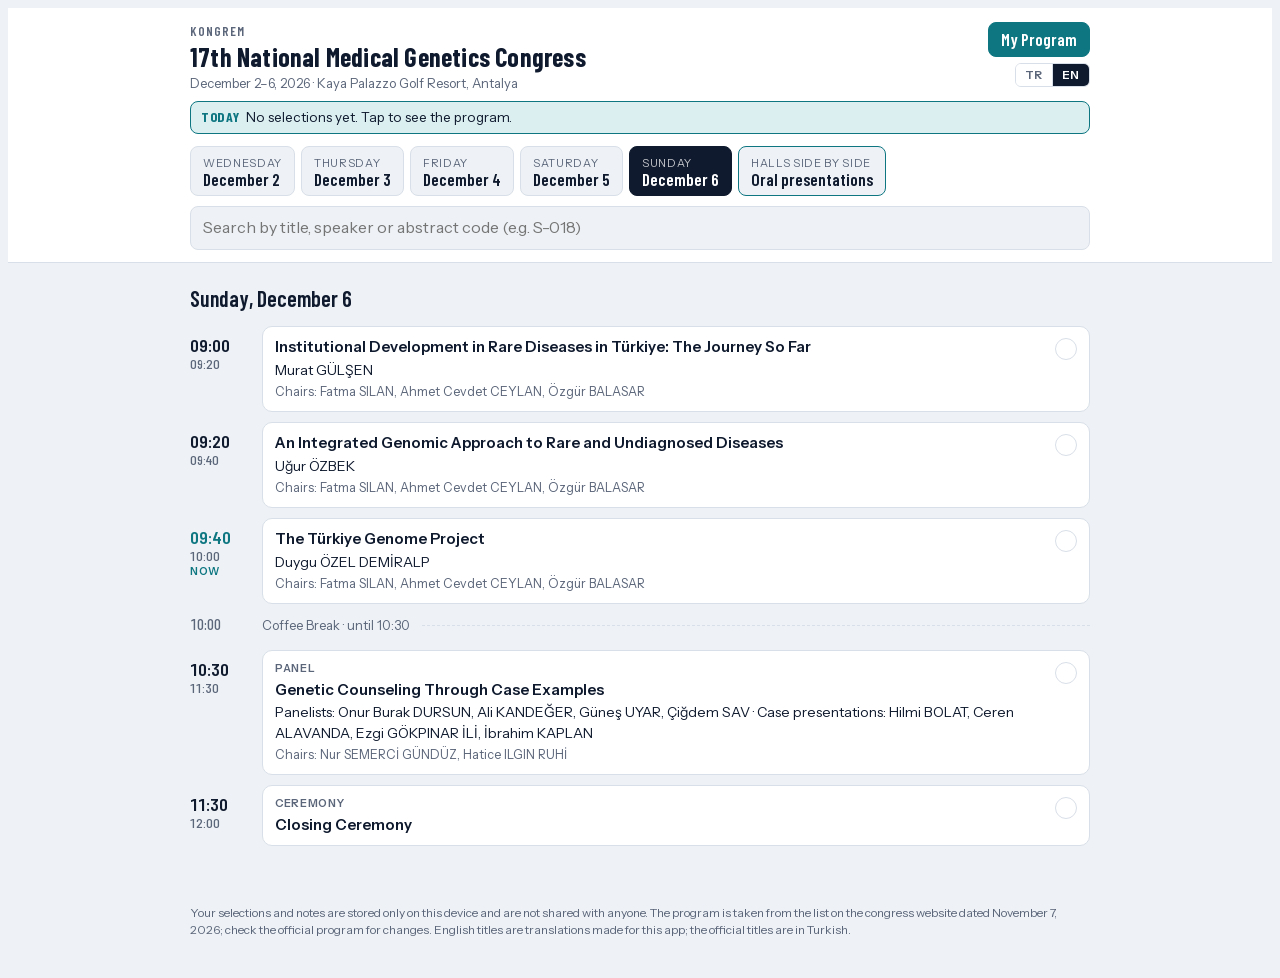
==== commit fe5d4833: "Ana ekrana ekle penceresi kaldırıldı; araçlar özel depoya taşındı Kongrem artık gerçek bir uygulama " ====
--- a/index.html
+++ b/index.html
@@ -47,16 +47,6 @@
 .lang button{font:inherit;font-size:12px;font-weight:600;letter-spacing:.05em;line-height:1;padding:5px 9px;background:var(--surface);color:var(--muted);border:0;cursor:pointer}
 .lang button+button{border-left:1px solid var(--line)}
 .lang button[aria-pressed="true"]{background:var(--ink);color:var(--surface)}
-/* İlk açılış: ana ekrana ekle penceresi */
-.modal{position:fixed;inset:0;z-index:50;background:rgba(15,26,46,.45);display:flex;align-items:flex-end;justify-content:center;padding:16px;padding-bottom:max(16px,env(safe-area-inset-bottom,0px))}
-.modal[hidden]{display:none}
-.sheet{background:var(--surface);color:var(--ink);border-radius:14px;max-width:440px;width:100%;box-sizing:border-box;padding:18px 18px 14px;box-shadow:0 12px 40px rgba(15,26,46,.25)}
-.sheet h2{font-family:var(--display);font-size:22px;font-weight:600;margin:0 0 8px;line-height:1.15}
-.sheet ul{margin:0 0 10px;padding-left:20px}
-.sheet li{margin:6px 0}
-.sheet .why{font-size:13px;color:var(--muted);margin:0 0 14px}
-.sheetbtns{display:flex;gap:8px;justify-content:flex-end}
-@media (min-width:600px){.modal{align-items:center}}
 .brand h1{font-family:var(--display);font-weight:700;font-size:26px;line-height:1;margin:0;letter-spacing:.2px;text-wrap:balance}
 .brand p{margin:4px 0 0;color:var(--muted);font-size:13px}
 .count{font-family:var(--display);font-size:15px;font-weight:600;color:var(--accent);white-space:nowrap}
@@ -206,13 +196,5 @@
 </header>
 <main class="wrap" id="view"></main>
 <footer class="wrap" id="foot">Seçimleriniz ve notlarınız yalnızca bu cihazda saklanır; kimseyle paylaşılmaz. Telefonda ana ekrana eklemek için: iPhone'da Safari, Paylaş, "Ana Ekrana Ekle". Android'de Chrome, üç nokta, "Ana ekrana ekle". Program, kongre web sitesindeki 7 Kasım 2026 tarihli listeden alınmıştır; değişiklikler için resmi programı kontrol edin.</footer>
-<div class="modal" id="install" role="dialog" aria-modal="true" aria-labelledby="instT" hidden>
-  <div class="sheet">
-    <h2 id="instT"></h2>
-    <ul id="instL"></ul>
-    <p class="why" id="instWhy"></p>
-    <div class="sheetbtns"><button type="button" class="btn primary" id="instGo" hidden></button><button type="button" class="btn" id="instOk"></button></div>
-  </div>
-</div>
 
 <script src="app.js"></script>
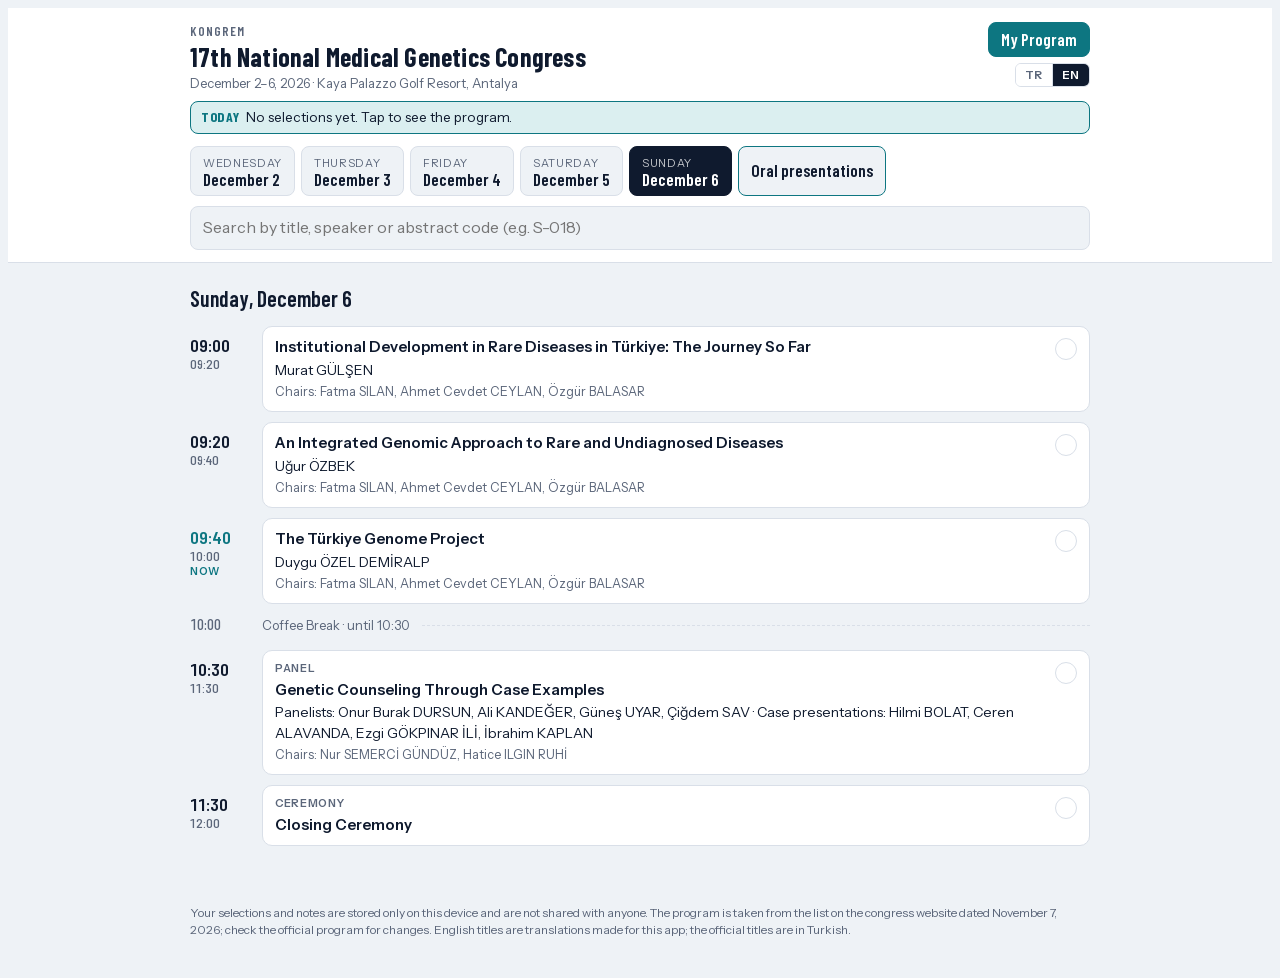
==== commit f6c7f30f: "Sözlü bildiriler sekmesindeki alt yazı kaldırıldı Co-Authored-By: Claude Opus 5.5 <noreply@anthropic" ====
--- a/index.html
+++ b/index.html
@@ -57,7 +57,7 @@
 .tab small{color:var(--muted);font-size:11px;text-transform:uppercase;letter-spacing:.06em}
 .tab[aria-selected="true"]{background:var(--ink);color:var(--surface);border-color:var(--ink)}
 .tab[aria-selected="true"] small{color:inherit;opacity:.75}
-.tab.mine{border-color:var(--accent)}
+.tab.mine{border-color:var(--accent);display:flex;align-items:center}
 .tab.mine[aria-selected="true"]{background:var(--accent);border-color:var(--accent);color:var(--accent-ink)}
 .search{padding-block:0 12px}
 .search input{width:100%;box-sizing:border-box;border:1px solid var(--line);background:var(--bg);color:var(--ink);border-radius:8px;padding:9px 12px;font:inherit;font-size:16px}
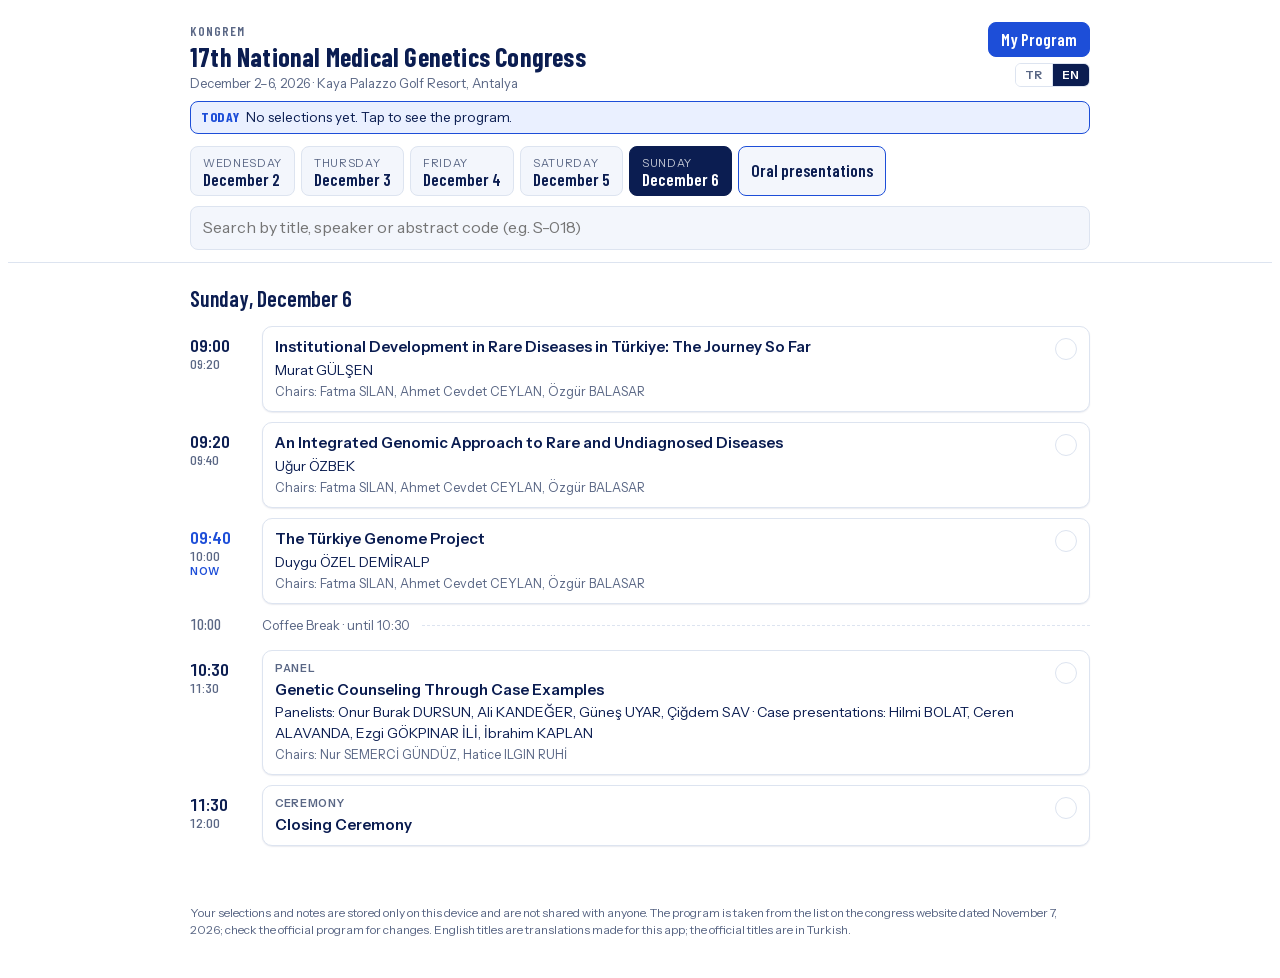
==== commit bd29cfff: "Yeni tasarım: beyaz zemin, lacivert ve mavi vurgular Co-Authored-By: Claude Opus 5.5 <noreply@anthro" ====
--- a/index.html
+++ b/index.html
@@ -12,15 +12,16 @@
 <meta name="mobile-web-app-capable" content="yes">
 <meta name="apple-mobile-web-app-title" content="TGK 2026">
 <meta name="apple-mobile-web-app-status-bar-style" content="default">
-<meta name="theme-color" content="#0f1a2e">
+<meta name="theme-color" content="#ffffff">
 <meta name="color-scheme" content="light only">
 <link rel="stylesheet" href="fonts.css">
 <style>
 /* Layout: single reading column, sticky day tabs, time rail on the left, parallel sessions side by side */
 :root{
-  --bg:#eef2f6; --surface:#ffffff; --ink:#0f1a2e; --muted:#5b667a; --line:#d9dfe8;
-  --accent:#0d7681; --accent-ink:#ffffff; --accent-soft:#dbeff0;
-  --warn:#a85a07; --warn-soft:#fcefd9; --brk:#e4e9f0;
+  --bg:#ffffff; --surface:#ffffff; --field:#f3f6fc; --ink:#0b1d51; --muted:#5a6785; --line:#dde4f0;
+  --accent:#1d4ed8; --accent-ink:#ffffff; --accent-soft:#eaf0ff;
+  --warn:#b45309; --warn-soft:#fff4e5; --brk:#eef2f8;
+  --shadow:0 1px 2px rgba(11,29,81,.06),0 1px 1px rgba(11,29,81,.03);
   --display:"Barlow Condensed","Arial Narrow",system-ui,sans-serif;
   --body:"Instrument Sans",system-ui,-apple-system,"Segoe UI",sans-serif;
   color-scheme:light only;
@@ -52,7 +53,7 @@
 .count{font-family:var(--display);font-size:15px;font-weight:600;color:var(--accent);white-space:nowrap}
 .tabs{display:flex;gap:6px;overflow-x:auto;padding-block:4px 10px;scrollbar-width:none}
 .tabs::-webkit-scrollbar{display:none}
-.tab{flex:0 0 auto;border:1px solid var(--line);background:var(--bg);color:var(--ink);border-radius:8px;padding:6px 12px;font:inherit;cursor:pointer;text-align:left;line-height:1.15}
+.tab{flex:0 0 auto;border:1px solid var(--line);background:var(--field);color:var(--ink);border-radius:8px;padding:6px 12px;font:inherit;cursor:pointer;text-align:left;line-height:1.15}
 .tab b{display:block;font-family:var(--display);font-size:17px;font-weight:600}
 .tab small{color:var(--muted);font-size:11px;text-transform:uppercase;letter-spacing:.06em}
 .tab[aria-selected="true"]{background:var(--ink);color:var(--surface);border-color:var(--ink)}
@@ -60,7 +61,7 @@
 .tab.mine{border-color:var(--accent);display:flex;align-items:center}
 .tab.mine[aria-selected="true"]{background:var(--accent);border-color:var(--accent);color:var(--accent-ink)}
 .search{padding-block:0 12px}
-.search input{width:100%;box-sizing:border-box;border:1px solid var(--line);background:var(--bg);color:var(--ink);border-radius:8px;padding:9px 12px;font:inherit;font-size:16px}
+.search input{width:100%;box-sizing:border-box;border:1px solid var(--line);background:var(--field);color:var(--ink);border-radius:8px;padding:9px 12px;font:inherit;font-size:16px}
 /* Şimdi / Sıradaki şeridi (yalnızca kongre günlerinde görünür) */
 .nowbar{display:block;width:100%;box-sizing:border-box;text-align:left;font:inherit;font-size:13.5px;line-height:1.35;color:var(--ink);background:var(--accent-soft);border:1px solid var(--accent);border-radius:8px;padding:6px 10px;margin:0 0 8px;cursor:pointer}
 .nowbar[hidden]{display:none}
@@ -73,7 +74,7 @@
 @keyframes flash{from{background:var(--accent-soft)}to{background:var(--surface)}}
 /* Notlar */
 .racts{display:flex;flex-direction:column;align-items:flex-end;gap:2px}
-.ntx{display:block;margin-top:6px;font-size:13.5px;line-height:1.4;white-space:pre-wrap;overflow-wrap:anywhere;background:var(--bg);border-radius:6px;padding:6px 8px;cursor:text}
+.ntx{display:block;margin-top:6px;font-size:13.5px;line-height:1.4;white-space:pre-wrap;overflow-wrap:anywhere;background:var(--field);border-radius:6px;padding:6px 8px;cursor:text}
 .ntin{display:block;width:100%;box-sizing:border-box;margin-top:6px;min-height:76px;font:inherit;font-size:16px;line-height:1.4;border:1px solid var(--accent);border-radius:6px;padding:6px 8px;background:var(--surface);color:var(--ink);resize:vertical}
 .nflag{font-size:11.5px;font-weight:600;color:var(--accent)}
 main{padding-block:16px 48px}
@@ -83,7 +84,7 @@
 .tm small{display:block;font-size:14px;color:var(--muted);font-weight:500}
 .cards{display:grid;gap:8px;grid-template-columns:repeat(auto-fit,minmax(230px,1fr));min-width:0}
 .card,.talk{position:relative;display:flex;flex-direction:column;gap:3px;text-align:left;width:100%;box-sizing:border-box;font:inherit;color:inherit;
-  background:var(--surface);border:1px solid var(--line);border-radius:10px;padding:10px 44px 10px 12px;cursor:pointer;min-width:0}
+  background:var(--surface);border:1px solid var(--line);border-radius:10px;padding:10px 44px 10px 12px;cursor:pointer;min-width:0;box-shadow:var(--shadow)}
 .card:hover,.talk:hover{border-color:var(--accent)}
 .card:focus-visible,.talk:focus-visible,.tab:focus-visible,button:focus-visible,summary:focus-visible{outline:2px solid var(--accent);outline-offset:2px}
 .card[aria-pressed="true"],.talk[aria-pressed="true"]{border-color:var(--accent);background:var(--accent-soft)}
@@ -140,11 +141,11 @@
 .ogwrap{overflow-x:auto;border:1px solid var(--line);border-radius:10px;background:var(--surface);-webkit-overflow-scrolling:touch}
 .og{display:grid;gap:0;--otw:64px;--ocw:180px}
 .og>div{border-bottom:1px solid var(--line);border-right:1px solid var(--line);padding:6px;box-sizing:border-box}
-.oh{background:var(--bg);display:flex;flex-direction:column;gap:2px}
+.oh{background:var(--field);display:flex;flex-direction:column;gap:2px}
 .oh b{font-family:var(--display);font-size:19px;font-weight:600}
 .oh small{color:var(--muted);font-size:12px;line-height:1.3}
 .oh .scount{text-align:left}
-.ot,.oh.corner{position:sticky;left:0;z-index:1;background:var(--bg);font-family:var(--display);font-weight:600;font-size:18px;font-variant-numeric:tabular-nums}
+.ot,.oh.corner{position:sticky;left:0;z-index:1;background:var(--field);font-family:var(--display);font-weight:600;font-size:18px;font-variant-numeric:tabular-nums}
 .ot small{display:block;font-size:13px;color:var(--muted);font-weight:500}
 .og .talk{height:100%;min-height:96px}
 .og .dim{opacity:.25}
